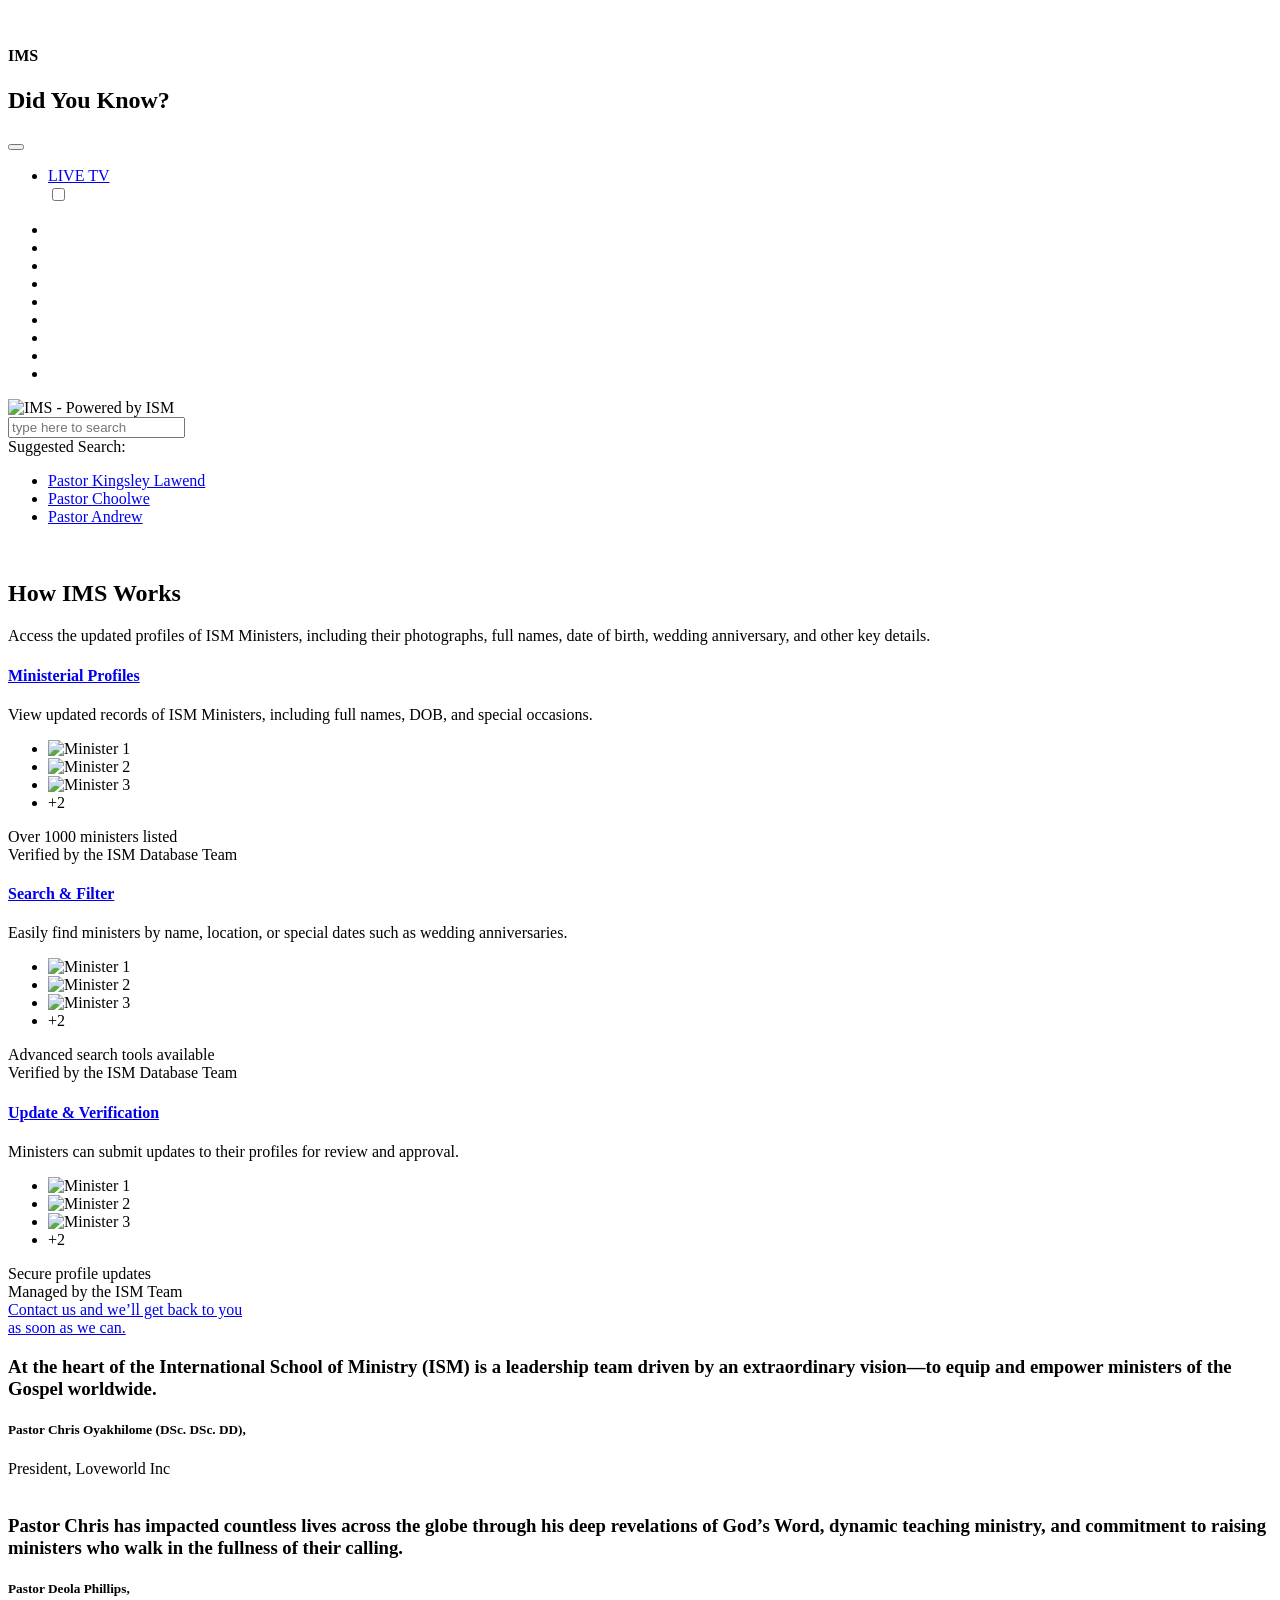
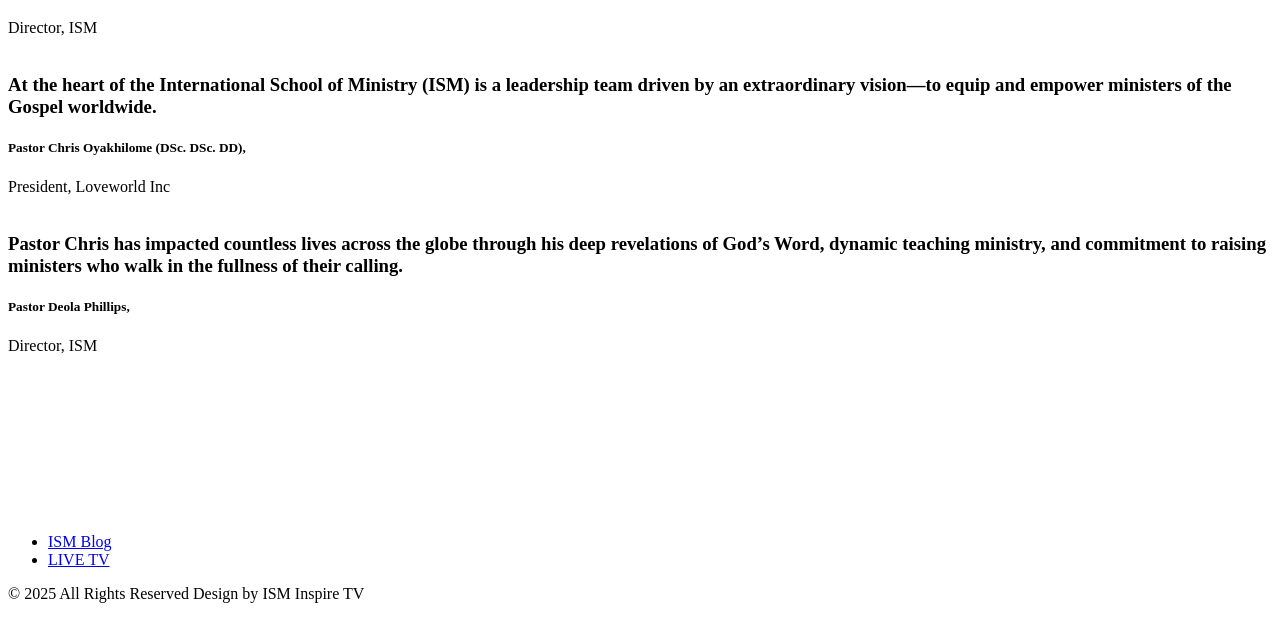
==== index.html @ ff9ac6b3 "Create index.html" ====
<!doctype html>
<html lang="en">

<head>
    <!-- Required meta tags -->
    <meta charset="utf-8">
    <meta name="viewport" content="width=device-width, initial-scale=1, shrink-to-fit=no">
    <link rel="shortcut icon" href="img/favicon.ico" type="image/x-icon">
    <!-- Bootstrap CSS -->
    <link rel="stylesheet" href="assets/bootstrap/css/bootstrap.min.css">
    <link rel="stylesheet" href="assets/slick/slick.css">
    <link rel="stylesheet" href="assets/slick/slick-theme.css">
    <!-- icon css-->
    <link rel="stylesheet" href="assets/elagent-icon/style.css">
    <link rel="stylesheet" href="assets/niceselectpicker/nice-select.css">
    <link rel="stylesheet" href="assets/animation/animate.css">
    <link rel="stylesheet" href="assets/mcustomscrollbar/jquery.mCustomScrollbar.min.css">
    <link rel="stylesheet" href="css/style-main.css">
    <link rel="stylesheet" href="css/responsive.css">
    <title>IMS</title>
</head>

<body data-scroll-animation="true">
    <div id="preloader">
        <div id="ctn-preloader" class="ctn-preloader">
            <div class="round_spinner">
                <div class="spinner"></div>
                <div class="text">
                    <img src="img/spinner_logo.png" alt="">
                    <h4><span>IMS</h4>
                </div>
            </div>
            <h2 class="head">Did You Know?</h2>
            <p></p>
        </div>
    </div>
    <div class="body_wrapper">
        <nav class="navbar navbar-expand-lg menu_one menu_purple sticky-nav">
            <div class="container">
              
                <button class="navbar-toggler collapsed" type="button" data-toggle="collapse"
                    data-target="#navbarSupportedContent" aria-controls="navbarSupportedContent" aria-expanded="false"
                    aria-label="Toggle navigation">
                    <span class="menu_toggle">
                        <span class="hamburger">
                            <span></span>
                            <span></span>
                            <span></span>
                        </span>
                        <span class="hamburger-cross">
                            <span></span>
                            <span></span>
                        </span>
                    </span>
                </button>

                <div class="collapse navbar-collapse" id="navbarSupportedContent">
                    <ul class="navbar-nav menu ml-auto">
                        <li class="nav-item dropdown submenu active">
                            <!--a href="index.html" class="nav-link dropdown-toggle">Home</a>
                            <i class="arrow_carrot-down_alt2 mobile_dropdown_icon" aria-hidden="false" data-toggle="dropdown"></i>
                            <ul class="dropdown-menu">
                                <li class="nav-item active"><a href="index.html" class="nav-link">Ministers Search</a></li>
                                <li class="nav-item"><a href="index-multi.html" class="nav-link">ISMPedia</a></li>
                                <li class="nav-item"><a href="index-classic.html" class="nav-link">FAQ</a></li>
                            </ul>
                        </li>
                        <li class="nav-item dropdown submenu mega_menu tab-demo">
                            <a href="#" class="nav-link dropdown-toggle" role="button" data-toggle="dropdown" aria-haspopup="true" aria-expanded="false">Docs</a>
                            <i class="arrow_carrot-down_alt2 mobile_dropdown_icon" aria-hidden="true" data-toggle="dropdown"></i>
                            <ul class="dropdown-menu sub">
                                <li>
                                    <div class="row">
                                        <div class="col-lg-5 tabHeader">
                                            <ul class="nav flex-column nav-pills" id="v-pills-tab" role="tablist" aria-orientation="vertical">
                                                <li class="nav-item active">
                                                    <a class="nav-link" id="v-pills-doc-tab" data-toggle="pill" href="#v-pills-doc" role="tab" aria-controls="v-pills-doc" aria-selected="true">Doc Archives</a>
                                                </li>
                                                <li class="nav-item">
                                                    <a class="nav-link" id="v-pills-code-tab" data-toggle="pill" href="#v-pills-code" role="tab" aria-controls="v-pills-code" aria-selected="false">Elements</a>
                                                </li>
                                                <li class="nav-item">
                                                    <a class="nav-link" id="v-pills-layout-tab" data-toggle="pill" href="#v-pills-layout" role="tab" aria-controls="v-pills-layout" aria-selected="false">Layouts</a>
                                                </li>
                                                <li class="nav-item">
                                                    <a class="nav-link" id="v-pills-tour-tab" data-toggle="pill" href="#v-pills-tour" role="tab" aria-controls="v-pills-tour" aria-selected="false">Reference</a>
                                                </li>
                                                <li class="nav-item">
                                                    <a class="nav-link" id="v-pills-content-tab" data-toggle="pill" href="#v-pills-content" role="tab" aria-controls="v-pills-content" aria-selected="false">Content</a>
                                                </li>
                                                <li class="nav-item">
                                                    <a class="nav-link" id="v-pills-pages-tab" data-toggle="pill" href="#v-pills-pages" role="tab" aria-controls="v-pills-pages" aria-selected="false">Other Pages</a>
                                                </li>
                                            </ul>
                                        </div>
                                        <div class="col-lg-7">
                                            <div class="tab-content tabContent" id="v-pills-tabContent">
                                                <div class="tab-pane fade active show" id="v-pills-doc" role="tabpanel" aria-labelledby="v-pills-doc-tab">
                                                    <div class="d-flex">
                                                        <ul class="list-unstyled tab_list">
                                                            <li> <a href="doc-main.html"> Doc Topics </a> </li>
                                                            <li> <a href="archive-doc-single.html"> Single Product </a> </li>
                                                            <li> <a href="archive-doc-multi.html"> Multi Products </a> </li>
                                                        </ul>
                                                    </div>
                                                    <div class="text">
                                                        <a href="doc-main.html">
                                                            <p>More Categories</p>
                                                        </a>
                                                        <a href="doc-main.html">
                                                            <p>All docs</p>
                                                        </a>
                                                    </div>
                                                </div>
                                                <div class="tab-pane fade" id="v-pills-code" role="tabpanel" aria-labelledby="v-pills-code-tab">
                                                    <div class="d-flex">
                                                        <ul class="list-unstyled tab_list">
                                                            <li><a href="doc-element-tab.html">Tabs</a></li>
                                                            <li><a href="doc-element-accordion.html">Accordion</a></li>
                                                            <li><a href="doc-element-notice.html">Notice</a></li>
                                                            <li><a href="doc-content-tables.html">Tables</a></li>
                                                        </ul>
                                                        <ul class="list-unstyled tab_list">
                                                            <li><a href="doc-element-hotspots.html">Image Hotspots</a></li>
                                                            <li><a href="doc-element-code.html">Source Code</a></li>
                                                            <li><a href="doc-element-lightbox.html">Image Lightbox</a></li>
                                                            <li><a href="doc-ref-cheatsheet.html">Cheatsheet</a></li>
                                                        </ul>
                                                    </div>
                                                    <div class="text">
                                                        <a href="#">
                                                            <p>More Categories</p>
                                                        </a>
                                                        <a href="doc-main.html">
                                                            <p>All docs</p>
                                                        </a>
                                                    </div>
                                                </div>
                                                <div class="tab-pane fade" id="v-pills-layout" role="tabpanel" aria-labelledby="v-pills-layout-tab">
                                                    <div class="d-flex">
                                                        <ul class="list-unstyled tab_list">
                                                            <li><a href="doc-element-hotspots.html">Left Sidebar</a></li>
                                                            <li><a href="doc-content-video.html">Full-width</a></li>
                                                            <li><a href="doc-layout-banner-gradient.html">Gradient Banner</a></li>
                                                            <li><a href="doc-layout-banner-empty.html">Without Banner</a></li>
                                                        </ul>
                                                    </div>
                                                    <div class="text">
                                                        <a href="#">
                                                            <p>More Categories</p>
                                                        </a>
                                                        <a href="#">
                                                            <p>All docs</p>
                                                        </a>
                                                    </div>
                                                </div>
                                                <div class="tab-pane fade" id="v-pills-tour" role="tabpanel" aria-labelledby="v-pills-tour-tab">
                                                    <div class="d-flex">
                                                        <ul class="list-unstyled tab_list w_100">
                                                            <li><a href="doc-ref-cheatsheet.html">Cheatsheet</a></li>
                                                            <li><a href="doc-ref-footnote.html">Footnotes</a></li>
                                                            <li><a href="doc-tour.html">Interface Tour</a></li>
                                                            <li><a href="doc-ref-can-use.html">Can I Use</a></li>
                                                            <li><a href="doc-content-tooltip.html">Tooltips & Direction</a></li>
                                                            <li><a href="doc-ref-shortcuts.html">Keyboard Shortcuts</a></li>
                                                        </ul>
                                                    </div>
                                                    <div class="text">
                                                        <a href="#">
                                                            <p>More Categories</p>
                                                        </a>
                                                        <a href="#">
                                                            <p>All docs</p>
                                                        </a>
                                                    </div>
                                                </div>
                                                <div class="tab-pane fade" id="v-pills-content" role="tabpanel" aria-labelledby="v-pills-content-tab">
                                                    <div class="d-flex">
                                                        <ul class="list-unstyled tab_list">
                                                            <li><a href="doc-content-image.html">Image</a></li>
                                                            <li><a class="active" href="doc-content-tables.html">Tables</a></li>
                                                            <li><a href="doc-content-video.html">Video</a></li>
                                                            <li><a href="typography.html">Typography</a></li>
                                                            <li><a href="doc-content-tooltip.html">Tooltips & Direction</a></li>
                                                        </ul>
                                                    </div>
                                                    <div class="text">
                                                        <a href="#">
                                                            <p>More Categories</p>
                                                        </a>
                                                        <a href="#">
                                                            <p>All docs</p>
                                                        </a>
                                                    </div>
                                                </div>
                                                <div class="tab-pane fade" id="v-pills-pages" role="tabpanel" aria-labelledby="v-pills-pages-tab">
                                                    <div class="d-flex">
                                                        <ul class="list-unstyled tab_list">
                                                            <li> <a href="onepage.html">Onepage</a> </li>
                                                            <li> <a href="doc-main.html">Doc Topics</a></li>
                                                            <li> <a href="doc-tour.html">Cheatsheet</a> </li>
                                                            <li> <a href="doc-changelog.html">Changelog</a> </li>
                                                        </ul>
                                                    </div>
                                                    <div class="text">
                                                        <a href="#">
                                                            <p>More Categories</p>
                                                        </a>
                                                        <a href="doc-main.html">
                                                            <p>All docs</p>
                                                        </a>
                                                    </div>
                                                </div>
                                            </div>
                                        </div>
                                    </div>
                                </li>
                            </ul>
                        </li>
                        <li class="nav-item dropdown submenu">
                            <a class="nav-link dropdown-toggle" href="#" role="button" data-toggle="dropdown"
                                aria-haspopup="true" aria-expanded="false">
                                Pages
                            </a>
                            <i class="arrow_carrot-down_alt2 mobile_dropdown_icon" aria-hidden="false"
                                data-toggle="dropdown"></i>
                            <ul class="dropdown-menu">
                                <li class="nav-item"><a href="onepage.html" class="nav-link">Onepage Doc</a></li>
                                <li class="nav-item"><a href="contact.html" class="nav-link">Contact</a></li>
                                <li class="nav-item"><a href="typography.html" class="nav-link">Typography</a></li>
                                <li class="nav-item"><a href="404-error.html" class="nav-link">404 Error</a></li>
                            </ul>
                        </li>
                        <li class="nav-item dropdown submenu">
                            <a class="nav-link dropdown-toggle" href="forums.html" role="button" data-toggle="dropdown" aria-haspopup="true" aria-expanded="false">
                                Forum
                            </a>
                            <i class="arrow_carrot-down_alt2 mobile_dropdown_icon" aria-hidden="false"
                               data-toggle="dropdown"></i>
                            <ul class="dropdown-menu">
                                <li class="nav-item"><a href="forums.html" class="nav-link">Forums Root</a></li>
                                <li class="nav-item"><a href="forum-topics.html" class="nav-link">Forum Topics</a></li>
                                <li class="nav-item"><a href="forum-single.html" class="nav-link">Topic Details</a></li>
                                <li class="nav-item"><a href="forum-profile.html" class="nav-link">User Profile</a></li>
                            </ul>
                        </li>
                        <li class="nav-item dropdown submenu">
                            <a class="nav-link dropdown-toggle" href="#" role="button" data-toggle="dropdown"
                                aria-haspopup="true" aria-expanded="false">
                                Blog
                            </a>
                            <i class="arrow_carrot-down_alt2 mobile_dropdown_icon" aria-hidden="false"
                                data-toggle="dropdown"></i>
                            <ul class="dropdown-menu">
                                <li class="nav-item"><a href="blog-grid.html" class="nav-link">Blog Grid</a></li>
                                <li class="nav-item"><a href="blog-grid-two.html" class="nav-link">Blog Grid Two</a>
                                </li>
                                <li class="nav-item"><a href="blog-list.html" class="nav-link">Blog List</a></li>
                                <li class="nav-item"><a href="blog-single.html" class="nav-link">Blog Details</a></li>
                            </ul>
                        </li>
                    </ul-->
                    <div class="right-nav">
                        <a class="nav_btn" href="https://isminspire.tv" target="_blank">LIVE TV</a>
                        <div class="px-2 js-darkmode-btn" title="Toggle dark mode">
                            <label for="something" class="tab-btn tab-btns">
                                <ion-icon name="moon"></ion-icon>
                            </label>
                            <label for="something" class="tab-btn">
                                <ion-icon name="sunny"></ion-icon>
                            </label>
                            <label class=" ball" for="something"></label>
                            <input type="checkbox" name="something" id="something" class="dark_mode_switcher">
                        </div>
                    </div>
                </div>
            </div>
        </nav>

        <section class="doc_banner_area banner_creative1">
            <ul class="list-unstyled banner_shap_img">
                <li><img src="img/new/banner_shap1.png" alt=""></li>
                <li><img src="img/new/banner_shap4.png" alt=""></li>
                <li><img src="img/new/banner_shap3.png" alt=""></li>
                <li><img src="img/new/banner_shap2.png" alt=""></li>
                <li><img data-parallax='{"x": -180, "y": 80, "rotateY":2000}' src="img/new/plus1.png" alt=""></li>
                <li><img data-parallax='{"x": -50, "y": -160, "rotateZ":200}' src="img/new/plus2.png" alt=""></li>
                <li></li>
                <li></li>
                <li></li>
            </ul>
            <div class="container">
                <div class="doc_banner_content">
                    <img src="img/logo2.png" alt="IMS - Powered by ISM" class="banner-image wow fadeInUp">
                </div>
                
                <form action="search_results.html" method="GET" class="header_search_form">
                        <div class="header_search_form_info">
                            <div class="form-group">
                                <div class="input-wrapper">
                                    <i class="icon_search"></i>
                                    <input type='search' id="searchbox" autocomplete="off" name="search"
                                        placeholder="type here to search" />
                                                </ul>
                                            </li>
                                        </ul>
                                    </div>  
                                </div>
                            </div>

                        </div>
                        <div class="header_search_keyword">
                            <span class="header-search-form__keywords-label">Suggested Search:</span>
                            <ul class="list-unstyled">
                                <li class="wow fadeInUp" data-wow-delay="0.2s"><a href="#">Pastor Kingsley Lawend</a></li>
                                <li class="wow fadeInUp" data-wow-delay="0.3s"><a href="#">Pastor Choolwe</a></li>
                                <li class="wow fadeInUp" data-wow-delay="0.4s"><a href="#">Pastor Andrew</a></li>
                            </ul>
                        </div>
                    </form>
                </div>
            </div>
        </section>
        <section class="doc_community_area">
            <img class="shap_one" src="img/new/community_bg_shap_one.png" alt="">
            <img class="shap_two" src="img/new/community_bg_shap_two.png" alt="">
            <div class="container">
                <div class="doc_title text-center">
                    <h2 class="wow fadeInUp" data-wow-delay="0.2s">How IMS Works</h2>
                    <p class="wow fadeInUp" data-wow-delay="0.4s">Access the updated profiles of ISM Ministers, including their photographs, full names, date of birth, wedding anniversary, and other key details.</p>
                </div>
                
                <div class="doc_community_info">
                    <div class="doc_community_item wow fadeInUp" data-wow-delay="0.2s">
                        <div class="doc_community_icon">
                            <i class="icon_folder-alt"></i>
                        </div>
                        <div class="doc_entry_content">
                            <a href="#">
                                <h4>Ministerial Profiles</h4>
                            </a>
                            <p>View updated records of ISM Ministers, including full names, DOB, and special occasions.</p>
                            <div class="doc_entry_info">
                                <ul class="list-unstyled author_avatar">
                                    <li><img src="img/new/img_02.png" alt="Minister 1"></li>
                                    <li><img src="img/new/img_03.png" alt="Minister 2"></li>
                                    <li><img src="img/new/img_04.png" alt="Minister 3"></li>
                                    <li>+2</li>
                                </ul>
                                <div class="text">
                                    Over 1000 ministers listed<br> Verified by the ISM Database Team
                                </div>
                            </div>
                        </div>
                    </div>
                
                    <div class="doc_community_item wow fadeInUp" data-wow-delay="0.3s">
                        <div class="doc_community_icon">
                            <i class="icon_comment_alt"></i>
                        </div>
                        <div class="doc_entry_content">
                            <a href="#">
                                <h4>Search & Filter</h4>
                            </a>
                            <p>Easily find ministers by name, location, or special dates such as wedding anniversaries.</p>
                            <div class="doc_entry_info">
                                <ul class="list-unstyled author_avatar">
                                    <li><img src="img/new/img_02.png" alt="Minister 1"></li>
                                    <li><img src="img/new/img_03.png" alt="Minister 2"></li>
                                    <li><img src="img/new/img_04.png" alt="Minister 3"></li>
                                    <li>+2</li>
                                </ul>
                                <div class="text">
                                    Advanced search tools available<br> Verified by the ISM Database Team
                                </div>
                            </div>
                        </div>
                    </div>
                
                    <div class="doc_community_item wow fadeInUp" data-wow-delay="0.4s">
                        <div class="doc_community_icon">
                            <i class="icon_lightbulb_alt"></i>
                        </div>
                        <div class="doc_entry_content">
                            <a href="#">
                                <h4>Update & Verification</h4>
                            </a>
                            <p>Ministers can submit updates to their profiles for review and approval.</p>
                            <div class="doc_entry_info">
                                <ul class="list-unstyled author_avatar">
                                    <li><img src="img/new/img_02.png" alt="Minister 1"></li>
                                    <li><img src="img/new/img_03.png" alt="Minister 2"></li>
                                    <li><img src="img/new/img_04.png" alt="Minister 3"></li>
                                    <li>+2</li>
                                </ul>
                                <div class="text">
                                    Secure profile updates<br> Managed by the ISM Team
                                </div>
                            </div>
                        </div>
                    </div>
                </div>
                
                    <div class="text-center wow fadeInUp" data-wow-delay="0.4s">
                        <a href="#" class="question_text">Contact us and we’ll get back to you<br>
                            as soon as we can.
                        </a>
                    </div>
                </div>
            </div>
        </section>
        <section class="doc_testimonial_area">
            <div class="container">
                <div class="row">
                    <div class="col-lg-6">
                        <div class="doc_testimonial_slider">
                            <div class="item">
                                <h3>At the heart of the International School of Ministry (ISM) is a leadership team driven by an 
                                    extraordinary vision—to equip and empower ministers of the Gospel worldwide.</h3>
                                <div class="name"> 
                                    <h5>Pastor Chris Oyakhilome (DSc. DSc. DD),</h5>
                                    <span>President, Loveworld Inc</span>
                                </div>
                                <a href="#" class="sign"><img src="img/new/sign.png" alt=""></a>
                            </div>
                            <div class="item">
                                <h3>Pastor Chris has impacted countless lives across the globe through 
                                    his deep revelations of God’s Word, dynamic teaching ministry, and commitment 
                                    to raising ministers who walk in the fullness of their calling.</h3>
                                <div class="name">
                                    <h5>Pastor Deola Phillips,</h5>
                                    <span>Director, ISM</span>
                                </div>
                                <a href="#" class="sign"><img src="img/new/sign.png" alt=""></a>
                            </div>
                            <div class="item">
                                <h3>At the heart of the International School of Ministry (ISM) is a leadership team driven by an 
                                    extraordinary vision—to equip and empower ministers of the Gospel worldwide.</h3>
                                <div class="name">
                                    <h5>Pastor Chris Oyakhilome (DSc. DSc. DD),</h5>
                                    <span>President, Loveworld Inc</span>
                                </div>
                                <a href="#" class="sign"><img src="img/new/sign.png" alt=""></a>
                            </div>
                            <div class="item">
                                <h3>Pastor Chris has impacted countless lives across the globe through 
                                    his deep revelations of God’s Word, dynamic teaching ministry, and commitment 
                                    to raising ministers who walk in the fullness of their calling.</h3>
                                <div class="name">
                                    <h5>Pastor Deola Phillips,</h5>
                                    <span>Director, ISM</span>
                                    </div>
                                <a href="#" class="sign"><img src="img/new/sign.png" alt=""></a>
                            </div>
                        </div>
                    </div>
                    <div class="col-lg-6">
                        <div class="doc_img_slider">
                            <div class="item">
                                <img class="dot" src="img/new/dot.png" alt="">
                                <div class="round one"></div>
                                <div class="round two"></div>
                                <img src="img/pco.png" alt="">
                            </div>
                            <div class="item">
                                <img class="dot" src="img/new/dot.png" alt="">
                                <div class="round one"></div>
                                <div class="round two"></div>
                                <img src="img/pdd.png" alt="">
                            </div>
                            <div class="item">
                                <img class="dot" src="img/new/dot.png" alt="">
                                <div class="round one"></div>
                                <div class="round two"></div>
                                <img src="img/pco.png" alt="">
                            </div>
                            <div class="item">
                                <img class="dot" src="img/new/dot.png" alt="">
                                <div class="round one"></div>
                                <div class="round two"></div>
                                <img src="img/pdd.png" alt="">
                            </div>
                        </div>
                    </div>
                </div>
            </div>
        </section>

        <footer class="doc_footer_area">                        
            <div class="doc_footer_bottom">
                <div class="container d-flex justify-content-between">
                    <ul class="doc_footer_menu list-unstyled wow fadeInUp" data-wow-delay="0.2s">
                        <li><a href="#">ISM Blog</a></li>
                        <li><a href="https://isminspire.tv" target="_blank">LIVE TV</a></li>

                    </ul>
                    <p class="wow fadeInUp" data-wow-delay="0.3s">© 2025 All Rights Reserved Design by
                        <span>ISM Inspire TV</span>
                    </p>
                </div>
            </div>
        </footer>
    </div>

    <!-- Back to top button -->
    <a id="back-to-top" title="Back to Top"></a>

    <!-- Optional JavaScript -->
    <!-- jQuery first, then Popper.js, then Bootstrap JS -->
    <script src="js/jquery-3.5.1.min.js"></script>
    <script src="assets/bootstrap/js/popper.min.js"></script>
    <script src="assets/bootstrap/js/bootstrap.min.js"></script>
    <script src="js/pre-loader.js"></script>
    <script src="assets/slick/slick.min.js"></script>
    <script src="js/jquery.parallax-scroll.js"></script>
    <script src="assets/niceselectpicker/jquery.nice-select.min.js"></script>
    <script src="assets/wow/wow.min.js"></script>
    <script src="assets/mcustomscrollbar/jquery.mCustomScrollbar.concat.min.js"></script>
    <script src="assets/magnify-pop/jquery.magnific-popup.min.js"></script>
    <script src="js/plugins.js"></script>
    <script src="https://unpkg.com/ionicons@5.4.0/dist/ionicons.js"></script>
    <script src="js/main.js"></script>
</body>
</html>
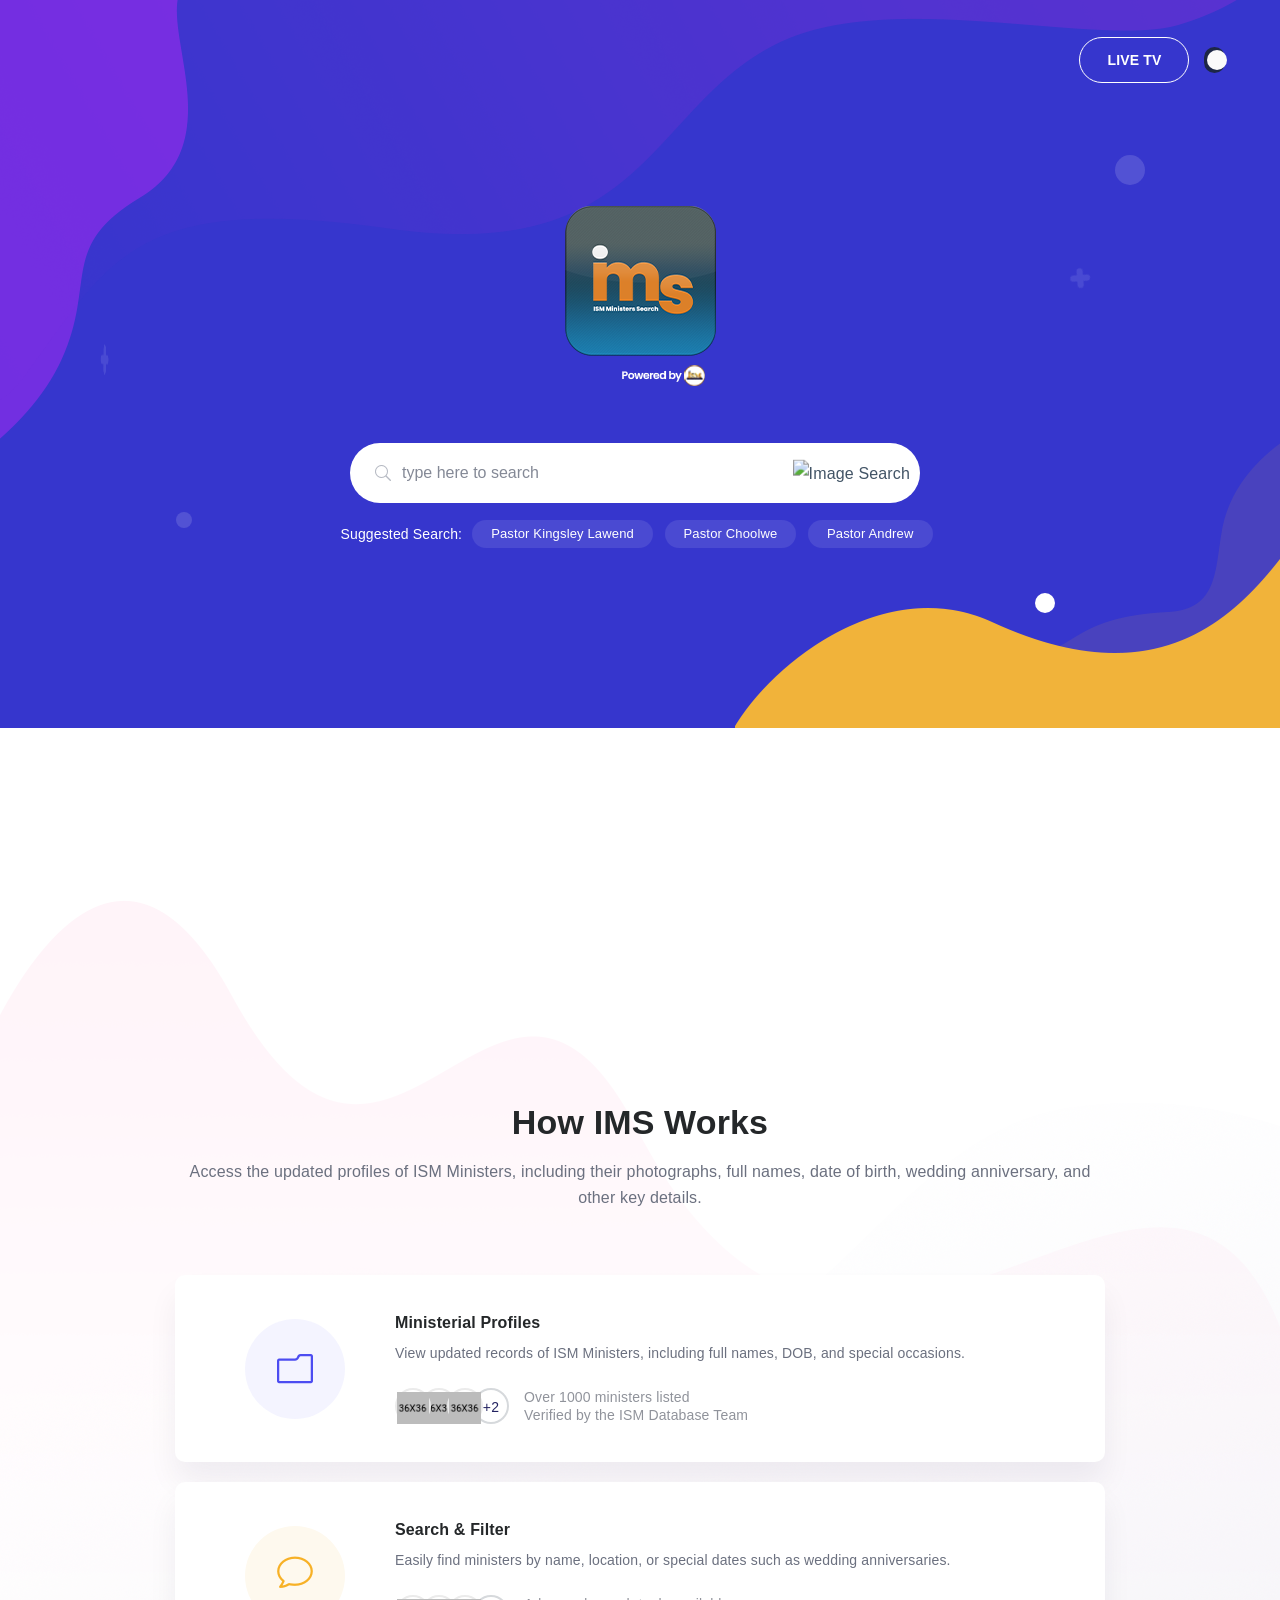
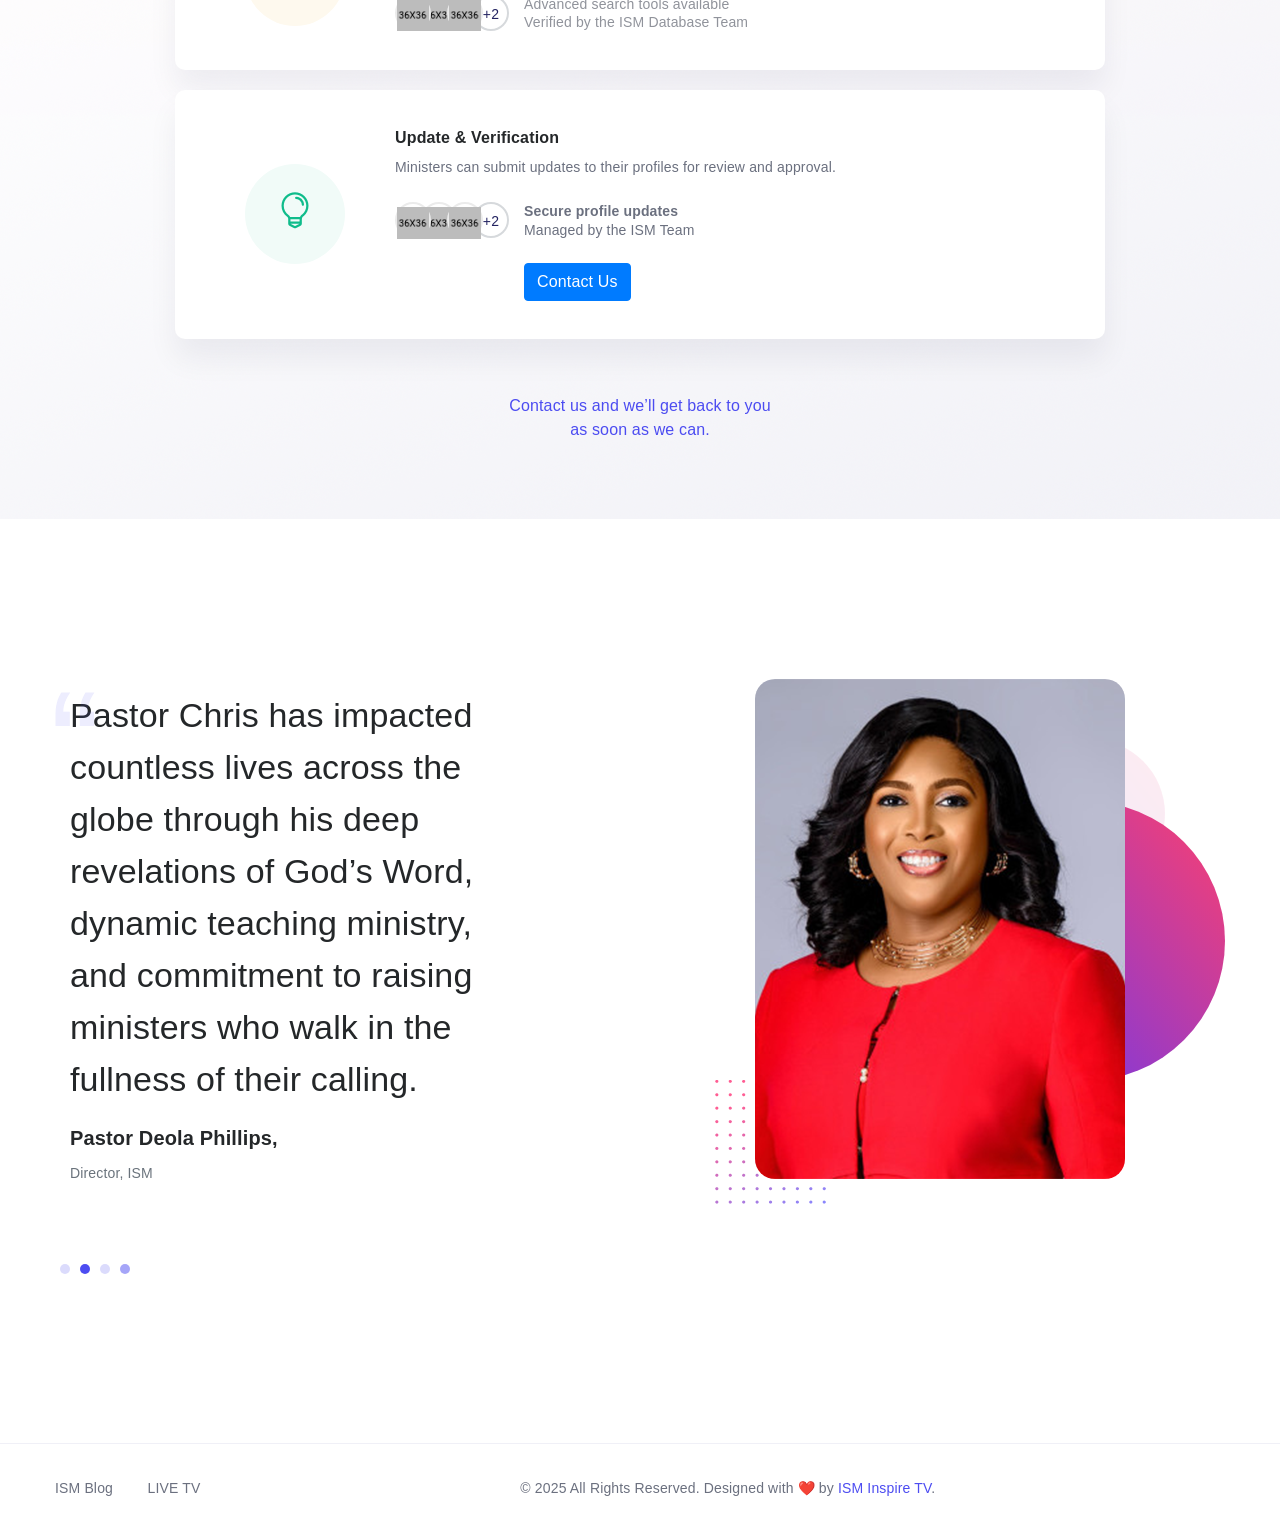
==== commit 1ffc7cf5: "updated search box" ====
--- a/index.html
+++ b/index.html
@@ -294,13 +294,43 @@
                     <img src="img/logo2.png" alt="IMS - Powered by ISM" class="banner-image wow fadeInUp">
                 </div>
                 
-                <form action="search_results.html" method="GET" class="header_search_form">
-                        <div class="header_search_form_info">
+                <form action="search_results.html" method="GET" class="header_search_form" enctype="multipart/form-data">
+                    <div class="header_search_form_info">
                             <div class="form-group">
-                                <div class="input-wrapper">
+                                <div class="input-wrapper" style="position: relative;">
                                     <i class="icon_search"></i>
                                     <input type='search' id="searchbox" autocomplete="off" name="search"
                                         placeholder="type here to search" />
+                                    <input type="file" id="imageSearch" name="imageSearch" accept="image/*" style="display: none;" onchange="handleImageSearch(event)" />
+                                    <label for="imageSearch" class="image-search-icon" style="position: absolute; right: 10px; top: 50%; transform: translateY(-50%); cursor: pointer;">
+                                        <img src="https://upload.wikimedia.org/wikipedia/commons/d/d6/Google_Lens_Icon.svg" alt="Image Search" style="width: 24px; height: 24px;">
+                                    </label>
+                                    <script>
+                                        function handleImageSearch(event) {
+                                            const file = event.target.files[0];
+                                            if (file) {
+                                                const formData = new FormData();
+                                                formData.append('image', file);
+
+                                                fetch('image_search_api_endpoint', {
+                                                    method: 'POST',
+                                                    body: formData
+                                                })
+                                                .then(response => response.json())
+                                                .then(data => {
+                                                    if (data.results && data.results.length > 0) {
+                                                        window.open(data.results[0].url, '_blank');
+                                                    } else {
+                                                        alert('No matches found.');
+                                                    }
+                                                })
+                                                .catch(error => {
+                                                    console.error('Error:', error);
+                                                    alert('An error occurred while searching for the image.');
+                                                });
+                                            }
+                                        }
+                                    </script>
                                                 </ul>
                                             </li>
                                         </ul>
@@ -394,7 +424,11 @@
                                     <li>+2</li>
                                 </ul>
                                 <div class="text">
-                                    Secure profile updates<br> Managed by the ISM Team
+                                    <p>
+                                        <strong>Secure profile updates</strong><br>
+                                        Managed by the <span class="highlight">ISM Team</span>
+                                    </p>
+                                    <a href="contact.html" class="btn btn-primary mt-2">Contact Us</a>
                                 </div>
                             </div>
                         </div>
@@ -494,8 +528,9 @@
                         <li><a href="https://isminspire.tv" target="_blank">LIVE TV</a></li>
 
                     </ul>
-                    <p class="wow fadeInUp" data-wow-delay="0.3s">© 2025 All Rights Reserved Design by
-                        <span>ISM Inspire TV</span>
+                    <p class="wow fadeInUp" data-wow-delay="0.3s">© 2025 All Rights Reserved. Designed with ❤️ by 
+                        <a href="https://isminspire.tv" target="_blank" rel="noopener noreferrer">ISM Inspire TV</a>.
+                    </p>
                     </p>
                 </div>
             </div>
--- a/assets/elagent-icon/style.css
+++ b/assets/elagent-icon/style.css
@@ -0,0 +1,1159 @@
+@font-face {
+	font-family: 'ElegantIcons';
+	src:url('fonts/ElegantIcons.eot');
+	src:url('fonts/ElegantIcons.eot?#iefix') format('embedded-opentype'),
+		url('fonts/ElegantIcons.woff') format('woff'),
+		url('fonts/ElegantIcons.ttf') format('truetype'),
+		url('fonts/ElegantIcons.svg#ElegantIcons') format('svg');
+	font-weight: normal;
+	font-style: normal;
+}
+
+/* Use the following CSS code if you want to use data attributes for inserting your icons */
+[data-icon]:before {
+	font-family: 'ElegantIcons';
+	content: attr(data-icon);
+	speak: none;
+	font-weight: normal;
+	font-variant: normal;
+	text-transform: none;
+	line-height: 1;
+	-webkit-font-smoothing: antialiased;
+	-moz-osx-font-smoothing: grayscale;
+}
+
+/* Use the following CSS code if you want to have a class per icon */
+/*
+Instead of a list of all class selectors,
+you can use the generic selector below, but it's slower:
+[class*="your-class-prefix"] {
+*/
+.arrow_up, .arrow_down, .arrow_left, .arrow_right, .arrow_left-up, .arrow_right-up, .arrow_right-down, .arrow_left-down, .arrow-up-down, .arrow_up-down_alt, .arrow_left-right_alt, .arrow_left-right, .arrow_expand_alt2, .arrow_expand_alt, .arrow_condense, .arrow_expand, .arrow_move, .arrow_carrot-up, .arrow_carrot-down, .arrow_carrot-left, .arrow_carrot-right, .arrow_carrot-2up, .arrow_carrot-2down, .arrow_carrot-2left, .arrow_carrot-2right, .arrow_carrot-up_alt2, .arrow_carrot-down_alt2, .arrow_carrot-left_alt2, .arrow_carrot-right_alt2, .arrow_carrot-2up_alt2, .arrow_carrot-2down_alt2, .arrow_carrot-2left_alt2, .arrow_carrot-2right_alt2, .arrow_triangle-up, .arrow_triangle-down, .arrow_triangle-left, .arrow_triangle-right, .arrow_triangle-up_alt2, .arrow_triangle-down_alt2, .arrow_triangle-left_alt2, .arrow_triangle-right_alt2, .arrow_back, .icon_minus-06, .icon_plus, .icon_close, .icon_check, .icon_minus_alt2, .icon_plus_alt2, .icon_close_alt2, .icon_check_alt2, .icon_zoom-out_alt, .icon_zoom-in_alt, .icon_search, .icon_box-empty, .icon_box-selected, .icon_minus-box, .icon_plus-box, .icon_box-checked, .icon_circle-empty, .icon_circle-slelected, .icon_stop_alt2, .icon_stop, .icon_pause_alt2, .icon_pause, .icon_menu, .icon_menu-square_alt2, .icon_menu-circle_alt2, .icon_ul, .icon_ol, .icon_adjust-horiz, .icon_adjust-vert, .icon_document_alt, .icon_documents_alt, .icon_pencil, .icon_pencil-edit_alt, .icon_pencil-edit, .icon_folder-alt, .icon_folder-open_alt, .icon_folder-add_alt, .icon_info_alt, .icon_error-oct_alt, .icon_error-circle_alt, .icon_error-triangle_alt, .icon_question_alt2, .icon_question, .icon_comment_alt, .icon_chat_alt, .icon_vol-mute_alt, .icon_volume-low_alt, .icon_volume-high_alt, .icon_quotations, .icon_quotations_alt2, .icon_clock_alt, .icon_lock_alt, .icon_lock-open_alt, .icon_key_alt, .icon_cloud_alt, .icon_cloud-upload_alt, .icon_cloud-download_alt, .icon_image, .icon_images, .icon_lightbulb_alt, .icon_gift_alt, .icon_house_alt, .icon_genius, .icon_mobile, .icon_tablet, .icon_laptop, .icon_desktop, .icon_camera_alt, .icon_mail_alt, .icon_cone_alt, .icon_ribbon_alt, .icon_bag_alt, .icon_creditcard, .icon_cart_alt, .icon_paperclip, .icon_tag_alt, .icon_tags_alt, .icon_trash_alt, .icon_cursor_alt, .icon_mic_alt, .icon_compass_alt, .icon_pin_alt, .icon_pushpin_alt, .icon_map_alt, .icon_drawer_alt, .icon_toolbox_alt, .icon_book_alt, .icon_calendar, .icon_film, .icon_table, .icon_contacts_alt, .icon_headphones, .icon_lifesaver, .icon_piechart, .icon_refresh, .icon_link_alt, .icon_link, .icon_loading, .icon_blocked, .icon_archive_alt, .icon_heart_alt, .icon_star_alt, .icon_star-half_alt, .icon_star, .icon_star-half, .icon_tools, .icon_tool, .icon_cog, .icon_cogs, .arrow_up_alt, .arrow_down_alt, .arrow_left_alt, .arrow_right_alt, .arrow_left-up_alt, .arrow_right-up_alt, .arrow_right-down_alt, .arrow_left-down_alt, .arrow_condense_alt, .arrow_expand_alt3, .arrow_carrot_up_alt, .arrow_carrot-down_alt, .arrow_carrot-left_alt, .arrow_carrot-right_alt, .arrow_carrot-2up_alt, .arrow_carrot-2dwnn_alt, .arrow_carrot-2left_alt, .arrow_carrot-2right_alt, .arrow_triangle-up_alt, .arrow_triangle-down_alt, .arrow_triangle-left_alt, .arrow_triangle-right_alt, .icon_minus_alt, .icon_plus_alt, .icon_close_alt, .icon_check_alt, .icon_zoom-out, .icon_zoom-in, .icon_stop_alt, .icon_menu-square_alt, .icon_menu-circle_alt, .icon_document, .icon_documents, .icon_pencil_alt, .icon_folder, .icon_folder-open, .icon_folder-add, .icon_folder_upload, .icon_folder_download, .icon_info, .icon_error-circle, .icon_error-oct, .icon_error-triangle, .icon_question_alt, .icon_comment, .icon_chat, .icon_vol-mute, .icon_volume-low, .icon_volume-high, .icon_quotations_alt, .icon_clock, .icon_lock, .icon_lock-open, .icon_key, .icon_cloud, .icon_cloud-upload, .icon_cloud-download, .icon_lightbulb, .icon_gift, .icon_house, .icon_camera, .icon_mail, .icon_cone, .icon_ribbon, .icon_bag, .icon_cart, .icon_tag, .icon_tags, .icon_trash, .icon_cursor, .icon_mic, .icon_compass, .icon_pin, .icon_pushpin, .icon_map, .icon_drawer, .icon_toolbox, .icon_book, .icon_contacts, .icon_archive, .icon_heart, .icon_profile, .icon_group, .icon_grid-2x2, .icon_grid-3x3, .icon_music, .icon_pause_alt, .icon_phone, .icon_upload, .icon_download, .social_facebook, .social_twitter, .social_pinterest, .social_googleplus, .social_tumblr, .social_tumbleupon, .social_wordpress, .social_instagram, .social_dribbble, .social_vimeo, .social_linkedin, .social_rss, .social_deviantart, .social_share, .social_myspace, .social_skype, .social_youtube, .social_picassa, .social_googledrive, .social_flickr, .social_blogger, .social_spotify, .social_delicious, .social_facebook_circle, .social_twitter_circle, .social_pinterest_circle, .social_googleplus_circle, .social_tumblr_circle, .social_stumbleupon_circle, .social_wordpress_circle, .social_instagram_circle, .social_dribbble_circle, .social_vimeo_circle, .social_linkedin_circle, .social_rss_circle, .social_deviantart_circle, .social_share_circle, .social_myspace_circle, .social_skype_circle, .social_youtube_circle, .social_picassa_circle, .social_googledrive_alt2, .social_flickr_circle, .social_blogger_circle, .social_spotify_circle, .social_delicious_circle, .social_facebook_square, .social_twitter_square, .social_pinterest_square, .social_googleplus_square, .social_tumblr_square, .social_stumbleupon_square, .social_wordpress_square, .social_instagram_square, .social_dribbble_square, .social_vimeo_square, .social_linkedin_square, .social_rss_square, .social_deviantart_square, .social_share_square, .social_myspace_square, .social_skype_square, .social_youtube_square, .social_picassa_square, .social_googledrive_square, .social_flickr_square, .social_blogger_square, .social_spotify_square, .social_delicious_square, .icon_printer, .icon_calulator, .icon_building, .icon_floppy, .icon_drive, .icon_search-2, .icon_id, .icon_id-2, .icon_puzzle, .icon_like, .icon_dislike, .icon_mug, .icon_currency, .icon_wallet, .icon_pens, .icon_easel, .icon_flowchart, .icon_datareport, .icon_briefcase, .icon_shield, .icon_percent, .icon_globe, .icon_globe-2, .icon_target, .icon_hourglass, .icon_balance, .icon_rook, .icon_printer-alt, .icon_calculator_alt, .icon_building_alt, .icon_floppy_alt, .icon_drive_alt, .icon_search_alt, .icon_id_alt, .icon_id-2_alt, .icon_puzzle_alt, .icon_like_alt, .icon_dislike_alt, .icon_mug_alt, .icon_currency_alt, .icon_wallet_alt, .icon_pens_alt, .icon_easel_alt, .icon_flowchart_alt, .icon_datareport_alt, .icon_briefcase_alt, .icon_shield_alt, .icon_percent_alt, .icon_globe_alt, .icon_clipboard {
+	font-family: 'ElegantIcons';
+	speak: none;
+	font-style: normal;
+	font-weight: normal;
+	font-variant: normal;
+	text-transform: none;
+	line-height: 1;
+	-webkit-font-smoothing: antialiased;
+}
+.arrow_up:before {
+	content: "\21";
+}
+.arrow_down:before {
+	content: "\22";
+}
+.arrow_left:before {
+	content: "\23";
+}
+.arrow_right:before {
+	content: "\24";
+}
+.arrow_left-up:before {
+	content: "\25";
+}
+.arrow_right-up:before {
+	content: "\26";
+}
+.arrow_right-down:before {
+	content: "\27";
+}
+.arrow_left-down:before {
+	content: "\28";
+}
+.arrow-up-down:before {
+	content: "\29";
+}
+.arrow_up-down_alt:before {
+	content: "\2a";
+}
+.arrow_left-right_alt:before {
+	content: "\2b";
+}
+.arrow_left-right:before {
+	content: "\2c";
+}
+.arrow_expand_alt2:before {
+	content: "\2d";
+}
+.arrow_expand_alt:before {
+	content: "\2e";
+}
+.arrow_condense:before {
+	content: "\2f";
+}
+.arrow_expand:before {
+	content: "\30";
+}
+.arrow_move:before {
+	content: "\31";
+}
+.arrow_carrot-up:before {
+	content: "\32";
+}
+.arrow_carrot-down:before {
+	content: "\33";
+}
+.arrow_carrot-left:before {
+	content: "\34";
+}
+.arrow_carrot-right:before {
+	content: "\35";
+}
+.arrow_carrot-2up:before {
+	content: "\36";
+}
+.arrow_carrot-2down:before {
+	content: "\37";
+}
+.arrow_carrot-2left:before {
+	content: "\38";
+}
+.arrow_carrot-2right:before {
+	content: "\39";
+}
+.arrow_carrot-up_alt2:before {
+	content: "\3a";
+}
+.arrow_carrot-down_alt2:before {
+	content: "\3b";
+}
+.arrow_carrot-left_alt2:before {
+	content: "\3c";
+}
+.arrow_carrot-right_alt2:before {
+	content: "\3d";
+}
+.arrow_carrot-2up_alt2:before {
+	content: "\3e";
+}
+.arrow_carrot-2down_alt2:before {
+	content: "\3f";
+}
+.arrow_carrot-2left_alt2:before {
+	content: "\40";
+}
+.arrow_carrot-2right_alt2:before {
+	content: "\41";
+}
+.arrow_triangle-up:before {
+	content: "\42";
+}
+.arrow_triangle-down:before {
+	content: "\43";
+}
+.arrow_triangle-left:before {
+	content: "\44";
+}
+.arrow_triangle-right:before {
+	content: "\45";
+}
+.arrow_triangle-up_alt2:before {
+	content: "\46";
+}
+.arrow_triangle-down_alt2:before {
+	content: "\47";
+}
+.arrow_triangle-left_alt2:before {
+	content: "\48";
+}
+.arrow_triangle-right_alt2:before {
+	content: "\49";
+}
+.arrow_back:before {
+	content: "\4a";
+}
+.icon_minus-06:before {
+	content: "\4b";
+}
+.icon_plus:before {
+	content: "\4c";
+}
+.icon_close:before {
+	content: "\4d";
+}
+.icon_check:before {
+	content: "\4e";
+}
+.icon_minus_alt2:before {
+	content: "\4f";
+}
+.icon_plus_alt2:before {
+	content: "\50";
+}
+.icon_close_alt2:before {
+	content: "\51";
+}
+.icon_check_alt2:before {
+	content: "\52";
+}
+.icon_zoom-out_alt:before {
+	content: "\53";
+}
+.icon_zoom-in_alt:before {
+	content: "\54";
+}
+.icon_search:before {
+	content: "\55";
+}
+.icon_box-empty:before {
+	content: "\56";
+}
+.icon_box-selected:before {
+	content: "\57";
+}
+.icon_minus-box:before {
+	content: "\58";
+}
+.icon_plus-box:before {
+	content: "\59";
+}
+.icon_box-checked:before {
+	content: "\5a";
+}
+.icon_circle-empty:before {
+	content: "\5b";
+}
+.icon_circle-slelected:before {
+	content: "\5c";
+}
+.icon_stop_alt2:before {
+	content: "\5d";
+}
+.icon_stop:before {
+	content: "\5e";
+}
+.icon_pause_alt2:before {
+	content: "\5f";
+}
+.icon_pause:before {
+	content: "\60";
+}
+.icon_menu:before {
+	content: "\61";
+}
+.icon_menu-square_alt2:before {
+	content: "\62";
+}
+.icon_menu-circle_alt2:before {
+	content: "\63";
+}
+.icon_ul:before {
+	content: "\64";
+}
+.icon_ol:before {
+	content: "\65";
+}
+.icon_adjust-horiz:before {
+	content: "\66";
+}
+.icon_adjust-vert:before {
+	content: "\67";
+}
+.icon_document_alt:before {
+	content: "\68";
+}
+.icon_documents_alt:before {
+	content: "\69";
+}
+.icon_pencil:before {
+	content: "\6a";
+}
+.icon_pencil-edit_alt:before {
+	content: "\6b";
+}
+.icon_pencil-edit:before {
+	content: "\6c";
+}
+.icon_folder-alt:before {
+	content: "\6d";
+}
+.icon_folder-open_alt:before {
+	content: "\6e";
+}
+.icon_folder-add_alt:before {
+	content: "\6f";
+}
+.icon_info_alt:before {
+	content: "\70";
+}
+.icon_error-oct_alt:before {
+	content: "\71";
+}
+.icon_error-circle_alt:before {
+	content: "\72";
+}
+.icon_error-triangle_alt:before {
+	content: "\73";
+}
+.icon_question_alt2:before {
+	content: "\74";
+}
+.icon_question:before {
+	content: "\75";
+}
+.icon_comment_alt:before {
+	content: "\76";
+}
+.icon_chat_alt:before {
+	content: "\77";
+}
+.icon_vol-mute_alt:before {
+	content: "\78";
+}
+.icon_volume-low_alt:before {
+	content: "\79";
+}
+.icon_volume-high_alt:before {
+	content: "\7a";
+}
+.icon_quotations:before {
+	content: "\7b";
+}
+.icon_quotations_alt2:before {
+	content: "\7c";
+}
+.icon_clock_alt:before {
+	content: "\7d";
+}
+.icon_lock_alt:before {
+	content: "\7e";
+}
+.icon_lock-open_alt:before {
+	content: "\e000";
+}
+.icon_key_alt:before {
+	content: "\e001";
+}
+.icon_cloud_alt:before {
+	content: "\e002";
+}
+.icon_cloud-upload_alt:before {
+	content: "\e003";
+}
+.icon_cloud-download_alt:before {
+	content: "\e004";
+}
+.icon_image:before {
+	content: "\e005";
+}
+.icon_images:before {
+	content: "\e006";
+}
+.icon_lightbulb_alt:before {
+	content: "\e007";
+}
+.icon_gift_alt:before {
+	content: "\e008";
+}
+.icon_house_alt:before {
+	content: "\e009";
+}
+.icon_genius:before {
+	content: "\e00a";
+}
+.icon_mobile:before {
+	content: "\e00b";
+}
+.icon_tablet:before {
+	content: "\e00c";
+}
+.icon_laptop:before {
+	content: "\e00d";
+}
+.icon_desktop:before {
+	content: "\e00e";
+}
+.icon_camera_alt:before {
+	content: "\e00f";
+}
+.icon_mail_alt:before {
+	content: "\e010";
+}
+.icon_cone_alt:before {
+	content: "\e011";
+}
+.icon_ribbon_alt:before {
+	content: "\e012";
+}
+.icon_bag_alt:before {
+	content: "\e013";
+}
+.icon_creditcard:before {
+	content: "\e014";
+}
+.icon_cart_alt:before {
+	content: "\e015";
+}
+.icon_paperclip:before {
+	content: "\e016";
+}
+.icon_tag_alt:before {
+	content: "\e017";
+}
+.icon_tags_alt:before {
+	content: "\e018";
+}
+.icon_trash_alt:before {
+	content: "\e019";
+}
+.icon_cursor_alt:before {
+	content: "\e01a";
+}
+.icon_mic_alt:before {
+	content: "\e01b";
+}
+.icon_compass_alt:before {
+	content: "\e01c";
+}
+.icon_pin_alt:before {
+	content: "\e01d";
+}
+.icon_pushpin_alt:before {
+	content: "\e01e";
+}
+.icon_map_alt:before {
+	content: "\e01f";
+}
+.icon_drawer_alt:before {
+	content: "\e020";
+}
+.icon_toolbox_alt:before {
+	content: "\e021";
+}
+.icon_book_alt:before {
+	content: "\e022";
+}
+.icon_calendar:before {
+	content: "\e023";
+}
+.icon_film:before {
+	content: "\e024";
+}
+.icon_table:before {
+	content: "\e025";
+}
+.icon_contacts_alt:before {
+	content: "\e026";
+}
+.icon_headphones:before {
+	content: "\e027";
+}
+.icon_lifesaver:before {
+	content: "\e028";
+}
+.icon_piechart:before {
+	content: "\e029";
+}
+.icon_refresh:before {
+	content: "\e02a";
+}
+.icon_link_alt:before {
+	content: "\e02b";
+}
+.icon_link:before {
+	content: "\e02c";
+}
+.icon_loading:before {
+	content: "\e02d";
+}
+.icon_blocked:before {
+	content: "\e02e";
+}
+.icon_archive_alt:before {
+	content: "\e02f";
+}
+.icon_heart_alt:before {
+	content: "\e030";
+}
+.icon_star_alt:before {
+	content: "\e031";
+}
+.icon_star-half_alt:before {
+	content: "\e032";
+}
+.icon_star:before {
+	content: "\e033";
+}
+.icon_star-half:before {
+	content: "\e034";
+}
+.icon_tools:before {
+	content: "\e035";
+}
+.icon_tool:before {
+	content: "\e036";
+}
+.icon_cog:before {
+	content: "\e037";
+}
+.icon_cogs:before {
+	content: "\e038";
+}
+.arrow_up_alt:before {
+	content: "\e039";
+}
+.arrow_down_alt:before {
+	content: "\e03a";
+}
+.arrow_left_alt:before {
+	content: "\e03b";
+}
+.arrow_right_alt:before {
+	content: "\e03c";
+}
+.arrow_left-up_alt:before {
+	content: "\e03d";
+}
+.arrow_right-up_alt:before {
+	content: "\e03e";
+}
+.arrow_right-down_alt:before {
+	content: "\e03f";
+}
+.arrow_left-down_alt:before {
+	content: "\e040";
+}
+.arrow_condense_alt:before {
+	content: "\e041";
+}
+.arrow_expand_alt3:before {
+	content: "\e042";
+}
+.arrow_carrot_up_alt:before {
+	content: "\e043";
+}
+.arrow_carrot-down_alt:before {
+	content: "\e044";
+}
+.arrow_carrot-left_alt:before {
+	content: "\e045";
+}
+.arrow_carrot-right_alt:before {
+	content: "\e046";
+}
+.arrow_carrot-2up_alt:before {
+	content: "\e047";
+}
+.arrow_carrot-2dwnn_alt:before {
+	content: "\e048";
+}
+.arrow_carrot-2left_alt:before {
+	content: "\e049";
+}
+.arrow_carrot-2right_alt:before {
+	content: "\e04a";
+}
+.arrow_triangle-up_alt:before {
+	content: "\e04b";
+}
+.arrow_triangle-down_alt:before {
+	content: "\e04c";
+}
+.arrow_triangle-left_alt:before {
+	content: "\e04d";
+}
+.arrow_triangle-right_alt:before {
+	content: "\e04e";
+}
+.icon_minus_alt:before {
+	content: "\e04f";
+}
+.icon_plus_alt:before {
+	content: "\e050";
+}
+.icon_close_alt:before {
+	content: "\e051";
+}
+.icon_check_alt:before {
+	content: "\e052";
+}
+.icon_zoom-out:before {
+	content: "\e053";
+}
+.icon_zoom-in:before {
+	content: "\e054";
+}
+.icon_stop_alt:before {
+	content: "\e055";
+}
+.icon_menu-square_alt:before {
+	content: "\e056";
+}
+.icon_menu-circle_alt:before {
+	content: "\e057";
+}
+.icon_document:before {
+	content: "\e058";
+}
+.icon_documents:before {
+	content: "\e059";
+}
+.icon_pencil_alt:before {
+	content: "\e05a";
+}
+.icon_folder:before {
+	content: "\e05b";
+}
+.icon_folder-open:before {
+	content: "\e05c";
+}
+.icon_folder-add:before {
+	content: "\e05d";
+}
+.icon_folder_upload:before {
+	content: "\e05e";
+}
+.icon_folder_download:before {
+	content: "\e05f";
+}
+.icon_info:before {
+	content: "\e060";
+}
+.icon_error-circle:before {
+	content: "\e061";
+}
+.icon_error-oct:before {
+	content: "\e062";
+}
+.icon_error-triangle:before {
+	content: "\e063";
+}
+.icon_question_alt:before {
+	content: "\e064";
+}
+.icon_comment:before {
+	content: "\e065";
+}
+.icon_chat:before {
+	content: "\e066";
+}
+.icon_vol-mute:before {
+	content: "\e067";
+}
+.icon_volume-low:before {
+	content: "\e068";
+}
+.icon_volume-high:before {
+	content: "\e069";
+}
+.icon_quotations_alt:before {
+	content: "\e06a";
+}
+.icon_clock:before {
+	content: "\e06b";
+}
+.icon_lock:before {
+	content: "\e06c";
+}
+.icon_lock-open:before {
+	content: "\e06d";
+}
+.icon_key:before {
+	content: "\e06e";
+}
+.icon_cloud:before {
+	content: "\e06f";
+}
+.icon_cloud-upload:before {
+	content: "\e070";
+}
+.icon_cloud-download:before {
+	content: "\e071";
+}
+.icon_lightbulb:before {
+	content: "\e072";
+}
+.icon_gift:before {
+	content: "\e073";
+}
+.icon_house:before {
+	content: "\e074";
+}
+.icon_camera:before {
+	content: "\e075";
+}
+.icon_mail:before {
+	content: "\e076";
+}
+.icon_cone:before {
+	content: "\e077";
+}
+.icon_ribbon:before {
+	content: "\e078";
+}
+.icon_bag:before {
+	content: "\e079";
+}
+.icon_cart:before {
+	content: "\e07a";
+}
+.icon_tag:before {
+	content: "\e07b";
+}
+.icon_tags:before {
+	content: "\e07c";
+}
+.icon_trash:before {
+	content: "\e07d";
+}
+.icon_cursor:before {
+	content: "\e07e";
+}
+.icon_mic:before {
+	content: "\e07f";
+}
+.icon_compass:before {
+	content: "\e080";
+}
+.icon_pin:before {
+	content: "\e081";
+}
+.icon_pushpin:before {
+	content: "\e082";
+}
+.icon_map:before {
+	content: "\e083";
+}
+.icon_drawer:before {
+	content: "\e084";
+}
+.icon_toolbox:before {
+	content: "\e085";
+}
+.icon_book:before {
+	content: "\e086";
+}
+.icon_contacts:before {
+	content: "\e087";
+}
+.icon_archive:before {
+	content: "\e088";
+}
+.icon_heart:before {
+	content: "\e089";
+}
+.icon_profile:before {
+	content: "\e08a";
+}
+.icon_group:before {
+	content: "\e08b";
+}
+.icon_grid-2x2:before {
+	content: "\e08c";
+}
+.icon_grid-3x3:before {
+	content: "\e08d";
+}
+.icon_music:before {
+	content: "\e08e";
+}
+.icon_pause_alt:before {
+	content: "\e08f";
+}
+.icon_phone:before {
+	content: "\e090";
+}
+.icon_upload:before {
+	content: "\e091";
+}
+.icon_download:before {
+	content: "\e092";
+}
+.social_facebook:before {
+	content: "\e093";
+}
+.social_twitter:before {
+	content: "\e094";
+}
+.social_pinterest:before {
+	content: "\e095";
+}
+.social_googleplus:before {
+	content: "\e096";
+}
+.social_tumblr:before {
+	content: "\e097";
+}
+.social_tumbleupon:before {
+	content: "\e098";
+}
+.social_wordpress:before {
+	content: "\e099";
+}
+.social_instagram:before {
+	content: "\e09a";
+}
+.social_dribbble:before {
+	content: "\e09b";
+}
+.social_vimeo:before {
+	content: "\e09c";
+}
+.social_linkedin:before {
+	content: "\e09d";
+}
+.social_rss:before {
+	content: "\e09e";
+}
+.social_deviantart:before {
+	content: "\e09f";
+}
+.social_share:before {
+	content: "\e0a0";
+}
+.social_myspace:before {
+	content: "\e0a1";
+}
+.social_skype:before {
+	content: "\e0a2";
+}
+.social_youtube:before {
+	content: "\e0a3";
+}
+.social_picassa:before {
+	content: "\e0a4";
+}
+.social_googledrive:before {
+	content: "\e0a5";
+}
+.social_flickr:before {
+	content: "\e0a6";
+}
+.social_blogger:before {
+	content: "\e0a7";
+}
+.social_spotify:before {
+	content: "\e0a8";
+}
+.social_delicious:before {
+	content: "\e0a9";
+}
+.social_facebook_circle:before {
+	content: "\e0aa";
+}
+.social_twitter_circle:before {
+	content: "\e0ab";
+}
+.social_pinterest_circle:before {
+	content: "\e0ac";
+}
+.social_googleplus_circle:before {
+	content: "\e0ad";
+}
+.social_tumblr_circle:before {
+	content: "\e0ae";
+}
+.social_stumbleupon_circle:before {
+	content: "\e0af";
+}
+.social_wordpress_circle:before {
+	content: "\e0b0";
+}
+.social_instagram_circle:before {
+	content: "\e0b1";
+}
+.social_dribbble_circle:before {
+	content: "\e0b2";
+}
+.social_vimeo_circle:before {
+	content: "\e0b3";
+}
+.social_linkedin_circle:before {
+	content: "\e0b4";
+}
+.social_rss_circle:before {
+	content: "\e0b5";
+}
+.social_deviantart_circle:before {
+	content: "\e0b6";
+}
+.social_share_circle:before {
+	content: "\e0b7";
+}
+.social_myspace_circle:before {
+	content: "\e0b8";
+}
+.social_skype_circle:before {
+	content: "\e0b9";
+}
+.social_youtube_circle:before {
+	content: "\e0ba";
+}
+.social_picassa_circle:before {
+	content: "\e0bb";
+}
+.social_googledrive_alt2:before {
+	content: "\e0bc";
+}
+.social_flickr_circle:before {
+	content: "\e0bd";
+}
+.social_blogger_circle:before {
+	content: "\e0be";
+}
+.social_spotify_circle:before {
+	content: "\e0bf";
+}
+.social_delicious_circle:before {
+	content: "\e0c0";
+}
+.social_facebook_square:before {
+	content: "\e0c1";
+}
+.social_twitter_square:before {
+	content: "\e0c2";
+}
+.social_pinterest_square:before {
+	content: "\e0c3";
+}
+.social_googleplus_square:before {
+	content: "\e0c4";
+}
+.social_tumblr_square:before {
+	content: "\e0c5";
+}
+.social_stumbleupon_square:before {
+	content: "\e0c6";
+}
+.social_wordpress_square:before {
+	content: "\e0c7";
+}
+.social_instagram_square:before {
+	content: "\e0c8";
+}
+.social_dribbble_square:before {
+	content: "\e0c9";
+}
+.social_vimeo_square:before {
+	content: "\e0ca";
+}
+.social_linkedin_square:before {
+	content: "\e0cb";
+}
+.social_rss_square:before {
+	content: "\e0cc";
+}
+.social_deviantart_square:before {
+	content: "\e0cd";
+}
+.social_share_square:before {
+	content: "\e0ce";
+}
+.social_myspace_square:before {
+	content: "\e0cf";
+}
+.social_skype_square:before {
+	content: "\e0d0";
+}
+.social_youtube_square:before {
+	content: "\e0d1";
+}
+.social_picassa_square:before {
+	content: "\e0d2";
+}
+.social_googledrive_square:before {
+	content: "\e0d3";
+}
+.social_flickr_square:before {
+	content: "\e0d4";
+}
+.social_blogger_square:before {
+	content: "\e0d5";
+}
+.social_spotify_square:before {
+	content: "\e0d6";
+}
+.social_delicious_square:before {
+	content: "\e0d7";
+}
+.icon_printer:before {
+	content: "\e103";
+}
+.icon_calulator:before {
+	content: "\e0ee";
+}
+.icon_building:before {
+	content: "\e0ef";
+}
+.icon_floppy:before {
+	content: "\e0e8";
+}
+.icon_drive:before {
+	content: "\e0ea";
+}
+.icon_search-2:before {
+	content: "\e101";
+}
+.icon_id:before {
+	content: "\e107";
+}
+.icon_id-2:before {
+	content: "\e108";
+}
+.icon_puzzle:before {
+	content: "\e102";
+}
+.icon_like:before {
+	content: "\e106";
+}
+.icon_dislike:before {
+	content: "\e0eb";
+}
+.icon_mug:before {
+	content: "\e105";
+}
+.icon_currency:before {
+	content: "\e0ed";
+}
+.icon_wallet:before {
+	content: "\e100";
+}
+.icon_pens:before {
+	content: "\e104";
+}
+.icon_easel:before {
+	content: "\e0e9";
+}
+.icon_flowchart:before {
+	content: "\e109";
+}
+.icon_datareport:before {
+	content: "\e0ec";
+}
+.icon_briefcase:before {
+	content: "\e0fe";
+}
+.icon_shield:before {
+	content: "\e0f6";
+}
+.icon_percent:before {
+	content: "\e0fb";
+}
+.icon_globe:before {
+	content: "\e0e2";
+}
+.icon_globe-2:before {
+	content: "\e0e3";
+}
+.icon_target:before {
+	content: "\e0f5";
+}
+.icon_hourglass:before {
+	content: "\e0e1";
+}
+.icon_balance:before {
+	content: "\e0ff";
+}
+.icon_rook:before {
+	content: "\e0f8";
+}
+.icon_printer-alt:before {
+	content: "\e0fa";
+}
+.icon_calculator_alt:before {
+	content: "\e0e7";
+}
+.icon_building_alt:before {
+	content: "\e0fd";
+}
+.icon_floppy_alt:before {
+	content: "\e0e4";
+}
+.icon_drive_alt:before {
+	content: "\e0e5";
+}
+.icon_search_alt:before {
+	content: "\e0f7";
+}
+.icon_id_alt:before {
+	content: "\e0e0";
+}
+.icon_id-2_alt:before {
+	content: "\e0fc";
+}
+.icon_puzzle_alt:before {
+	content: "\e0f9";
+}
+.icon_like_alt:before {
+	content: "\e0dd";
+}
+.icon_dislike_alt:before {
+	content: "\e0f1";
+}
+.icon_mug_alt:before {
+	content: "\e0dc";
+}
+.icon_currency_alt:before {
+	content: "\e0f3";
+}
+.icon_wallet_alt:before {
+	content: "\e0d8";
+}
+.icon_pens_alt:before {
+	content: "\e0db";
+}
+.icon_easel_alt:before {
+	content: "\e0f0";
+}
+.icon_flowchart_alt:before {
+	content: "\e0df";
+}
+.icon_datareport_alt:before {
+	content: "\e0f2";
+}
+.icon_briefcase_alt:before {
+	content: "\e0f4";
+}
+.icon_shield_alt:before {
+	content: "\e0d9";
+}
+.icon_percent_alt:before {
+	content: "\e0da";
+}
+.icon_globe_alt:before {
+	content: "\e0de";
+}
+.icon_clipboard:before {
+	content: "\e0e6";
+}
+
+
+	.glyph {
+		float: left;
+		text-align: center;
+		padding: .75em;
+		margin: .4em 1.5em .75em 0;
+		width: 6em;
+text-shadow: none;
+	}
+        .glyph_big {
+        font-size: 128px;
+        color: #59c5dc;
+        float: left;
+        margin-right: 20px;
+        }
+
+        .glyph div { padding-bottom: 10px;}
+
+	.glyph input {
+		font-family: consolas, monospace;
+		font-size: 12px;
+		width: 100%;
+		text-align: center;
+		border: 0;
+		box-shadow: 0 0 0 1px #ccc;
+		padding: .2em;
+                -moz-border-radius: 5px;
+                -webkit-border-radius: 5px;
+	}
+	.centered {
+		margin-left: auto;
+		margin-right: auto;
+	}
+	.glyph .fs1 {
+		font-size: 2em;
+	}
+
+	
--- a/css/style-main.css
+++ b/css/style-main.css
@@ -0,0 +1,17250 @@
+@charset "UTF-8";
+/*----------------------------------------------------
+@File: Default Styles
+
+This file contains the styling for the actual template, this
+is the file you need to edit to change the look of the
+template.
+---------------------------------------------------- */
+/*=====================================================================
+@Template Name: Docy
+@Version: 1.1.2
+
+@Default Styles
+
+Table of Content:
+01/ Variables
+02/ predefine
+03/ header
+04/ banner
+05/ about
+06/ portfolio
+07/ team
+08/ blog
+09/ service
+10/ blog
+11/ contact 
+12/ footer 
+
+
+=====================================================================*/
+/*----------------------------------------------------*/
+/*font Variables*/
+:root {
+  --brand_color: #4c4cf1;
+  --secondary_color: #1d2746;
+  --p_color: #425466;
+  --gradient_bg_color1: var(--gradient_bg_color-from, #fffbf2);
+  --gradient_bg_color2: var(--gradient_bg_color-to, #edfffd);
+  --border_on_white: #e6edf0;
+  --border_on_highlight: #e6edf0;
+  --bs-white: #fff;
+  --black_25: #f9f9f9;
+  --black_50: #ebebeb;
+  --black_100: #d6d9dc;
+  --black_150: #c8ccd0;
+  --black_200: #bbc0c4;
+  --black_300: #9fa6ad;
+  --black_350: #9199a1;
+  --black_400: #848d95;
+  --black_500: #6a737c;
+  --black_600: #535a60;
+  --black_700: #3c4146;
+  --black_750: #2f3337;
+  --black_800: #242729;
+  --black_900: #0c0d0e;
+  --bs_sm: 0 1px 2px rgb(0 0 0 / 5%), 0 1px 4px rgb(0 0 0 / 5%), 0 2px 8px rgb(0 0 0 / 5%);
+  --bs_md: 0 1px 3px rgb(0 0 0 / 6%), 0 2px 6px rgb(0 0 0 / 6%), 0 3px 8px rgb(0 0 0 / 9%);
+  --bs_lg: 0 1px 4px rgb(0 0 0 / 9%), 0 3px 8px rgb(0 0 0 / 9%), 0 4px 13px rgb(0 0 0 / 13%);
+  --body_bg: #ffffff;
+}
+
+/**=== Functions ===**/
+.col-md-offset-right-1,
+.col-lg-offset-right-1 {
+  margin-right: 8.33333333%;
+}
+
+h1, h2, h3, h4, h5, h6, .h1, .h2, .h3, .h4, .h5, .h6 {
+  font-weight: 700;
+  font-family: "Roboto", sans-serif;
+  color: var(--black_800);
+  line-height: 1.3;
+}
+
+/*---------------------------------------------------- */
+/*----------------------------------------------------*/
+html {
+  height: 100%;
+}
+
+a {
+  text-decoration: none;
+  transition: all 0.3s ease-in-out;
+}
+a:hover, a:focus {
+  text-decoration: none;
+  outline: none;
+  color: var(--brand_color);
+}
+
+body {
+  line-height: 28px;
+  font-size: 16px;
+  height: 100%;
+  font-family: "Roboto", sans-serif;
+  font-weight: 400;
+  color: var(--p_color);
+  letter-spacing: 0.15px;
+}
+
+p {
+  color: var(--p_color);
+}
+
+:focus {
+  outline: none;
+}
+
+h1,
+h2,
+h3,
+h4,
+h5,
+h6,
+.h1,
+.h2,
+.h3,
+.h4,
+.h5,
+.h6 {
+  font-weight: 700;
+  font-family: "Roboto", sans-serif;
+  color: var(--black_800);
+}
+
+a {
+  color: var(--brand_color);
+}
+
+figure {
+  padding-top: 5px;
+  padding-bottom: 5px;
+  clear: both;
+  border: none;
+}
+
+figure figcaption {
+  color: rgba(0, 0, 0, 0.54);
+  line-height: 20px;
+  font-size: 14px;
+  margin-top: 10px;
+  text-align: center;
+  max-width: 728px;
+  margin-right: auto;
+}
+
+video {
+  max-width: 100%;
+}
+
+table tr td p:last-child {
+  margin-bottom: 0;
+}
+
+pre[class*=language-] > code {
+  border-left: 5px solid rgba(76, 76, 241, 0.8);
+}
+
+.pt_100 {
+  padding-top: 100px;
+}
+
+.pb_100 {
+  padding-bottom: 100px;
+}
+
+/** === Scrollbar === **/
+::-webkit-scrollbar {
+  width: 10px;
+  height: 8px;
+}
+
+::-webkit-scrollbar-track {
+  background: #fff;
+}
+
+::-webkit-scrollbar-thumb {
+  background: #999999;
+  border-radius: 30px;
+}
+
+/** === Predefined Global Classes === **/
+.h1 {
+  font-size: 50px;
+}
+
+.h2 {
+  font-size: 44px;
+}
+
+.h3 {
+  font-size: 36px;
+}
+
+.h4 {
+  font-size: 30px;
+}
+
+.h5 {
+  font-size: 24px;
+}
+
+.h6 {
+  font-size: 18px;
+}
+
+.bold {
+  font-weight: 700;
+}
+
+.medium {
+  font-weight: 500;
+}
+
+.regular {
+  font-weight: 400;
+}
+
+.shortcode_info h1,
+.shortcode_info h2,
+.shortcode_info h3,
+.shortcode_info h4,
+.shortcode_info h5,
+.shortcode_info h6,
+.blog_single_item h1,
+.blog_single_item h2,
+.blog_single_item h3,
+.blog_single_item h4,
+.blog_single_item h5,
+.blog_single_item h6 {
+  margin-bottom: 30px;
+}
+
+button:focus {
+  outline: none;
+}
+
+/** === Container === **/
+.body_wrapper {
+  position: relative;
+  background: #fff;
+  z-index: 30;
+  overflow: hidden;
+  min-height: 100vh;
+}
+
+@media (min-width: 1200px) {
+  .wide-container .container {
+    max-width: 1200px;
+  }
+}
+@media (min-width: 1300px) {
+  .wide-container .container {
+    max-width: 1240px;
+  }
+}
+@media (min-width: 1500px) {
+  .wide-container .container {
+    max-width: 1470px;
+  }
+}
+
+@media (min-width: 1200px) {
+  .container {
+    max-width: 1200px;
+  }
+}
+
+@media (min-width: 1200px) {
+  .doc_community_area .container {
+    max-width: 960px;
+  }
+}
+
+@media (min-width: 991px) {
+  .forum_container {
+    max-width: 1830px;
+  }
+}
+
+.sec_pad {
+  padding: 100px 0;
+}
+
+.pl-40 {
+  padding-left: 40px;
+}
+
+.pl-60 {
+  padding-left: 60px;
+}
+
+.pr-60 {
+  padding-right: 60px;
+}
+
+.p_125 {
+  padding-top: 125px;
+  padding-bottom: 125px;
+}
+
+.pt_125 {
+  padding-top: 125px;
+}
+
+.pb_125 {
+  padding-bottom: 125px;
+}
+
+.mt-40 {
+  margin-top: 40px;
+}
+
+/** === List style === **/
+ul.list-style {
+  margin-bottom: 2rem;
+}
+
+ul.list-style li {
+  margin-bottom: 0.5rem;
+  list-style-type: circle;
+}
+
+ul.list-style li:last-child {
+  margin-bottom: 0;
+}
+
+/** === Key === **/
+.key,
+kbd {
+  line-height: 0.95rem;
+  border: 1px solid #ddd;
+  color: #6b707f;
+}
+
+.key,
+kbd,
+p .key,
+p kbd {
+  display: inline;
+  display: inline-block;
+  min-width: 1em;
+  padding: 0.5em 0.6em 0.4em;
+  margin: 2px;
+  font-weight: 400;
+  font-size: 0.85rem;
+  font-family: "Roboto", sans-serif;
+  text-align: center;
+  text-decoration: none;
+  line-height: 0.6rem;
+  -moz-border-radius: 0.3em;
+  -webkit-border-radius: 0.3em;
+  border-radius: 0.3em;
+  cursor: default;
+  -moz-user-select: none;
+  -webkit-user-select: none;
+  user-select: none;
+  background: #fff;
+  border: 1px solid #ddd;
+}
+
+/** ===== section title scss ====== **/
+.section_title {
+  margin-bottom: 56px;
+}
+.section_title p {
+  max-width: 530px;
+  margin: 10px auto 0;
+}
+.section_title.text-left p {
+  max-width: inherit;
+}
+.section_title.title-img {
+  margin-bottom: 76px;
+}
+.section_title.title-img .title-lg {
+  font-size: 44px;
+  line-height: 1.1;
+  color: #1d2746;
+  margin-bottom: 30px;
+  font-weight: 400;
+}
+.section_title.title-img .action_btn {
+  padding: 9px 34px;
+  box-shadow: none;
+  border: 2px solid var(--brand_color);
+  font-weight: 500;
+}
+.section_title.title-img .action_btn:hover {
+  background: transparent;
+  color: var(--brand_color);
+}
+
+.h_title {
+  font-size: 30px;
+  line-height: 40px;
+  margin-bottom: 0;
+  font-weight: 700;
+  position: relative;
+}
+@media (max-width: 440px) {
+  .h_title br {
+    display: none;
+  }
+}
+
+.c_head {
+  font-size: 24px;
+  line-height: 26px;
+}
+
+/*===== section title scss ======*/
+.bg_color {
+  background: var(--black_25);
+}
+
+.f_bg_color {
+  background: #f6fbfc;
+}
+
+.local-video-container {
+  display: -webkit-flex;
+  display: flex;
+  position: relative;
+  -webkit-align-items: center;
+  align-items: center;
+  -webkit-justify-content: center;
+  justify-content: center;
+  overflow: hidden;
+  border-radius: 2px;
+  border: 1px solid rgba(0, 0, 0, 0.05);
+  box-sizing: content-box;
+}
+
+/** === Back to Top Button === **/
+#back-to-top {
+  display: inline-block;
+  background-color: rgba(220, 220, 220, 0.8);
+  width: 50px;
+  height: 50px;
+  text-align: center;
+  border-radius: 4px;
+  position: fixed;
+  bottom: 30px;
+  right: 30px;
+  transition: background-color 0.3s, opacity 0.5s, visibility 0.5s;
+  opacity: 0;
+  visibility: hidden;
+  z-index: 1000;
+}
+
+#back-to-top::after {
+  content: "2";
+  font-family: eleganticons;
+  font-weight: normal;
+  font-style: normal;
+  font-size: 2em;
+  line-height: 50px;
+  color: #000;
+}
+
+#back-to-top:hover {
+  cursor: pointer;
+  background-color: #333;
+}
+
+#back-to-top:hover::after {
+  color: #fff;
+}
+
+#back-to-top:active {
+  background-color: #555;
+}
+
+#back-to-top.show {
+  opacity: 1;
+  visibility: visible;
+}
+
+.search-focused .click_capture {
+  opacity: 1;
+  visibility: visible;
+}
+.search-focused .banner_search_form {
+  position: relative;
+  z-index: 999 !important;
+}
+
+@media (min-width: 1500px) {
+  .custom_container2 {
+    max-width: 1470px;
+  }
+}
+.box_pad {
+  max-width: 100%;
+  padding: 0 60px;
+}
+
+.visible {
+  opacity: 1 !important;
+}
+
+/* Title Area css
+============================================================================================ */
+.main_title {
+  margin-bottom: 60px;
+}
+.main_title h2 {
+  font-size: 30px;
+  color: var(--black_800);
+  margin-bottom: 0;
+}
+.main_title p {
+  margin-bottom: 0;
+  margin-top: 12px;
+  color: #6b707f;
+}
+
+/* End Title Area css
+============================================================================================ */
+/*---------------------------------------------------- */
+/*----------------------------------------------------*/
+.action_btn {
+  font-size: 16px;
+  font-weight: 400;
+  color: #fff;
+  box-shadow: 0 20px 30px 0 rgba(76, 76, 241, 0.24);
+  border-radius: 4px;
+  background: var(--brand_color);
+  display: inline-block;
+  padding: 14px 28px;
+  transition: color 0.15s ease-in-out, background-color 0.15s ease-in-out, border-color 0.15s ease-in-out, box-shadow 0.18s ease-in-out;
+}
+.action_btn i {
+  vertical-align: middle;
+  font-size: 18px;
+  padding-left: 5px;
+}
+.action_btn:hover {
+  box-shadow: none;
+  color: #fff;
+}
+
+.error_area .action_btn {
+  font-size: 16px;
+}
+.error_area .action_btn i {
+  padding-right: 5px;
+}
+
+.doc_border_btn {
+  border: 2px solid rgba(76, 76, 241, 0.3);
+  border-radius: 4px;
+  color: var(--brand_color);
+  font-size: 14px;
+  font-weight: 500;
+  background: rgba(76, 76, 241, 0.05);
+  display: inline-block;
+  padding: 6px 34px;
+  transition: all 0.3s linear, color 0.2s;
+}
+.doc_border_btn.btn-round {
+  border-radius: 30px;
+}
+@media (max-width: 420px) {
+  .doc_border_btn.btn-round {
+    font-size: 12px;
+  }
+}
+.doc_border_btn i {
+  margin-left: 6px;
+  font-size: 16px;
+  vertical-align: middle;
+  display: inline-block;
+  transition: all 0.2s linear, color 0s linear;
+}
+.doc_border_btn:hover {
+  box-shadow: 0 10px 20px 0 rgba(76, 76, 241, 0.2);
+  background: var(--brand_color);
+  border-color: var(--brand_color);
+  color: #fff;
+}
+.doc_border_btn:hover i {
+  transform: translateX(8px);
+}
+
+.download-btn {
+  background-image: -moz-linear-gradient(90deg, #192030 0%, #4c5977 100%);
+  background-image: -webkit-linear-gradient(90deg, #192030 0%, #4c5977 100%);
+  background-image: -ms-linear-gradient(90deg, #192030 0%, #4c5977 100%);
+  color: #242424;
+  text-align: right;
+  width: 300px;
+  height: 80px;
+  padding-right: 40px;
+  display: inline-block;
+  font-size: 18px;
+  border-radius: 5px;
+  position: relative;
+  overflow: hidden;
+  z-index: 2;
+}
+.download-btn::before {
+  content: "";
+  background-image: -moz-linear-gradient(90deg, #afbcd0 0%, #edf1ff 100%);
+  background-image: -webkit-linear-gradient(90deg, #afbcd0 0%, #edf1ff 100%);
+  background-image: -ms-linear-gradient(90deg, #afbcd0 0%, #edf1ff 100%);
+  position: absolute;
+  right: -20px;
+  top: 0;
+  width: 225px;
+  height: 80px;
+  border-radius: 5px;
+  border-top-left-radius: 0;
+  border-bottom-left-radius: 25px;
+  transform: skewX(-25deg);
+  z-index: -1;
+}
+.download-btn .btn-icon {
+  display: inline-block;
+  padding-left: 20px;
+  position: absolute;
+  left: 0;
+  top: 50%;
+  transform: translateY(-50%);
+}
+.download-btn .btn-icon img {
+  max-width: 100%;
+  height: auto;
+  display: block;
+  margin: 0 auto;
+}
+.download-btn .btn-txt {
+  position: absolute;
+  right: 45px;
+  top: 50%;
+  transform: translateY(-50%);
+}
+.download-btn .btn-txt .title {
+  font-size: 24px;
+  font-weight: 600;
+  background: -webkit-linear-gradient(-90deg, #20273a, #4e5c7a);
+  -webkit-background-clip: text;
+  -webkit-text-fill-color: transparent;
+}
+.download-btn .btn-txt .prop span {
+  font-size: 14px;
+  color: #5b6483;
+  font-weight: 400;
+}
+.download-btn .btn-txt .prop span + span {
+  color: #0066fe;
+}
+.download-btn .ribbon {
+  width: 150px;
+  height: 150px;
+  overflow: hidden;
+  position: absolute;
+}
+.download-btn .ribbon span {
+  position: absolute;
+  display: block;
+  width: 225px;
+  padding: 15px 0;
+  background-color: #3498db;
+  box-shadow: 0 5px 10px rgba(0, 0, 0, 0.1);
+  color: #fff;
+  font: 700 18px/1 "Lato", sans-serif;
+  text-shadow: 0 1px 1px rgba(0, 0, 0, 0.2);
+  text-transform: uppercase;
+  text-align: center;
+}
+.download-btn .ribbon::before, .download-btn .ribbon::after {
+  position: absolute;
+  z-index: -1;
+  content: "";
+  display: block;
+  border: 5px solid #2980b9;
+}
+.download-btn .ribbon.ribbon-top-right::before, .download-btn .ribbon.ribbon-top-right::after {
+  border-top-color: transparent;
+  border-right-color: transparent;
+}
+.download-btn .ribbon.ribbon-top-right::before {
+  top: 0;
+  left: 0;
+}
+.download-btn .ribbon.ribbon-top-right::after {
+  bottom: 0;
+  right: 0;
+}
+.download-btn .ribbon.ribbon-top-right {
+  top: -10px;
+  right: -10px;
+}
+.download-btn .ribbon.ribbon-top-right span {
+  left: -25px;
+  top: 30px;
+  transform: rotate(45deg);
+}
+
+/* Home Advanced Search Area css
+============================================================================================ */
+.main_btn {
+  background: var(--brand_color);
+  color: #fff;
+  border-radius: 4px;
+  line-height: 46px;
+  padding: 0 30px;
+  font-size: 16px;
+  transition: all 300ms linear 0s;
+  display: inline-block;
+}
+.main_btn:hover {
+  background: #fff;
+}
+.main_btn.blue {
+  background: rgba(76, 76, 241, 0.2);
+  color: var(--brand_color);
+  line-height: 50px;
+  padding: 0 46px;
+}
+.main_btn.blue:hover {
+  background: var(--brand_color);
+  color: #fff;
+}
+
+.submit_btn {
+  font-size: 16px;
+  font-weight: 400;
+  color: #fff;
+  background: var(--brand_color);
+  padding: 10px 29px;
+  border-radius: 4px;
+  border: 0;
+  box-shadow: 0 10px 20px 0 rgba(2, 2, 59, 0.2);
+  transition: all 300ms linear 0s;
+}
+.submit_btn:hover {
+  background: #fff;
+  color: var(--brand_color);
+  font-size: 16px;
+  font-weight: 400;
+}
+
+.text_btn {
+  color: var(--brand_color);
+  font-weight: 500;
+  font-size: 16px;
+  transition: all 300ms linear 0s;
+}
+.text_btn i {
+  position: relative;
+  top: 4px;
+  font-size: 18px;
+  transition: all 300ms linear 0s;
+}
+.text_btn:hover {
+  color: var(--brand_color);
+}
+.text_btn:hover i {
+  margin-left: 7px;
+}
+.text_btn.dark_btn {
+  color: var(--black_800);
+  font-weight: 400;
+}
+.text_btn.dark_btn i {
+  margin-left: 6px;
+  font-size: 18px;
+}
+.text_btn.dark_btn:hover {
+  color: var(--brand_color);
+}
+.text_btn.dark_btn:hover i {
+  margin-left: 12px;
+}
+
+.icon_btn2 {
+  background: var(--brand_color);
+  color: #fff;
+  border-radius: 5px;
+  line-height: 60px;
+  font-size: 18px;
+  font-weight: 500;
+  display: inline-block;
+  padding: 0 44px;
+  transition: all 300ms linear 0s;
+}
+.icon_btn2 i {
+  font-size: 18px;
+  position: relative;
+  top: 3px;
+  margin-left: 10px;
+  transition: all 300ms linear 0s;
+}
+.icon_btn2:hover {
+  background: #fff;
+  color: var(--brand_color);
+}
+.icon_btn2:hover i {
+  margin-left: 5px;
+}
+.icon_btn2.blue:hover {
+  color: var(--brand_color);
+}
+
+.reply_btn {
+  background: #4c4cf1;
+  display: inline-block;
+  padding: 0 12px;
+  color: #fff;
+  font-size: 14px;
+  font-weight: 500;
+  line-height: 24px;
+  border-radius: 3px;
+  border: 1px solid #4c4cf1;
+  transition: all 300ms linear 0s;
+}
+.reply_btn:hover {
+  background: transparent;
+  color: #4c4cf1;
+}
+
+.help_btn {
+  background: transparent;
+  display: inline-block;
+  padding: 0 16px;
+  color: var(--black_800);
+  font-size: 14px;
+  font-weight: 500;
+  line-height: 24px;
+  border-radius: 3px;
+  border: 1px solid #d0d8dc;
+  transition: all 300ms linear 0s;
+}
+.help_btn:hover {
+  background: transparent;
+  color: #4c4cf1;
+}
+
+/* Home Advanced Search Area css
+  ============================================================================================ */
+/*---------------------------------------------------- */
+/*----------------------------------------------------*/
+/*================= Top header area css ===============*/
+.header_top {
+  background: #192341;
+  color: #8c93a8;
+  height: 40px;
+}
+.header_top .menu {
+  display: flex;
+  align-items: center;
+  height: 40px;
+}
+.header_top .menu li {
+  margin-right: 50px;
+}
+.header_top .menu li:last-child {
+  margin-right: 0;
+}
+.header_top .menu li a {
+  color: #8c93a8;
+  font-size: 14px;
+}
+.header_top .menu li a:hover {
+  color: var(--brand_color);
+}
+.header_top .right-menu {
+  justify-content: flex-end;
+}
+.header_top .right-menu li {
+  position: relative;
+  margin-right: 0;
+  padding-right: 15px;
+}
+.header_top .right-menu li::after {
+  position: absolute;
+  content: "";
+  background: #5a6279;
+  height: 13px;
+  width: 1px;
+  margin: 0 15px;
+  top: 5px;
+}
+.header_top .right-menu li:last-child {
+  padding-right: 0;
+  padding-left: 15px;
+}
+.header_top .right-menu li:last-child::after {
+  display: none;
+}
+
+.header_area.m_menu_two .navbar .navbar-nav > li > a {
+  font-size: 16px;
+  font-weight: 400;
+}
+.header_area.m_menu_two .navbar .navbar-nav > li > a:before {
+  display: none;
+}
+.header_area.m_menu_two .navbar .navbar-nav > li.hover a, .header_area.m_menu_two .navbar .navbar-nav > li.active a {
+  color: var(--brand_color);
+}
+.header_area.m_menu_two .navbar .navbar-nav > li .dropdown-menu li:hover a, .header_area.m_menu_two .navbar .navbar-nav > li .dropdown-menu li.active a {
+  color: var(--brand_color);
+}
+.header_area.m_menu_two .navbar .navbar-nav > li .dropdown-menu li:hover a:before, .header_area.m_menu_two .navbar .navbar-nav > li .dropdown-menu li.active a:before {
+  background: var(--brand_color);
+}
+
+/*================= header area css ===============*/
+.navbar {
+  border: 0;
+  border-radius: 0;
+  padding: 0;
+  width: 100%;
+  left: 0;
+  top: 0;
+  z-index: 20;
+  position: absolute;
+}
+.navbar .search-input {
+  position: relative;
+  margin-left: 4rem;
+  visibility: hidden;
+  opacity: 0;
+  -webkit-transition: opacity 0.5s;
+  transition: opacity 0.5s;
+  width: 300px;
+}
+.navbar .search-input .search-icon {
+  position: absolute;
+  left: 10px;
+  top: 11px;
+}
+.navbar .search-input .search-input__clear {
+  width: 18px;
+  height: 18px;
+  background-color: #e3e9f3;
+  right: 12px;
+}
+.navbar .search-input input {
+  width: 100%;
+  font-weight: 400;
+  border: 0;
+  outline: 0;
+  border-radius: 6px;
+  -webkit-box-sizing: border-box;
+  box-sizing: border-box;
+  display: block;
+  -webkit-appearance: none;
+  vertical-align: middle;
+  font-size: 13px;
+  line-height: 18px;
+  padding: 10px;
+  padding-left: 30px;
+  padding-right: 30px;
+  background-color: #f6f7f9;
+  height: 39px;
+  text-indent: 0;
+}
+
+.menu_one {
+  background: transparent;
+  transition: all 0.2s linear;
+}
+
+.header_logo img:not(.main_logo),
+.header_logo img.sticky_logo {
+  display: none;
+}
+.header_logo img.main_logo {
+  display: block;
+}
+
+.dark_menu {
+  box-shadow: none;
+}
+.dark_menu .menu.justify-content-center {
+  width: 100%;
+}
+.dark_menu .menu > .nav-item > .nav-link {
+  color: var(--black_800);
+  font-size: 14px;
+  font-weight: 500;
+}
+.dark_menu .menu > .nav-item > .nav-link:before {
+  display: none;
+}
+.dark_menu .menu > .nav-item:hover > .nav-link, .dark_menu .menu > .nav-item.active > .nav-link {
+  color: var(--brand_color);
+}
+.dark_menu .menu > .nav-item.submenu .dropdown-menu .nav-item .nav-link:before {
+  background: var(--brand_color);
+}
+.dark_menu .menu > .nav-item.submenu .dropdown-menu .nav-item:hover > .nav-link, .dark_menu .menu > .nav-item.submenu .dropdown-menu .nav-item:focus > .nav-link, .dark_menu .menu > .nav-item.submenu .dropdown-menu .nav-item.active > .nav-link {
+  color: var(--brand_color);
+}
+.dark_menu .menu > .nav-item.submenu .dropdown-menu .nav-item:hover > .nav-link h5, .dark_menu .menu > .nav-item.submenu .dropdown-menu .nav-item:focus > .nav-link h5, .dark_menu .menu > .nav-item.submenu .dropdown-menu .nav-item.active > .nav-link h5 {
+  color: var(--brand_color);
+}
+.dark_menu .menu > .nav-item.submenu .dropdown-menu .nav-item:hover > i, .dark_menu .menu > .nav-item.submenu .dropdown-menu .nav-item:focus > i, .dark_menu .menu > .nav-item.submenu .dropdown-menu .nav-item.active > i {
+  color: var(--brand_color);
+}
+.dark_menu .menu > .nav-item.submenu.mega_menu .dropdown-menu .tabHeader .nav-item {
+  padding: 0 30px;
+}
+.dark_menu .menu > .nav-item.submenu.mega_menu .dropdown-menu .tabHeader .nav-item:after {
+  content: "5";
+  color: var(--brand_color);
+}
+.dark_menu .menu > .nav-item.submenu.mega_menu .dropdown-menu .tabHeader .nav-item:hover:after, .dark_menu .menu > .nav-item.submenu.mega_menu .dropdown-menu .tabHeader .nav-item.active:after {
+  opacity: 1;
+  right: 20px;
+}
+.dark_menu .menu > .nav-item.submenu.mega_menu .dropdown-menu .tabHeader .nav-item:hover .nav-link, .dark_menu .menu > .nav-item.submenu.mega_menu .dropdown-menu .tabHeader .nav-item.active .nav-link {
+  color: var(--brand_color);
+}
+.dark_menu .right-nav .nav_btn.tp_btn {
+  border-color: rgba(76, 76, 241, 0.15);
+  color: var(--brand_color) !important;
+}
+.dark_menu .right-nav .nav_btn.tp_btn:hover {
+  color: #fff !important;
+  background: var(--brand_color);
+}
+
+.menu > .nav-item {
+  padding-bottom: 37px;
+  padding-top: 37px;
+  transition: all 0.3s linear;
+}
+.menu > .nav-item > .nav-link {
+  font-size: 14px;
+  font-weight: 500;
+  color: #fff;
+  padding: 0;
+}
+.menu > .nav-item > .nav-link:after {
+  display: none;
+}
+.menu > .nav-item.submenu .dropdown-menu {
+  margin: 0;
+  border-radius: 4px;
+  left: -30px;
+  min-width: max-content;
+  border: 1px solid var(--black_50);
+  background: var(--bs-white);
+  padding: 20px 0;
+  box-shadow: 0 30px 40px 0 rgba(4, 73, 89, 0.1);
+}
+.menu > .nav-item.submenu .dropdown-menu:before {
+  content: "";
+  width: 12px;
+  height: 12px;
+  background: var(--bs-white);
+  position: absolute;
+  top: -6px;
+  transform: rotate(45deg);
+  left: 40px;
+  border-left: 1px solid var(--black_50);
+  border-top: 1px solid var(--black_50);
+  z-index: 1;
+}
+@media (min-width: 992px) {
+  .menu > .nav-item.submenu .dropdown-menu {
+    transform: translateY(20px);
+    transition: all 0.3s ease-in;
+    opacity: 0;
+    visibility: hidden;
+    display: block;
+  }
+}
+.menu > .nav-item.submenu .dropdown-menu.dropdown_menu_two .nav-item {
+  padding: 0 30px;
+}
+.menu > .nav-item.submenu .dropdown-menu.dropdown_menu_two .nav-item + .nav-item {
+  margin-top: 8px;
+}
+.menu > .nav-item.submenu .dropdown-menu.dropdown_menu_two .nav-item .nav-link {
+  display: flex;
+  align-items: center;
+}
+.menu > .nav-item.submenu .dropdown-menu.dropdown_menu_two .nav-item .nav-link:before {
+  display: none;
+}
+.menu > .nav-item.submenu .dropdown-menu.dropdown_menu_two .nav-item .nav-link img {
+  margin-right: 20px;
+  width: 32px;
+}
+.menu > .nav-item.submenu .dropdown-menu .nav-item {
+  padding: 0 40px 0 30px;
+  transition: all 0.3s linear;
+  position: relative;
+}
+.menu > .nav-item.submenu .dropdown-menu .nav-item + .nav-item {
+  margin-top: 18px;
+}
+.menu > .nav-item.submenu .dropdown-menu .nav-item .nav-link {
+  padding: 0;
+  white-space: nowrap;
+  font: 400 14px/16px "Roboto", sans-serif;
+  color: var(--black_700);
+  transition: color 0.2s linear;
+  position: relative;
+  display: inline-block;
+}
+.menu > .nav-item.submenu .dropdown-menu .nav-item .nav-link:after {
+  display: none;
+}
+.menu > .nav-item.submenu .dropdown-menu .nav-item .nav-link:before {
+  content: "";
+  width: 0;
+  height: 1px;
+  position: absolute;
+  left: 0;
+  bottom: 0;
+  background: var(--brand_color);
+  transition: all 0.2s linear;
+}
+.menu > .nav-item.submenu .dropdown-menu .nav-item .nav-link h5 {
+  padding-top: 9px;
+  margin-bottom: 0;
+  font-size: 16px;
+  text-transform: capitalize;
+  font-weight: 500;
+  transition: all 0.2s linear;
+}
+.menu > .nav-item.submenu .dropdown-menu .nav-item .nav-link p {
+  margin-bottom: 0;
+  line-height: 29px;
+  font-size: 14px;
+  padding-bottom: 0;
+}
+.menu > .nav-item.submenu .dropdown-menu .nav-item:hover > .nav-link, .menu > .nav-item.submenu .dropdown-menu .nav-item:focus > .nav-link, .menu > .nav-item.submenu .dropdown-menu .nav-item.active > .nav-link {
+  color: var(--brand_color);
+}
+.menu > .nav-item.submenu .dropdown-menu .nav-item:hover > .nav-link:before, .menu > .nav-item.submenu .dropdown-menu .nav-item:focus > .nav-link:before, .menu > .nav-item.submenu .dropdown-menu .nav-item.active > .nav-link:before {
+  width: 100%;
+}
+.menu > .nav-item.submenu .dropdown-menu .nav-item:hover > .nav-link h5, .menu > .nav-item.submenu .dropdown-menu .nav-item:focus > .nav-link h5, .menu > .nav-item.submenu .dropdown-menu .nav-item.active > .nav-link h5 {
+  color: var(--brand_color);
+}
+.menu > .nav-item.submenu .dropdown-menu .nav-item:hover > i, .menu > .nav-item.submenu .dropdown-menu .nav-item:focus > i, .menu > .nav-item.submenu .dropdown-menu .nav-item.active > i {
+  color: var(--brand_color);
+}
+.menu > .nav-item.submenu .dropdown-menu .nav-item > .dropdown-menu {
+  transition: all 0.3s ease-in;
+}
+.menu > .nav-item.submenu .dropdown-menu .nav-item > .dropdown-menu:before {
+  display: none;
+}
+@media (min-width: 992px) {
+  .menu > .nav-item.submenu .dropdown-menu .nav-item > .dropdown-menu {
+    position: absolute;
+    left: 100%;
+    top: -25px;
+    opacity: 0;
+    display: block;
+    visibility: hidden;
+    transform: translateY(20px);
+    transition: all 0.3s ease-in;
+  }
+}
+.menu > .nav-item.submenu.mega_menu .dropdown-menu {
+  min-width: 540px;
+  padding: 0;
+  background: transparent;
+  max-height: 309px;
+  min-height: 309px;
+  border: none;
+}
+.menu > .nav-item.submenu.mega_menu .dropdown-menu li .col-lg-7 {
+  padding-left: 0;
+  margin-left: -5px;
+}
+.menu > .nav-item.submenu.mega_menu .dropdown-menu li > div {
+  min-height: 309px;
+}
+.menu > .nav-item.submenu.mega_menu .dropdown-menu .nav-pills {
+  padding: 30px 0;
+  background: var(--bs-white);
+  border-top-left-radius: 8px;
+  border-bottom-left-radius: 8px;
+  height: 100%;
+  margin-right: -10px;
+  border-top: 1px solid var(--black_50);
+  border-bottom: 1px solid var(--black_50);
+  border-right: 0;
+  border-left: 1px solid var(--black_50);
+}
+.menu > .nav-item.submenu.mega_menu .dropdown-menu .tabHeader .nav-item {
+  padding: 0 30px;
+}
+.menu > .nav-item.submenu.mega_menu .dropdown-menu .tabHeader .nav-item:after {
+  content: "5";
+  position: absolute;
+  right: 25px;
+  top: -1px;
+  font-family: "ElegantIcons";
+  display: block;
+  color: var(--brand_color);
+  transition: all 0.2s linear;
+  opacity: 0;
+}
+.menu > .nav-item.submenu.mega_menu .dropdown-menu .tabHeader .nav-item .nav-link {
+  font-size: 14px;
+  color: var(--p_color);
+  display: inline-block;
+  border-radius: 0;
+}
+.menu > .nav-item.submenu.mega_menu .dropdown-menu .tabHeader .nav-item .nav-link.active {
+  background: transparent;
+}
+.menu > .nav-item.submenu.mega_menu .dropdown-menu .tabHeader .nav-item + .nav-item {
+  margin-top: 12px;
+}
+.menu > .nav-item.submenu.mega_menu .dropdown-menu .tabHeader .nav-item:hover:after, .menu > .nav-item.submenu.mega_menu .dropdown-menu .tabHeader .nav-item.active:after {
+  opacity: 1;
+  right: 20px;
+}
+.menu > .nav-item.submenu.mega_menu .dropdown-menu .tabHeader .nav-item:hover .nav-link, .menu > .nav-item.submenu.mega_menu .dropdown-menu .tabHeader .nav-item.active .nav-link {
+  color: var(--brand_color);
+}
+.menu > .nav-item.submenu.mega_menu .dropdown-menu .tabHeader .nav-item:hover:nth-child(2) .nav-link::before, .menu > .nav-item.submenu.mega_menu .dropdown-menu .tabHeader .nav-item.active:nth-child(2) .nav-link::before {
+  background: #b03532;
+}
+.menu > .nav-item.submenu.mega_menu .dropdown-menu .tabHeader .nav-item:hover:nth-child(3) .nav-link::before, .menu > .nav-item.submenu.mega_menu .dropdown-menu .tabHeader .nav-item.active:nth-child(3) .nav-link::before {
+  background: #59a627;
+}
+.menu > .nav-item.submenu.mega_menu .dropdown-menu .tabHeader .nav-item:hover:nth-child(4) .nav-link::before, .menu > .nav-item.submenu.mega_menu .dropdown-menu .tabHeader .nav-item.active:nth-child(4) .nav-link::before {
+  background: #da6f2b;
+}
+.menu > .nav-item.submenu.mega_menu .dropdown-menu .tabHeader .nav-item:hover:nth-child(5) .nav-link::before, .menu > .nav-item.submenu.mega_menu .dropdown-menu .tabHeader .nav-item.active:nth-child(5) .nav-link::before {
+  background: var(--black_800);
+}
+.menu > .nav-item.submenu.mega_menu .dropdown-menu .tabHeader .nav-item:hover:nth-child(6) .nav-link::before, .menu > .nav-item.submenu.mega_menu .dropdown-menu .tabHeader .nav-item.active:nth-child(6) .nav-link::before {
+  background: #00aa6a;
+}
+.menu > .nav-item.submenu.mega_menu .dropdown-menu .tabHeader .nav-item:hover:nth-child(2) .nav-link, .menu > .nav-item.submenu.mega_menu .dropdown-menu .tabHeader .nav-item.active:nth-child(2) .nav-link {
+  color: #b03532;
+}
+.menu > .nav-item.submenu.mega_menu .dropdown-menu .tabHeader .nav-item:hover:nth-child(3) .nav-link, .menu > .nav-item.submenu.mega_menu .dropdown-menu .tabHeader .nav-item.active:nth-child(3) .nav-link {
+  color: #59a627;
+}
+.menu > .nav-item.submenu.mega_menu .dropdown-menu .tabHeader .nav-item:hover:nth-child(4) .nav-link, .menu > .nav-item.submenu.mega_menu .dropdown-menu .tabHeader .nav-item.active:nth-child(4) .nav-link {
+  color: #da6f2b;
+}
+.menu > .nav-item.submenu.mega_menu .dropdown-menu .tabHeader .nav-item:hover:nth-child(5) .nav-link, .menu > .nav-item.submenu.mega_menu .dropdown-menu .tabHeader .nav-item.active:nth-child(5) .nav-link {
+  color: var(--black_800);
+}
+.menu > .nav-item.submenu.mega_menu .dropdown-menu .tabHeader .nav-item:hover:nth-child(6) .nav-link, .menu > .nav-item.submenu.mega_menu .dropdown-menu .tabHeader .nav-item.active:nth-child(6) .nav-link {
+  color: #00aa6a;
+}
+.menu > .nav-item.submenu.mega_menu .dropdown-menu .tabContent .tab-pane {
+  padding: 26px 10px 26px 25px;
+  min-height: 309px;
+  border-top-right-radius: 8px;
+  border-bottom-right-radius: 8px;
+}
+.menu > .nav-item.submenu.mega_menu .dropdown-menu .tabContent .tab-pane .tab_list {
+  width: 50%;
+  padding-bottom: 12px;
+}
+.menu > .nav-item.submenu.mega_menu .dropdown-menu .tabContent .tab-pane .tab_list.w_100 {
+  width: 100%;
+}
+.menu > .nav-item.submenu.mega_menu .dropdown-menu .tabContent .tab-pane .tab_list li {
+  margin-bottom: 12px;
+  display: block;
+}
+.menu > .nav-item.submenu.mega_menu .dropdown-menu .tabContent .tab-pane .tab_list li a {
+  font-size: 14px;
+  font-weight: 400;
+  color: #fff;
+  position: relative;
+  font-family: "Roboto", sans-serif;
+  padding: 0;
+  overflow: visible;
+}
+.menu > .nav-item.submenu.mega_menu .dropdown-menu .tabContent .tab-pane .tab_list li a:before {
+  content: "";
+  width: 0;
+  height: 1px;
+  background: #fff;
+  position: absolute;
+  left: 0;
+  bottom: 0;
+  transition: all 0.2s linear;
+}
+.menu > .nav-item.submenu.mega_menu .dropdown-menu .tabContent .tab-pane .tab_list li a:hover:before, .menu > .nav-item.submenu.mega_menu .dropdown-menu .tabContent .tab-pane .tab_list li a.active:before {
+  width: 100%;
+}
+.menu > .nav-item.submenu.mega_menu .dropdown-menu .tabContent .tab-pane .text a {
+  display: block;
+  padding: 0;
+}
+.menu > .nav-item.submenu.mega_menu .dropdown-menu .tabContent .tab-pane p {
+  font-size: 14px;
+  line-height: 30px;
+  color: rgba(255, 255, 255, 0.5);
+  margin-bottom: 0;
+}
+.menu > .nav-item.submenu.mega_menu .dropdown-menu .tabContent .tab-pane:first-child {
+  background: var(--brand_color);
+}
+.menu > .nav-item.submenu.mega_menu .dropdown-menu .tabContent .tab-pane:nth-child(2) {
+  background: #b03532;
+}
+.menu > .nav-item.submenu.mega_menu .dropdown-menu .tabContent .tab-pane:nth-child(3) {
+  background: #59a627;
+}
+.menu > .nav-item.submenu.mega_menu .dropdown-menu .tabContent .tab-pane:nth-child(4) {
+  background: #da6f2b;
+}
+.menu > .nav-item.submenu.mega_menu .dropdown-menu .tabContent .tab-pane:nth-child(5) {
+  background: #1d2746;
+}
+.menu > .nav-item.submenu.mega_menu .dropdown-menu .tabContent .tab-pane:nth-child(6) {
+  background: #00aa6a;
+}
+.menu > .nav-item.active > i {
+  color: var(--brand_color);
+}
+.menu > .nav-item.active .nav-link {
+  color: var(--brand_color);
+}
+.menu > .nav-item.active .nav-link:before {
+  transform: scaleX(1);
+  opacity: 1;
+  background: #209ff0;
+}
+.menu > .nav-item:hover > i {
+  color: var(--brand_color);
+}
+.menu > .nav-item:hover .nav-link {
+  color: var(--brand_color);
+}
+.menu > .nav-item:hover .nav-link:before {
+  transform: scaleX(1);
+  opacity: 1;
+  background: #209ff0;
+}
+@media (min-width: 992px) {
+  .menu > .nav-item:hover .dropdown-menu {
+    opacity: 1;
+    transform: translateY(0);
+    visibility: visible;
+  }
+}
+@media (min-width: 992px) and (min-width: 992px) {
+  .menu > .nav-item:hover .dropdown-menu > .nav-item:hover .dropdown-menu {
+    transform: scaleY(1);
+    opacity: 1;
+    visibility: visible;
+  }
+}
+.menu > .nav-item + .nav-item {
+  margin-left: 40px;
+}
+
+.mobile-dark-mode ion-icon {
+  font-size: 26px;
+  color: #9fa6ad;
+  display: flex;
+  align-items: center;
+  cursor: pointer;
+  position: absolute;
+  right: 55px;
+  top: 32px;
+  transform: translateY(-48%) rotate(235deg);
+}
+.mobile-dark-mode ion-icon.dark-mode {
+  display: none;
+}
+.mobile-dark-mode input {
+  display: none;
+}
+
+.right-nav {
+  margin-left: 80px;
+  display: flex;
+  align-items: center;
+}
+.right-nav ion-icon {
+  font-size: 23px;
+  color: #9fa6ad;
+  display: flex;
+  align-items: center;
+  cursor: pointer;
+}
+.right-nav .nav_btn {
+  font-size: 14px;
+  font-weight: 600;
+  padding: 8px 27px;
+  text-align: center;
+  border-radius: 4px;
+  border: 1px solid #fff;
+  transition: all 0.3s linear;
+  color: var(--brand_color);
+}
+.right-nav .nav_btn.round-btn {
+  border-radius: 50px;
+  background-color: rgba(16, 179, 214, 0.031);
+}
+.right-nav .nav_btn.icon-btn {
+  border-color: rgba(76, 76, 241, 0.3);
+}
+.right-nav .nav_btn.icon-btn i {
+  color: rgba(76, 76, 241, 0.3);
+  padding-right: 10px;
+}
+.right-nav .nav_btn:hover {
+  background: var(--brand_color);
+  border-color: var(--brand_color);
+  color: #fff;
+}
+.right-nav .nav_btn:hover i {
+  color: #fff;
+}
+.right-nav .nav_btn.tp_btn {
+  background: transparent;
+  border: 2px solid #fff;
+  color: #fff !important;
+}
+
+.mCSB_inside > .mCSB_container {
+  margin-right: 0;
+}
+
+/*================= header area css ===============*/
+/*=========== dk_menu css ===========*/
+.menu_two {
+  box-shadow: 0 4px 10px 0 rgba(76, 76, 241, 0.06);
+  z-index: 10;
+  background: #fff;
+}
+.menu_two .nav_btn {
+  border: 2px solid rgba(76, 76, 241, 0.3);
+  color: var(--brand_color);
+  background: rgba(76, 76, 241, 0.05);
+}
+.menu_two .nav_btn i {
+  padding-right: 8px;
+  font-size: 12px;
+}
+.menu_two .nav_btn:hover {
+  background: var(--brand_color);
+  color: #fff;
+  border-color: var(--brand_color);
+}
+.menu_two .menu_toggle .hamburger span,
+.menu_two .menu_toggle .hamburger-cross span {
+  background: #1d2746;
+}
+.menu_two + div, .menu_two + section {
+  margin-top: 98px;
+}
+
+.dk_menu > .nav-item > .nav-link {
+  color: #6b707f;
+}
+.dk_menu > .nav-item > .nav-link i {
+  padding-right: 5px;
+  font-size: 14px;
+}
+
+.mobile_dropdown_icon {
+  display: none;
+}
+
+/*=========== dk_menu css ===========*/
+@media (max-width: 991px) {
+  .display_none {
+    display: none;
+  }
+}
+
+.sticky-nav-doc .navbar-brand img + img {
+  display: none;
+}
+.sticky-nav-doc .mobile_main_menu .menu_toggle .hamburger span {
+  background: #1d2746;
+}
+
+.mobile_main_menu {
+  position: absolute;
+  top: 0;
+  left: 0;
+  width: 100%;
+  z-index: 10;
+  padding: 13px 0;
+}
+@media (min-width: 992px) {
+  .mobile_main_menu {
+    display: none;
+  }
+}
+.mobile_main_menu .logo img {
+  max-width: 80%;
+  margin-left: 5px;
+}
+.mobile_main_menu .container {
+  display: flex;
+  justify-content: space-between;
+  align-items: center;
+}
+.mobile_main_menu .menu_toggle {
+  margin-right: 18px;
+}
+.mobile_main_menu .menu_toggle .hamburger span {
+  width: 100%;
+}
+.mobile_main_menu .mobile_menu_left {
+  display: flex;
+}
+.mobile_main_menu .nav_btn {
+  margin: 0;
+}
+.mobile_main_menu.navbar_fixed {
+  box-shadow: 0 4px 10px 0 rgba(76, 76, 241, 0.06);
+  background: #fff;
+  transition: all 0.2s, top 0.4s linear;
+}
+.mobile_main_menu.navbar_fixed .nav_btn {
+  border-color: #6b707f;
+}
+.mobile_main_menu.navbar_fixed .nav_btn:hover {
+  border-color: var(--brand_color);
+}
+
+/*============ Start menu_purple css ==============*/
+/*============ menu_purple css ==============*/
+.menu_purple .menu > .nav-item > .nav-link {
+  position: relative;
+}
+.menu_purple .menu > .nav-item > .nav-link:before {
+  content: "";
+  width: 0;
+  height: 1px;
+  position: absolute;
+  left: 0;
+  bottom: 0;
+  background: #fff;
+  transition: width 0.2s linear;
+}
+.menu_purple .menu > .nav-item:hover > .nav-link, .menu_purple .menu > .nav-item.current_page_parent > .nav-link, .menu_purple .menu > .nav-item.active > .nav-link {
+  color: #fff;
+}
+.menu_purple .menu > .nav-item:hover > .nav-link::before, .menu_purple .menu > .nav-item.current_page_parent > .nav-link::before, .menu_purple .menu > .nav-item.active > .nav-link::before {
+  width: 100%;
+}
+.menu_purple .menu > .nav-item.submenu.submenu.mega_menu .dropdown-menu .tabHeader .nav-item:after {
+  color: var(--brand_color);
+}
+.menu_purple .menu > .nav-item.submenu .dropdown-menu .nav-item > .nav-link:before {
+  background: var(--brand_color);
+}
+.menu_purple .menu > .nav-item.submenu .dropdown-menu .nav-item:hover > .nav-link, .menu_purple .menu > .nav-item.submenu .dropdown-menu .nav-item.active > .nav-link {
+  color: var(--brand_color);
+}
+.menu_purple .menu > .nav-item.submenu .dropdown-menu .nav-item:hover > .nav-link h5, .menu_purple .menu > .nav-item.submenu .dropdown-menu .nav-item.active > .nav-link h5 {
+  color: var(--brand_color);
+}
+.menu_purple .nav_btn:not(.not-round-btn) {
+  color: #fff;
+  border-radius: 45px;
+}
+.menu_purple .nav_btn:not(.not-round-btn):hover {
+  background: #fff;
+  color: var(--brand_color);
+  border-color: #fff;
+}
+
+/*============ End menu_purple css ==============*/
+/*=========== menu_four css ===========*/
+.sticky_menu .menu_one {
+  background: #fff;
+  box-shadow: 0 1px 4px rgba(0, 0, 0, 0.15);
+  position: fixed;
+  width: 100%;
+  top: 0;
+  left: 0;
+}
+.sticky_menu .menu_one + div, .sticky_menu .menu_one + section {
+  margin-top: 100px;
+}
+.sticky_menu .menu_one .menu > .nav-item .nav-link {
+  position: relative;
+  color: var(--p_color);
+  font-weight: 400;
+}
+.sticky_menu .menu_one .menu > .nav-item:hover > .nav-link, .sticky_menu .menu_one .menu > .nav-item.active > .nav-link {
+  color: var(--brand_color);
+}
+
+.menu_social {
+  margin-bottom: 0;
+  margin-left: 70px;
+}
+
+.search_form {
+  width: 250px;
+  list-style: none;
+  position: relative;
+}
+.search_form .form-control {
+  font-size: 14px;
+  font-weight: 400;
+  padding: 15px;
+  height: 45px;
+  margin-top: -2px;
+  padding-left: 20px;
+  background: #fafcfd;
+  border: 1px solid #e1e4e5;
+  border-radius: 4px;
+  box-shadow: none;
+}
+.search_form .form-control.placeholder {
+  color: #8f94a6;
+}
+.search_form .form-control:-moz-placeholder {
+  color: #8f94a6;
+}
+.search_form .form-control::-moz-placeholder {
+  color: #8f94a6;
+}
+.search_form .form-control::-webkit-input-placeholder {
+  color: #8f94a6;
+}
+.search_form button {
+  position: absolute;
+  top: 11px;
+  right: 15px;
+  border: 0;
+  padding: 0;
+  color: #1d2746;
+  background: transparent;
+  font-size: 14px;
+  z-index: 3;
+}
+
+#stickyTwo .menu > .nav-item.submenu.mega_menu .dropdown-menu,
+.menu_two .menu > .nav-item.submenu.mega_menu .dropdown-menu {
+  border-top: 1px solid #e6eeef;
+}
+
+/*=========== menu_four css ===========*/
+.nav_btn_two {
+  border-color: rgba(76, 76, 241, 0.3);
+  background: #f1f8fc;
+}
+.nav_btn_two:hover {
+  border-color: var(--brand_color);
+}
+
+.navbar_fixed {
+  position: fixed;
+  z-index: 35;
+}
+.navbar_fixed .search-input {
+  visibility: visible;
+  opacity: 1;
+}
+.navbar_fixed.menu_one {
+  box-shadow: 0 1px 4px rgba(0, 0, 0, 0.15);
+  background: #fff;
+  transition: all 0.2s, top 0.4s linear;
+  margin-top: 0;
+}
+.navbar_fixed.menu_one .menu > .nav-item {
+  padding-bottom: 25px;
+  padding-top: 25px;
+}
+.navbar_fixed.menu_one .menu > .nav-item > .nav-link {
+  color: var(--secondary_color);
+}
+.navbar_fixed.menu_one .menu > .nav-item:hover > .nav-link, .navbar_fixed.menu_one .menu > .nav-item.active > .nav-link {
+  color: var(--brand_color);
+}
+.navbar_fixed.menu_one .nav_btn {
+  color: var(--brand_color);
+  border: 2px solid rgba(76, 76, 241, 0.1);
+}
+.navbar_fixed.menu_one .nav_btn:hover {
+  background: var(--brand_color);
+  color: #fff;
+  border-color: var(--brand_color);
+}
+.navbar_fixed.menu_one .nav_btn.tp_btn {
+  color: #4c4cf1 !important;
+}
+.navbar_fixed.menu_one.menu_purple .menu > .nav-item > .nav-link:before {
+  display: none;
+}
+.navbar_fixed.menu_one.menu_purple .menu > .nav-item:hover > .nav-link, .navbar_fixed.menu_one.menu_purple .menu > .nav-item.active > .nav-link {
+  color: var(--brand_color);
+}
+.navbar_fixed.menu_one.menu_purple .nav_btn {
+  color: var(--brand_color);
+  border: 1px solid var(--black_50);
+}
+.navbar_fixed.menu_one.menu_purple .nav_btn:hover {
+  background: var(--brand_color);
+  color: #fff;
+  border-color: var(--brand_color);
+}
+.navbar_fixed .header_logo img:not(.sticky_logo) {
+  display: none;
+}
+.navbar_fixed .header_logo img.sticky_logo {
+  display: block;
+}
+.navbar_fixed.menu_two {
+  box-shadow: 0 4px 10px 0 rgba(76, 76, 241, 0.06);
+  width: 100%;
+  background: #fff;
+  left: 0;
+  top: 0;
+  position: fixed;
+  transition: top 0.4s linear;
+}
+@media (min-width: 992px) {
+  .navbar_fixed.menu_two .menu > .nav-item {
+    padding-bottom: 30px;
+    padding-top: 30px;
+  }
+}
+.navbar_fixed.menu_two + div, .navbar_fixed.menu_two + section {
+  margin-top: 86px;
+}
+.navbar_fixed .menu_toggle .hamburger span,
+.navbar_fixed .menu_toggle .hamburger-cross span {
+  background: #1d2746;
+}
+.navbar_fixed.dark_menu .menu > .nav-item > .nav-link {
+  color: var(--black_800);
+}
+.navbar_fixed.dark_menu .menu > .nav-item > .nav-link:before {
+  display: none;
+}
+.navbar_fixed.dark_menu .menu > .nav-item:hover > .nav-link, .navbar_fixed.dark_menu .menu > .nav-item.active > .nav-link {
+  color: var(--brand_color);
+}
+.navbar_fixed.dark_menu .menu > .nav-item.submenu .dropdown-menu .nav-item .nav-link:before {
+  background: var(--brand_color);
+}
+.navbar_fixed.dark_menu .menu > .nav-item.submenu .dropdown-menu .nav-item:hover > .nav-link, .navbar_fixed.dark_menu .menu > .nav-item.submenu .dropdown-menu .nav-item:focus > .nav-link, .navbar_fixed.dark_menu .menu > .nav-item.submenu .dropdown-menu .nav-item.active > .nav-link {
+  color: var(--brand_color);
+}
+.navbar_fixed.dark_menu .menu > .nav-item.submenu .dropdown-menu .nav-item:hover > .nav-link h5, .navbar_fixed.dark_menu .menu > .nav-item.submenu .dropdown-menu .nav-item:focus > .nav-link h5, .navbar_fixed.dark_menu .menu > .nav-item.submenu .dropdown-menu .nav-item.active > .nav-link h5 {
+  color: var(--brand_color);
+}
+.navbar_fixed.dark_menu .menu > .nav-item.submenu .dropdown-menu .nav-item:hover > i, .navbar_fixed.dark_menu .menu > .nav-item.submenu .dropdown-menu .nav-item:focus > i, .navbar_fixed.dark_menu .menu > .nav-item.submenu .dropdown-menu .nav-item.active > i {
+  color: var(--brand_color);
+}
+.navbar_fixed.dark_menu .menu > .nav-item.submenu.mega_menu .dropdown-menu .tabHeader .nav-item {
+  padding: 0 30px;
+}
+.navbar_fixed.dark_menu .menu > .nav-item.submenu.mega_menu .dropdown-menu .tabHeader .nav-item:after {
+  content: "5";
+  color: var(--brand_color);
+}
+.navbar_fixed.dark_menu .menu > .nav-item.submenu.mega_menu .dropdown-menu .tabHeader .nav-item:hover:after, .navbar_fixed.dark_menu .menu > .nav-item.submenu.mega_menu .dropdown-menu .tabHeader .nav-item.active:after {
+  opacity: 1;
+  right: 20px;
+}
+.navbar_fixed.dark_menu .nav_btn.tp_btn {
+  border-color: rgba(76, 76, 241, 0.3);
+  color: var(--brand_color) !important;
+  font-size: 16px;
+  padding: 8px 27px;
+}
+.navbar_fixed.dark_menu .nav_btn.tp_btn:hover {
+  background: var(--brand_color);
+  color: #fff !important;
+}
+
+.dark_menu .menu_toggle .hamburger span, .dark_menu .menu_toggle .hamburger-cross span {
+  background: #1d2746;
+}
+
+.navbar-toggler {
+  padding-left: 0;
+}
+
+.hamburger {
+  height: 100%;
+  width: 100%;
+  display: block;
+}
+.hamburger span {
+  width: 0%;
+  height: 2px;
+  position: relative;
+  top: 0;
+  left: 0;
+  margin: 4px 0;
+  display: block;
+  background: #fff;
+  border-radius: 3px;
+  -webkit-transition: 0.2s ease-in-out;
+  transition: 0.2s ease-in-out;
+}
+.hamburger span:nth-child(1) {
+  transition-delay: 0s;
+}
+.hamburger span:nth-child(2) {
+  transition-delay: 0.125s;
+}
+.hamburger span:nth-child(3) {
+  transition-delay: 0.2s;
+}
+
+.menu_toggle {
+  width: 22px;
+  height: 22px;
+  position: relative;
+  cursor: pointer;
+  display: block;
+}
+.menu_toggle .hamburger {
+  position: absolute;
+}
+.menu_toggle .hamburger-cross {
+  position: absolute;
+  height: 100%;
+  width: 100%;
+  transform: rotate(45deg);
+  display: block;
+}
+.menu_toggle .hamburger-cross span {
+  display: block;
+  background: #fff;
+  border-radius: 3px;
+  -webkit-transition: 0.2s ease-in-out;
+  transition: 0.2s ease-in-out;
+}
+.menu_toggle .hamburger-cross span:nth-child(1) {
+  height: 100%;
+  width: 2px;
+  position: absolute;
+  top: 0;
+  left: 10px;
+  transition-delay: 0.3s;
+}
+.menu_toggle .hamburger-cross span:nth-child(2) {
+  width: 100%;
+  height: 2px;
+  position: absolute;
+  left: 0;
+  top: 10px;
+  transition-delay: 0.4s;
+}
+
+.collapsed .menu_toggle .hamburger span {
+  width: 100%;
+}
+.collapsed .menu_toggle .hamburger span:nth-child(1) {
+  transition-delay: 0.3s;
+}
+.collapsed .menu_toggle .hamburger span:nth-child(2) {
+  transition-delay: 0.4s;
+}
+.collapsed .menu_toggle .hamburger span:nth-child(3) {
+  transition-delay: 0.5s;
+}
+.collapsed .menu_toggle .hamburger-cross span:nth-child(1) {
+  height: 0%;
+  transition-delay: 0s;
+}
+.collapsed .menu_toggle .hamburger-cross span:nth-child(2) {
+  width: 0%;
+  transition-delay: 0.2s;
+}
+
+/*=========== side_menu css ===========*/
+.side_menu {
+  width: 300px;
+  height: 100vh;
+  max-height: 100vh;
+  top: 0;
+  position: fixed;
+  transform: translate3d(-300px, 0, 0);
+  transition: transform 0.2s cubic-bezier(0.4, 0, 0.2, 1);
+  z-index: 1013;
+  background: #fff;
+  padding: 20px 0;
+  overflow-x: hidden;
+}
+.side_menu .mobile_menu_header {
+  display: flex;
+  align-items: center;
+  padding-left: 15px;
+  padding-right: 15px;
+}
+.side_menu .mobile_menu_header .close_nav {
+  font-size: 28px;
+  color: #1d2746;
+  margin-right: 15px;
+  margin-top: -5px;
+}
+.side_menu .mobile_menu_header .close_nav i + i {
+  display: none;
+}
+.side_menu .doc_left_sidebarlist {
+  border: 0;
+}
+.side_menu .doc_left_sidebarlist:before {
+  display: none;
+}
+.side_menu .nav-sidebar .nav-item {
+  padding-right: 0;
+}
+.side_menu .mobile_nav_wrapper {
+  display: flex;
+  transform: translate3d(-300px, 0, 0);
+  transition: transform 0.2s cubic-bezier(0.4, 0, 0.2, 1);
+}
+.side_menu .mobile_nav_top,
+.side_menu .mobile_nav_bottom {
+  height: calc(100vh - 65px);
+  flex-shrink: 0;
+  display: block;
+  width: 300px;
+  padding: 0 15px;
+  padding-right: 25px;
+}
+.side_menu .mobile_nav_top {
+  padding-top: 30px;
+}
+.side_menu .mobile_nav_top .menu {
+  padding-left: 0;
+  padding-right: 0;
+}
+.side_menu.menu-opened .mobile_nav_wrapper {
+  transform: translate3d(0, 0, 0);
+}
+.side_menu.menu-opened .close_nav i {
+  display: none;
+}
+.side_menu.menu-opened .close_nav i + i {
+  display: block;
+}
+
+.click_capture {
+  position: fixed;
+  top: 0;
+  left: 0;
+  width: 100%;
+  height: 100%;
+  visibility: hidden;
+  z-index: 99;
+  opacity: 0;
+  background: rgba(0, 0, 0, 0.4);
+  transition: all 0.3s linear;
+}
+
+@media (max-width: 992px) {
+  .menu-is-opened {
+    overflow: hidden;
+    height: 100%;
+  }
+  .menu-is-opened .click_capture {
+    opacity: 1;
+    visibility: visible;
+  }
+  .menu-is-opened .side_menu {
+    transform: translate3d(0, 0, 0);
+  }
+}
+.header_area .main_btn {
+  margin-left: 80px;
+}
+
+.navbar:not(.navbar_fixed) .menu > .nav-item.submenu .dropdown-menu {
+  margin-top: -15px;
+}
+
+/*---------------------------------------------------- */
+/*----------------------------------------------------*/
+/*=========== doc_banner_area_one css ============*/
+.doc_banner_area_one {
+  height: 750px;
+  display: flex;
+  align-items: center;
+  background-image: linear-gradient(60deg, var(--brand_color) 0%, #1d2746 100%);
+  position: relative;
+  overflow: hidden;
+}
+.doc_banner_area_one .star {
+  z-index: -1;
+}
+.doc_banner_area_one .star_one {
+  right: 170px;
+  top: 50%;
+  animation: star 9s both infinite alternate 5s;
+}
+.doc_banner_area_one .star_two {
+  top: 33px;
+  right: 147px;
+  animation: star2 4s ease-in-out infinite alternate;
+}
+.doc_banner_area_one .star_three {
+  top: 50px;
+  left: 347px;
+  animation: star 7s ease-in-out infinite alternate;
+}
+.doc_banner_area_one .one {
+  bottom: 0;
+  left: 300px;
+}
+.doc_banner_area_one .two {
+  bottom: 0;
+  right: 320px;
+}
+.doc_banner_area_one .three {
+  bottom: 0;
+  left: 520px;
+}
+.doc_banner_area_one .four {
+  bottom: 0;
+  left: 58%;
+  margin-left: -20px;
+}
+.doc_banner_area_one .five {
+  bottom: 155px;
+  left: 74%;
+  transform: translateX(-50%);
+}
+
+.doc_banner_area.single_breadcrumb {
+  padding: 265px 0 175px;
+}
+
+.single_breadcrumb .doc_banner_content h2 {
+  font-weight: 900;
+  font-size: 50px;
+}
+.single_breadcrumb .doc_banner_content .nav li {
+  margin-right: 30px;
+}
+.single_breadcrumb .doc_banner_content .nav li a {
+  font-size: 14px;
+  font-weight: 400;
+  color: #fff;
+  position: relative;
+  padding-top: 2px;
+}
+.single_breadcrumb .doc_banner_content .nav li a:before {
+  content: "5";
+  font: normal normal normal 16px/1 "ElegantIcons";
+  color: #fff;
+  position: absolute;
+  right: -21px;
+  top: 50%;
+  transform: translateY(-50%);
+}
+.single_breadcrumb .doc_banner_content .nav li a.active {
+  color: #acace6;
+}
+.single_breadcrumb .doc_banner_content .nav li:last-child {
+  margin-right: 0;
+}
+.single_breadcrumb .doc_banner_content .nav li:last-child a:before {
+  display: none;
+}
+
+.bl_left {
+  width: 150px;
+  height: 145px;
+  bottom: -7px;
+  left: 20px;
+  z-index: 1;
+}
+
+.bl_right {
+  width: 135px;
+  height: 110px;
+  right: 30px;
+  bottom: -7px;
+  z-index: 1;
+}
+
+.dark {
+  position: absolute;
+  width: 100%;
+  left: 0;
+  height: auto;
+  bottom: 0;
+  z-index: -1;
+}
+
+.dark_two {
+  position: absolute;
+  width: 100%;
+  left: 0;
+  height: auto;
+  bottom: 0;
+  z-index: -1;
+}
+
+.star {
+  top: 0;
+  width: 100%;
+  left: 0;
+  z-index: 0;
+  right: 0;
+  height: auto;
+}
+
+.doc_banner_text {
+  text-align: center;
+}
+.doc_banner_text h2,
+.doc_banner_text p,
+.doc_banner_text h6 {
+  color: #fff;
+}
+.doc_banner_text h2 {
+  font-size: 46px;
+  margin-bottom: 14px;
+}
+.doc_banner_text p {
+  font-size: 18px;
+  line-height: 30px;
+  margin-bottom: 0;
+  font-weight: 300;
+}
+.doc_banner_text h6 {
+  font-size: 14px;
+  font-weight: 400;
+  margin-bottom: 0;
+  margin-top: 40px;
+}
+.doc_banner_text h6 span {
+  color: #e1e1e1;
+  margin-right: 10px;
+}
+.doc_banner_text h6 a {
+  color: #fff;
+  margin-right: 10px;
+  text-decoration: underline;
+}
+.doc_banner_text h6 a:last-child {
+  margin-right: 0;
+}
+.doc_banner_text .banner_search_form {
+  margin-top: 65px;
+}
+
+.banner_search_form {
+  max-width: 570px;
+  margin: 0 auto;
+  display: flex;
+}
+.banner_search_form .form-control {
+  height: 70px;
+  border-radius: 4px;
+  padding-left: 30px;
+  font-size: 14px;
+  border: 0;
+  border-radius: 4px;
+  border-top-right-radius: 0;
+  border-bottom-right-radius: 0;
+  box-shadow: none;
+  color: var(--black_800);
+}
+.banner_search_form .form-control.placeholder {
+  color: #848996;
+}
+.banner_search_form .form-control:-moz-placeholder {
+  color: #848996;
+}
+.banner_search_form .form-control::-moz-placeholder {
+  color: #848996;
+}
+.banner_search_form .form-control::-webkit-input-placeholder {
+  color: #848996;
+}
+.banner_search_form button {
+  padding: 5px 25px;
+  font-size: 20px;
+  background: var(--brand_color);
+  color: #fff;
+  text-align: center;
+  border: 0;
+  border-radius: 4px;
+  border-top-left-radius: 0;
+  border-bottom-left-radius: 0;
+  transition: all 0.4s linear;
+}
+
+/*=========== doc_banner_area_one css ============*/
+/*=========== Start doc_banner_area_two css ============*/
+.doc_banner_area_two {
+  height: 650px;
+  background: #daf6fc;
+  position: relative;
+  z-index: 1;
+  padding-top: 160px;
+}
+.doc_banner_area_two .table_img {
+  left: 200px;
+  bottom: -6px;
+  width: 250px;
+}
+.doc_banner_area_two .flower {
+  bottom: 0;
+  left: 80px;
+}
+.doc_banner_area_two .girl {
+  right: 130px;
+  bottom: 0;
+}
+.doc_banner_area_two .bord {
+  bottom: -14px;
+  right: 320px;
+}
+
+.b_plus,
+.b_round,
+.p_absolute {
+  position: absolute;
+}
+
+.b_plus.one {
+  left: 120px;
+  top: 120px;
+}
+.b_plus.two {
+  right: 25%;
+  top: 210px;
+}
+
+.b_round {
+  border-radius: 50%;
+}
+.b_round.r_one {
+  right: 135px;
+  top: 85px;
+  width: 30px;
+  height: 30px;
+  border-radius: 50%;
+  background: #83daed;
+  animation: spin1 2s infinite alternate;
+}
+.b_round.r_two {
+  left: 30%;
+  top: 160px;
+  width: 8px;
+  height: 8px;
+  background: var(--brand_color);
+  animation: spin2 2s infinite alternate;
+}
+.b_round.r_three {
+  background: #ffa3be;
+  width: 16px;
+  height: 16px;
+  left: 24%;
+  top: 310px;
+  animation: spin1 2.5s infinite alternate;
+}
+.b_round.r_four {
+  background: #ffa3be;
+  width: 8px;
+  height: 8px;
+  right: 18%;
+  bottom: 380px;
+  animation: spin1 1s infinite alternate;
+}
+
+.doc_banner_text_two h2 {
+  font-size: 46px;
+  margin-bottom: 22px;
+  font-weight: 700;
+}
+.doc_banner_text_two p {
+  font-size: 18px;
+  line-height: 30px;
+  font-weight: 400;
+  max-width: 440px;
+  margin: 0 auto;
+}
+.doc_banner_text_two .banner_search_form {
+  max-width: 770px;
+  margin: 60px auto 0;
+}
+.doc_banner_text_two .banner_search_form .form-control {
+  margin-right: 20px;
+  border-radius: 4px;
+  box-shadow: 0 4px 10px 0 rgba(76, 76, 241, 0.06);
+}
+.doc_banner_text_two .banner_search_form .search_btn {
+  border-radius: 4px;
+  font-size: 18px;
+  font-weight: 400;
+  box-shadow: 0 10px 20px 0 rgba(12, 118, 142, 0.1);
+  background: var(--brand_color);
+  padding: 5px 42px;
+}
+
+.building_img {
+  left: 50%;
+  transform: translateX(-50%);
+  bottom: 0;
+  z-index: -1;
+}
+
+/*=========== End doc_banner_area_two css ============*/
+/*=========== Start Banner Support ============*/
+.Docy-banner-support {
+  height: 945px;
+  background-image: linear-gradient(30deg, #feefec 0%, #f5fdff 100%);
+  padding: 200px 0;
+  position: relative;
+}
+@media (max-width: 991px) {
+  .Docy-banner-support {
+    padding: 150px 0;
+  }
+}
+@media (max-width: 768px) {
+  .Docy-banner-support {
+    padding: 100px 0;
+    height: 820px;
+  }
+}
+.Docy-banner-support .banner-content-wrapper {
+  max-width: 770px;
+  margin: 0 auto;
+  position: relative;
+  z-index: 2;
+}
+@media (max-width: 991px) {
+  .Docy-banner-support .banner-content-wrapper {
+    max-width: 90%;
+  }
+}
+.Docy-banner-support .banner-content-wrapper .banner-title {
+  font-size: 44px;
+  font-weight: 500;
+  color: #1d2746;
+  margin-bottom: 12px;
+}
+@media (max-width: 768px) {
+  .Docy-banner-support .banner-content-wrapper .banner-title {
+    font-size: 34px;
+  }
+}
+.Docy-banner-support .banner-content-wrapper p {
+  font-size: 18px;
+  color: #6b707f;
+  line-height: 28px;
+  margin-bottom: 40px;
+}
+@media (max-width: 991px) {
+  .Docy-banner-support .banner-content-wrapper p br {
+    display: none;
+  }
+}
+.Docy-banner-support .banner-content-wrapper .banner-search-form {
+  box-shadow: 0 4px 10px 0 rgba(49, 12, 2, 0.06);
+  max-width: 770px;
+  margin: 0 auto;
+  display: flex;
+  background: #fff;
+  border-radius: 30px;
+}
+.Docy-banner-support .banner-content-wrapper .banner-search-form input {
+  width: 100%;
+  background: transparent;
+  border: 0;
+  padding: 15px 30px;
+  height: 60px;
+}
+.Docy-banner-support .banner-content-wrapper .banner-search-form input::placeholder {
+  color: #6b707f;
+}
+.Docy-banner-support .banner-content-wrapper .banner-search-form button {
+  background: transparent;
+  border: 0;
+  padding-right: 20px;
+  color: var(--brand_color);
+  font-size: 24px;
+}
+.Docy-banner-support .banner-content-wrapper .banner-search-form button i {
+  transform: rotate(-90deg);
+  display: inline-block;
+}
+.Docy-banner-support .bottom-shape {
+  position: absolute;
+  width: 100%;
+  left: 0;
+  bottom: -1px;
+}
+.Docy-banner-support .bottom-shape img {
+  width: 100%;
+}
+
+.people-image {
+  margin: 0;
+  padding: 0;
+  list-style: none;
+  position: absolute;
+  width: 100%;
+  height: 320px;
+  max-width: 1250px;
+  left: 50%;
+  transform: translateX(-50%);
+  bottom: 165px;
+  z-index: 3;
+}
+@media (max-width: 767px) {
+  .people-image {
+    height: 280px;
+  }
+}
+@media (max-width: 576px) {
+  .people-image {
+    bottom: 80px;
+  }
+}
+.people-image li {
+  position: absolute;
+  box-shadow: 0 40px 60px 0 rgba(59, 14, 3, 0.12);
+  border-radius: 50%;
+  border: 4px solid #fff;
+  overflow: hidden;
+}
+.people-image li img {
+  width: 100%;
+}
+.people-image li:nth-child(1) {
+  left: 50%;
+  top: 15px;
+  transform: translateX(-50%);
+  border: 6px solid #fff;
+  height: 130px;
+  width: 130px;
+  box-shadow: 0 50px 80px 0 rgba(59, 14, 3, 0.12);
+}
+.people-image li:nth-child(2) {
+  left: 29.4%;
+  top: 0;
+  height: 80px;
+  width: 80px;
+}
+.people-image li:nth-child(3) {
+  right: 26.4%;
+  top: -5px;
+  height: 70px;
+  width: 70px;
+}
+.people-image li:nth-child(4) {
+  left: 160px;
+  top: 75px;
+  height: 80px;
+  width: 80px;
+}
+.people-image li:nth-child(5) {
+  left: 26.4%;
+  bottom: 40px;
+  height: 80px;
+  width: 80px;
+}
+.people-image li:nth-child(6) {
+  right: 38%;
+  bottom: -20px;
+  height: 100px;
+  width: 100px;
+}
+.people-image li:nth-child(7) {
+  right: 85px;
+  bottom: 5px;
+  width: 90px;
+  height: 90px;
+}
+.people-image li:nth-child(8) {
+  left: 0;
+  bottom: 0;
+  border: 2px solid #fff;
+}
+.people-image li:nth-child(9) {
+  right: 22.3%;
+  bottom: 35%;
+  height: 50px;
+  width: 50px;
+  border: 2px solid #fff;
+}
+.people-image li:nth-child(10) {
+  right: 0;
+  bottom: 145px;
+  height: 60px;
+  width: 60px;
+  border: 2px solid #fff;
+}
+@media (max-width: 991px) {
+  .people-image li:nth-child(1) {
+    height: 110px;
+    width: 110px;
+  }
+  .people-image li:nth-child(2) {
+    height: 65px;
+    width: 65px;
+  }
+  .people-image li:nth-child(3) {
+    height: 60px;
+    width: 60px;
+  }
+  .people-image li:nth-child(4) {
+    height: 65px;
+    width: 65px;
+  }
+  .people-image li:nth-child(5) {
+    height: 65px;
+    width: 65px;
+  }
+  .people-image li:nth-child(6) {
+    height: 80px;
+    width: 80px;
+  }
+  .people-image li:nth-child(7) {
+    height: 70px;
+    width: 70px;
+  }
+  .people-image li:nth-child(8) {
+    left: 50px;
+  }
+  .people-image li:nth-child(9) {
+    right: 27%;
+  }
+  .people-image li:nth-child(10) {
+    right: 50px;
+  }
+}
+@media (max-width: 768px) {
+  .people-image li:nth-child(4) {
+    left: 95px;
+  }
+}
+@media (max-width: 576px) {
+  .people-image li:nth-child(2) {
+    left: 13%;
+  }
+  .people-image li:nth-child(3) {
+    right: 18%;
+  }
+}
+@media (max-width: 440px) {
+  .people-image li:nth-child(1) {
+    height: 100px;
+    width: 100px;
+  }
+  .people-image li:nth-child(4) {
+    left: 20px;
+  }
+  .people-image li:nth-child(5) {
+    left: 22.4%;
+    bottom: 55px;
+  }
+  .people-image li:nth-child(7) {
+    right: 25px;
+  }
+  .people-image li:nth-child(8) {
+    left: 10px;
+  }
+  .people-image li:nth-child(10) {
+    right: 20px;
+  }
+}
+
+.partical-animation {
+  margin: 0;
+  padding: 0;
+  list-style: none;
+  position: absolute;
+  width: 100%;
+  height: 550px;
+  bottom: 0;
+  left: 0;
+  z-index: 1;
+}
+.partical-animation li {
+  position: absolute;
+  border-radius: 50%;
+}
+.partical-animation li:nth-child(1) {
+  left: 165px;
+  top: 120px;
+}
+.partical-animation li:nth-child(2) {
+  left: 19%;
+  top: 80px;
+  height: 8px;
+  width: 8px;
+  background: #fd9382;
+}
+.partical-animation li:nth-child(3) {
+  left: 19%;
+  bottom: 30%;
+  height: 10px;
+  width: 10px;
+  background: #fe97f3;
+}
+.partical-animation li:nth-child(3) {
+  left: 28%;
+  top: 35%;
+  height: 35px;
+  width: 35px;
+  background: #f3d5de;
+}
+.partical-animation li:nth-child(4) {
+  left: 27%;
+  bottom: 30%;
+  height: 12px;
+  width: 12px;
+  background: #83daed;
+}
+.partical-animation li:nth-child(5) {
+  left: 33%;
+  bottom: 50%;
+  height: 10px;
+  width: 10px;
+  background: #fdc43a;
+}
+.partical-animation li:nth-child(6) {
+  left: 51%;
+  top: 32%;
+  height: 48px;
+  width: 48px;
+  background: #4edfda;
+}
+.partical-animation li:nth-child(7) {
+  right: 46%;
+  bottom: 27%;
+  height: 22px;
+  width: 22px;
+  background: #f39ab2;
+}
+.partical-animation li:nth-child(8) {
+  right: 46%;
+  bottom: 27%;
+  height: 22px;
+  width: 22px;
+  background: #f39ab2;
+}
+.partical-animation li:nth-child(9) {
+  right: 40%;
+  bottom: 60%;
+  height: 8px;
+  width: 8px;
+  background: #ffa3be;
+}
+.partical-animation li:nth-child(10) {
+  right: 22%;
+  bottom: 30%;
+  height: 28px;
+  width: 28px;
+  background: #bff8c6;
+}
+.partical-animation li:nth-child(11) {
+  right: 10%;
+  bottom: 55%;
+  height: 15px;
+  width: 15px;
+  background: #ffa3be;
+}
+.partical-animation li:nth-child(12) {
+  right: 65px;
+  bottom: 160px;
+}
+
+/*=========== End Banner Support ============*/
+/*=========== Start breadcrumb_area css ============*/
+.breadcrumb_area {
+  background-image: linear-gradient(60deg, var(--brand_color) 0%, #1d2746 100%);
+  padding: 190px 0 95px;
+  position: relative;
+}
+.breadcrumb_area .one {
+  right: 20%;
+  bottom: 25px;
+}
+.breadcrumb_area .two {
+  left: 20%;
+  bottom: 0;
+}
+.breadcrumb_area .banner_search_form {
+  max-width: 770px;
+  position: relative;
+  z-index: 5;
+}
+.breadcrumb_area .banner_search_form .form-control {
+  height: 65px;
+}
+.breadcrumb_area .banner_search_form button {
+  background: var(--brand_color);
+}
+.breadcrumb_area .custom-select {
+  line-height: 65px;
+  z-index: 3;
+}
+.breadcrumb_area .custom-select:before {
+  width: 1px;
+  content: "";
+  position: absolute;
+  left: 0;
+  top: 15px;
+  bottom: 15px;
+  background: #e2e7e9;
+  z-index: 1;
+}
+
+.wave_shap_one,
+.wave_shap_two {
+  bottom: 0;
+  z-index: 0;
+}
+
+.custom-select {
+  border-radius: 0;
+  font-size: 14px;
+  box-shadow: none;
+  padding: 0 80px 0 20px;
+  height: 100%;
+  border: 0;
+  background: #fff;
+  color: #6b707f;
+}
+.custom-select:after {
+  border-bottom: 2px solid #6b707f;
+  border-right: 2px solid #6b707f;
+  height: 8px;
+  width: 8px;
+  right: 28px;
+  margin-top: -6px;
+}
+.custom-select ul {
+  width: 100%;
+  padding: 10px 0;
+  border-radius: 4px;
+}
+.custom-select ul li {
+  font-size: 14px;
+  color: #6b707f;
+  position: relative;
+  min-height: 36px;
+  line-height: 36px;
+}
+.custom-select ul li:before {
+  content: "";
+  width: 2px;
+  height: 0;
+  position: absolute;
+  left: 0;
+  background: var(--brand_color);
+  transition: all 0.2s linear;
+}
+.custom-select ul li:hover, .custom-select ul li.selected {
+  background: #f4f9fa;
+  color: var(--brand_color);
+  font-weight: 500;
+}
+.custom-select ul li:hover:before, .custom-select ul li.selected:before {
+  height: 100%;
+}
+
+/*=========== End breadcrumb_area css ============*/
+/*=========== Start breadcrumb_area_two css ============*/
+.breadcrumb_area_two {
+  background: #edfbfe;
+  padding: 150px 0 60px;
+}
+
+.breadcrumb_content {
+  max-width: 630px;
+}
+.breadcrumb_content h2 {
+  font-size: 36px;
+  line-height: 1.3;
+  margin-bottom: 0;
+}
+.breadcrumb_content .single_post_author {
+  display: flex;
+  align-items: flex-start;
+  align-items: center;
+  padding-top: 10px;
+}
+.breadcrumb_content .single_post_author img {
+  border-radius: 50%;
+  width: 34px;
+  height: 34px;
+  margin-right: 20px;
+}
+.breadcrumb_content .single_post_author .text {
+  flex: 1;
+}
+.breadcrumb_content .single_post_author .text h4 {
+  font-size: 16px;
+  display: inline-block;
+  font-weight: 400;
+  margin-bottom: 0;
+}
+.breadcrumb_content .single_post_author .text .post_tag {
+  display: inline-block;
+  padding-left: 12px;
+}
+.breadcrumb_content .single_post_author .text .post_tag:before {
+  content: "";
+  display: inline-block;
+  height: 13px;
+  width: 1px;
+  background: #b7b9be;
+  margin-right: 12px;
+}
+.breadcrumb_content .single_post_author .text .c_blue {
+  color: #2a74fd;
+}
+
+/*=========== End breadcrumb_area_two css ============*/
+/*=========== Start breadcrumb_area_three css ============*/
+.breadcrumb_area_three {
+  background: var(--black_25);
+  padding: 157px 0 70px;
+  position: relative;
+  z-index: 1;
+}
+.breadcrumb_area_three .one {
+  top: 0;
+  left: 35px;
+}
+.breadcrumb_area_three .two {
+  left: 280px;
+  bottom: 55px;
+}
+.breadcrumb_area_three .three {
+  right: 178px;
+  bottom: 55px;
+}
+.breadcrumb_area_three .four {
+  right: 0;
+  bottom: 0;
+}
+
+.breadcrumb_text {
+  text-align: center;
+  max-width: 660px;
+  margin: 0 auto;
+}
+.breadcrumb_text h2 {
+  font-size: 50px;
+  line-height: 66px;
+  font-weight: 300;
+  margin-bottom: 15px;
+}
+.breadcrumb_text h2 span {
+  font-weight: 700;
+}
+.breadcrumb_text p {
+  margin-bottom: 0;
+}
+
+/*=========== End breadcrumb_area_three css ============*/
+/*=========== Start page_breadcrumb css ============*/
+.page_breadcrumb {
+  background: #edefec;
+  padding: 12px 0;
+  position: relative;
+  z-index: 1;
+  margin-top: -2px;
+}
+.page_breadcrumb .row {
+  align-items: center;
+}
+.page_breadcrumb .date {
+  color: #878ea6;
+  float: right;
+  font-size: 14px;
+}
+.page_breadcrumb .date i {
+  padding-right: 10px;
+}
+
+.breadcrumb {
+  margin-bottom: 0;
+  background: transparent;
+  border-radius: 0;
+  padding: 0;
+}
+.breadcrumb .breadcrumb-item {
+  color: #878ea6;
+  font-size: 14px;
+  line-height: 21px;
+}
+.breadcrumb .breadcrumb-item a {
+  color: #878ea6;
+}
+.breadcrumb .breadcrumb-item a:hover {
+  color: var(--brand_color);
+}
+.breadcrumb .breadcrumb-item + .breadcrumb-item:before {
+  content: "5";
+  font-family: eleganticons;
+  color: #b7b9be;
+}
+.breadcrumb .active {
+  color: #1d2746;
+}
+
+.breadcrumb_content_two {
+  position: relative;
+  z-index: 1;
+}
+.breadcrumb_content_two h2 {
+  font-size: 50px;
+  color: #fff;
+  font-weight: 700;
+}
+.breadcrumb_content_two .breadcrumb {
+  justify-content: center;
+}
+.breadcrumb_content_two .breadcrumb .breadcrumb-item {
+  font-size: 16px;
+  color: #fff;
+}
+.breadcrumb_content_two .breadcrumb .breadcrumb-item:before {
+  color: #fff;
+}
+.breadcrumb_content_two .breadcrumb .breadcrumb-item a {
+  color: #fff;
+}
+
+.breadcrumb_area_four {
+  overflow: hidden;
+}
+
+/*=========== End page_breadcrumb css ============*/
+/* Home Doc Banner Two Area css
+============================================================================================ */
+.doc_banner_area_dip {
+  background: #002454;
+  text-align: center;
+  padding: 215px 0 245px;
+  position: relative;
+}
+.doc_banner_area_dip .banner_shap_img_dip li {
+  position: absolute;
+  z-index: 0;
+}
+.doc_banner_area_dip .banner_shap_img_dip li:nth-child(1) {
+  left: 65px;
+  bottom: 30%;
+  top: auto;
+}
+.doc_banner_area_dip .banner_shap_img_dip li:nth-child(2) {
+  bottom: 10%;
+  right: 15%;
+  top: auto;
+  left: auto;
+}
+.doc_banner_area_dip .banner_shap_img_dip li:nth-child(3) {
+  left: 380px;
+  bottom: 80px;
+  top: auto;
+  right: auto;
+}
+.doc_banner_area_dip .banner_shap_img_dip li:nth-child(4) {
+  bottom: auto;
+  top: 185px;
+  left: 134px;
+  right: auto;
+  animation: myfirst 18s linear infinite;
+}
+.doc_banner_area_dip .banner_shap_img_dip li:nth-child(5) {
+  bottom: 220px;
+  top: auto;
+  left: auto;
+  right: 65px;
+  animation: secand 18s linear infinite;
+}
+.doc_banner_area_dip .banner_shap_img_dip li:nth-child(6) {
+  bottom: auto;
+  top: 135px;
+  left: 20%;
+  right: auto;
+  animation: myfirst 25s linear infinite;
+}
+.doc_banner_area_dip .banner_shap_img_dip li:nth-child(7) {
+  bottom: auto;
+  top: 176px;
+  left: auto;
+  right: 10%;
+  height: auto;
+  width: auto;
+  animation: 28s cloud infinite linear;
+}
+.doc_banner_area_dip .banner_shap_img_dip li:nth-child(8) {
+  left: 72%;
+  top: 30%;
+}
+.doc_banner_area_dip .banner_shap_img_dip li:nth-child(9) {
+  left: 74%;
+  top: 58%;
+}
+.doc_banner_area_dip .banner_shap_img_dip li:nth-child(10) {
+  left: 50%;
+  top: 50%;
+  transform: translateX(-50%) translateY(-50%);
+}
+.doc_banner_area_dip .banner_shap_img_dip li:nth-child(11) {
+  left: 25%;
+  top: 60%;
+  transform: translateX(-50%) translateY(-50%);
+}
+.doc_banner_area_dip .doc_banner_content {
+  position: relative;
+  z-index: 10;
+}
+.doc_banner_area_dip .doc_banner_content h2 {
+  font-size: 46px;
+  color: #fff;
+  font-weight: 700;
+  margin-bottom: 45px;
+}
+.doc_banner_area_dip .header_search_form {
+  max-width: 690px;
+  margin: 0 auto 0;
+  position: relative;
+}
+.doc_banner_area_dip .header_search_form .form-group {
+  display: flex;
+  flex-wrap: wrap;
+  justify-content: center;
+  margin-bottom: 0;
+}
+.doc_banner_area_dip .header_search_form .input-wrapper {
+  position: relative;
+  flex: 1;
+  max-width: 562px;
+  margin-right: 10px;
+}
+.doc_banner_area_dip .header_search_form .input-wrapper i {
+  position: absolute;
+  left: 30px;
+  font-size: 20px;
+  color: #b6bac3;
+  top: 50%;
+  transform: translateY(-50%) rotate(-90deg);
+}
+.doc_banner_area_dip .header_search_form .input-wrapper input {
+  background: #fff;
+  border: 0;
+  height: 60px;
+  font-size: 16px;
+  padding-left: 30px;
+  width: 100%;
+  border-radius: 4px;
+  line-height: 60px;
+  padding-right: 30px;
+  outline: none;
+  box-shadow: none;
+}
+.doc_banner_area_dip .header_search_form .input-wrapper input.placeholder {
+  color: #848996;
+  font-size: 16px;
+}
+.doc_banner_area_dip .header_search_form .input-wrapper input:-moz-placeholder {
+  color: #848996;
+  font-size: 16px;
+}
+.doc_banner_area_dip .header_search_form .input-wrapper input::-moz-placeholder {
+  color: #848996;
+  font-size: 16px;
+}
+.doc_banner_area_dip .header_search_form .input-wrapper input::-webkit-input-placeholder {
+  color: #848996;
+  font-size: 16px;
+}
+.doc_banner_area_dip .header_search_form .custom-select {
+  height: 60px;
+  line-height: 60px;
+  font-weight: 500;
+  color: #1d2746;
+  padding: 0 65px 0 25px;
+  background: #e8e9ec;
+  float: none;
+  position: absolute;
+  right: 0;
+  top: 0;
+  border-top-right-radius: 45px;
+  border-bottom-right-radius: 45px;
+}
+.doc_banner_area_dip .header_search_form .custom-select:after {
+  border-bottom: 1px solid #1d2746;
+  border-right: 1px solid #1d2746;
+}
+.doc_banner_area_dip .header_search_form .custom-select li {
+  font-size: 14px;
+  color: #1d2746;
+  line-height: 40px;
+}
+.doc_banner_area_dip .header_search_form .custom-select:focus {
+  box-shadow: none;
+}
+.doc_banner_area_dip .header_search_form_info {
+  position: relative;
+}
+.doc_banner_area_dip .header_search_form_info .header_search_form_panel {
+  border: 1px solid #e6eeef;
+  box-shadow: 0 3px 4px 0 rgba(4, 73, 89, 0.06);
+  background-color: #fff;
+  border-radius: 3px;
+  display: none;
+  position: absolute;
+  top: 115%;
+  left: 0;
+  width: 100%;
+  text-align: left;
+  z-index: 99;
+  padding: 30px;
+}
+.doc_banner_area_dip .header_search_form_info .header_search_form_panel:before {
+  content: "";
+  width: 12px;
+  height: 12px;
+  background: #fff;
+  position: absolute;
+  top: -6px;
+  transform: rotate(45deg);
+  left: 40px;
+  border-left: 1px solid #e6eeef;
+  border-top: 1px solid #e6eeef;
+}
+.doc_banner_area_dip .header_search_form_info .header_search_form_panel ul {
+  margin-bottom: 0;
+}
+.doc_banner_area_dip .header_search_form_info .header_search_form_panel ul > li {
+  font-size: 16px;
+  color: #1d2746;
+}
+.doc_banner_area_dip .header_search_form_info .header_search_form_panel ul > li .search_item {
+  border-top: 1px solid #e6eeef;
+  padding: 10px 0 5px;
+  margin-top: 8px;
+}
+.doc_banner_area_dip .header_search_form_info .header_search_form_panel ul > li .search_item li {
+  color: #898d99;
+  font-weight: 400;
+  display: flex;
+  flex-wrap: wrap;
+  align-items: center;
+  border: 0;
+}
+.doc_banner_area_dip .header_search_form_info .header_search_form_panel ul > li .search_item li span {
+  width: 165px;
+  text-align: right;
+  border-right: 1px solid #dee7e8;
+  line-height: 32px;
+  padding-right: 15px;
+}
+.doc_banner_area_dip .header_search_form_info .header_search_form_panel ul > li .search_item li > a {
+  line-height: 26px;
+  font-weight: 400;
+  color: #6b707f;
+  padding: 3px 22px;
+  flex: 1;
+  display: block;
+  position: relative;
+}
+.doc_banner_area_dip .header_search_form_info .header_search_form_panel ul > li .search_item li > a::before {
+  content: "";
+  width: 2px;
+  height: 0;
+  position: absolute;
+  left: -1px;
+  top: 0;
+  background: var(--brand_color);
+  opacity: 0;
+  transition: all 0.2s linear;
+}
+.doc_banner_area_dip .header_search_form_info .header_search_form_panel ul > li .search_item li > a:hover {
+  background: #f4f9fa;
+}
+.doc_banner_area_dip .header_search_form_info .header_search_form_panel ul > li .search_item li > a:hover:before {
+  opacity: 1;
+  height: 100%;
+}
+.doc_banner_area_dip .header_search_keyword {
+  text-align: left;
+  display: flex;
+  flex-wrap: wrap;
+  align-items: center;
+  font-weight: 500;
+  justify-content: center;
+  margin-top: 25px;
+}
+.doc_banner_area_dip .header_search_keyword span {
+  font-size: 14px;
+  color: #fff;
+  margin-right: 20px;
+}
+.doc_banner_area_dip .header_search_keyword ul {
+  margin-bottom: 0;
+}
+.doc_banner_area_dip .header_search_keyword ul li {
+  display: inline-block;
+  margin-right: 4px;
+}
+.doc_banner_area_dip .header_search_keyword ul li a {
+  display: block;
+  font-size: 14px;
+  padding: 0 12px;
+  border-radius: 45px;
+  background: transparent;
+  color: #fff;
+  border: 1px solid #fff;
+  transition: all 300ms linear 0s;
+  font-weight: 500;
+}
+.doc_banner_area_dip .header_search_keyword ul li a:hover {
+  background: #fff;
+  color: #002454;
+}
+
+/* End Home Doc Banner Two Area css
+============================================================================================ */
+/* Forum Banner Area css
+============================================================================================ */
+.doc_banner_area.search-banner-light {
+  background-color: var(--black_25);
+  padding-top: 145px;
+  padding-bottom: 100px;
+  background-image: url(../img/banner-bg.png);
+  background-position: bottom;
+  background-repeat: no-repeat;
+}
+.doc_banner_area.search-banner-light .banner_shap_img li:first-child {
+  top: auto;
+  bottom: 0;
+}
+.doc_banner_area.search-banner-light .banner_shap_img li:last-child {
+  top: auto;
+  bottom: 0;
+  left: auto;
+  right: 0;
+}
+.doc_banner_area.breadcrumb_green {
+  padding-top: 188px;
+  padding-bottom: 85px;
+}
+.doc_banner_area.breadcrumb_green .doc_banner_content h2 {
+  margin-bottom: 0;
+  font-size: 46px;
+  font-weight: 700;
+}
+.doc_banner_area.breadcrumb_green .doc_banner_content .header_search_form {
+  margin-top: 30px;
+}
+.doc_banner_area.breadcrumb_green .doc_banner_content .header_search_form .header_search_form_info .form-group .input-wrapper i {
+  color: #999;
+}
+
+.search-banner-light .header_search_form {
+  max-width: 650px;
+}
+.search-banner-light .header_search_form .header_search_form_info .form-group {
+  margin-bottom: 15px;
+}
+.search-banner-light .header_search_form .header_search_form_info .form-group .input-wrapper {
+  max-width: 650px;
+  margin-right: 0;
+}
+.search-banner-light .header_search_form .header_search_form_info .form-group .input-wrapper i {
+  color: var(--brand_color);
+}
+.search-banner-light .header_search_form .header_search_form_info .form-group .input-wrapper input {
+  color: var(--black_400);
+  font-size: 14px;
+  font-weight: 400;
+  height: 50px;
+  line-height: 50px;
+  box-shadow: 0 1px 1px rgba(11, 80, 115, 0.3), 0 1px 5px rgba(60, 64, 67, 0.1);
+  padding-right: 30px;
+}
+.search-banner-light .header_search_form .header_search_form_info .form-group .input-wrapper input:focus, .search-banner-light .header_search_form .header_search_form_info .form-group .input-wrapper input:hover {
+  box-shadow: 0 1px 2px 0 rgba(60, 64, 67, 0.3), 0 2px 6px 2px rgba(60, 64, 67, 0.15);
+}
+.search-banner-light .header_search_form .header_search_form_info .form-group .input-wrapper input.placeholder {
+  color: #6b707f;
+  font-size: 14px;
+  font-weight: 400;
+}
+.search-banner-light .header_search_form .header_search_form_info .form-group .input-wrapper input:-moz-placeholder {
+  color: #6b707f;
+  font-size: 14px;
+  font-weight: 400;
+}
+.search-banner-light .header_search_form .header_search_form_info .form-group .input-wrapper input::-moz-placeholder {
+  color: #6b707f;
+  font-size: 14px;
+  font-weight: 400;
+}
+.search-banner-light .header_search_form .header_search_form_info .form-group .input-wrapper input::-webkit-input-placeholder {
+  color: #6b707f;
+  font-size: 14px;
+  font-weight: 400;
+}
+.search-banner-light .header_search_keyword {
+  text-align: center;
+  justify-content: center;
+}
+.search-banner-light .header_search_keyword .header-search-form__keywords-label {
+  color: #54595d;
+  font-weight: 400;
+}
+.search-banner-light .header_search_keyword ul li {
+  margin-right: 4px;
+}
+.search-banner-light .header_search_keyword ul li a {
+  background: transparent;
+  padding: 0;
+  border-bottom: 2px solid rgba(76, 76, 241, 0.2);
+  transition: all 300ms linear 0s;
+  border-radius: 0;
+  color: #54595d;
+  font-weight: 500;
+  font-size: 14px;
+  line-height: 1.2;
+  display: inline;
+}
+.search-banner-light .header_search_keyword ul li:hover a {
+  border-color: #4c4cf1;
+}
+
+.breadcrumb_link {
+  background: #f2f5f7;
+}
+.breadcrumb_link .bread_link_inner .nav li {
+  margin-right: 32px;
+}
+.breadcrumb_link .bread_link_inner .nav li a {
+  line-height: 60px;
+  color: var(--p_color);
+  font-size: 14px;
+  font-weight: 400;
+  position: relative;
+}
+.breadcrumb_link .bread_link_inner .nav li a:before {
+  content: "5";
+  font-family: "ElegantIcons";
+  font-size: 14px;
+  color: var(--p_color);
+  position: absolute;
+  right: -21px;
+  top: 50%;
+  transform: translateY(-50%);
+}
+.breadcrumb_link .bread_link_inner .nav li a.active {
+  color: var(--black_800);
+}
+.breadcrumb_link .bread_link_inner .nav li:last-child {
+  margin-right: 0;
+}
+.breadcrumb_link .bread_link_inner .nav li:last-child a:before {
+  display: none;
+}
+.breadcrumb_link .bread_link_inner p {
+  margin-bottom: 0;
+  font-size: 14px;
+  font-weight: 400;
+  line-height: 60px;
+}
+.breadcrumb_link .bread_link_inner p i {
+  padding-right: 7px;
+  font-size: 12px;
+}
+
+/* End Forum Banner Area css
+============================================================================================ */
+/* Video Breadcrumb Area css
+============================================================================================ */
+.video_breadcrumb_area {
+  background: linear-gradient(90deg, #fff4e6 0%, #fffbf5 100%);
+}
+.video_breadcrumb_area .breadcrumb_text {
+  text-align: center;
+  padding-top: 185px;
+  padding-bottom: 95px;
+}
+.video_breadcrumb_area .breadcrumb_text h2 {
+  color: var(--black_800);
+  font-size: 50px;
+  font-weight: bold;
+  line-height: 59px;
+  margin-bottom: 8px;
+}
+.video_breadcrumb_area .breadcrumb_text ul {
+  justify-content: center;
+}
+.video_breadcrumb_area .breadcrumb_text ul li {
+  margin-right: 30px;
+}
+.video_breadcrumb_area .breadcrumb_text ul li a {
+  color: var(--p_color);
+  font-size: 14px;
+  font-weight: 400;
+  position: relative;
+}
+.video_breadcrumb_area .breadcrumb_text ul li a:before {
+  content: "5";
+  font-family: "ElegantIcons";
+  font-size: 14px;
+  color: var(--p_color);
+  position: absolute;
+  right: -21px;
+  top: 50%;
+  transform: translateY(-50%);
+}
+.video_breadcrumb_area .breadcrumb_text ul li a.active {
+  color: var(--black_800);
+}
+.video_breadcrumb_area .breadcrumb_text ul li:last-child {
+  margin-right: 0;
+}
+.video_breadcrumb_area .breadcrumb_text ul li:last-child a:before {
+  display: none;
+}
+
+/* End Video Breadcrumb Area css
+============================================================================================ */
+/*---------------------------------------------------- */
+/*----------------------------------------------------*/
+/*=============== doc_features_area_one css ===========*/
+.doc_features_area_one {
+  position: relative;
+  z-index: 1;
+  padding: 100px 0 140px;
+}
+.doc_features_area_one:before {
+  content: "";
+  width: 100%;
+  height: 460px;
+  top: 0;
+  left: 0;
+  background: url("../img/home_one/dow_bg.png") no-repeat scroll center top/cover;
+  position: absolute;
+  z-index: -1;
+}
+
+.doc_features_item_one {
+  border-radius: 6px;
+  background-color: white;
+  box-shadow: 0 4px 8px 0 rgba(4, 73, 89, 0.05);
+  padding: 30px;
+  transition: all 0.3s linear;
+  cursor: pointer;
+}
+.doc_features_item_one h3 {
+  font-size: 20px;
+  line-height: 24px;
+  margin-bottom: 15px;
+  transition: color 0.2s linear;
+}
+.doc_features_item_one h3:hover {
+  color: var(--brand_color);
+}
+.doc_features_item_one p {
+  line-height: 24px;
+}
+.doc_features_item_one img {
+  margin-right: 30px;
+}
+.doc_features_item_one .learn_btn {
+  font-size: 14px;
+}
+.doc_features_item_one .learn_btn i {
+  font-size: 20px;
+  margin-left: 4px;
+}
+.doc_features_item_one:hover {
+  box-shadow: 0 30px 40px 0 rgba(4, 73, 89, 0.08);
+}
+
+.learn_btn {
+  font-size: 14px;
+  font-weight: 500;
+  color: var(--black_800);
+  padding-top: 5px;
+  display: inline-block;
+  transition: color 0.2s linear;
+}
+.learn_btn i {
+  vertical-align: middle;
+  display: inline-block;
+  font-size: 20px;
+  margin-left: 6px;
+  transition: all 0.2s linear, color 0s linear;
+}
+.learn_btn.c_blue {
+  color: var(--brand_color);
+}
+.learn_btn:hover {
+  color: var(--brand_color);
+}
+.learn_btn:hover i {
+  transform: translateX(8px);
+}
+.learn_btn:hover.c_blue {
+  color: var(--black_800);
+}
+
+/*=============== doc_features_area_one css ===========*/
+/* Header Feature Area css
+============================================================================================ */
+.h_feature_area .h_feature_box {
+  max-width: 968px;
+  margin: auto;
+  background: var(--bs-white);
+  margin-top: -180px;
+  position: relative;
+  border-radius: 8px;
+  border-bottom: 2px solid var(--black_50);
+  border-bottom-left-radius: 0;
+  border-bottom-right-radius: 0;
+}
+.h_feature_area .h_feature_box .col-lg-4:last-child .h_feature_item:before {
+  display: none;
+}
+
+.h_feature_item {
+  text-align: center;
+  padding-top: 60px;
+  padding-bottom: 60px;
+  padding-left: 10px;
+  padding-right: 10px;
+  position: relative;
+}
+.h_feature_item:before {
+  content: "";
+  height: 140px;
+  width: 1px;
+  background: var(--black_50);
+  position: absolute;
+  right: 0;
+  top: 50%;
+  transform: translateY(-50%);
+}
+.h_feature_item img {
+  margin-bottom: 25px;
+}
+.h_feature_item h4 {
+  margin-bottom: 0;
+  font-size: 20px;
+  font-weight: 500;
+  transition: all 300ms linear 0s;
+}
+.h_feature_item:hover h4 {
+  color: var(--brand_color);
+}
+
+/* End Header Feature Area css
+  ============================================================================================ */
+/* Solution Area css
+  ============================================================================================ */
+.solution_inner .col-lg-6:last-child .solution_item {
+  background: #e8f9fc;
+}
+
+.solution_item {
+  background: #fcf9ed;
+  border-radius: 5px;
+  padding: 47px 45px 42px 45px;
+}
+.solution_item .media .d-flex {
+  padding-right: 43px;
+}
+.solution_item .media .media-body h4 {
+  color: #1d2746;
+  font-size: 22px;
+  font-weight: 500;
+  margin-bottom: 15px;
+}
+.solution_item .media .media-body p {
+  margin-bottom: 0;
+  color: #425466;
+}
+.solution_item .media .media-body .text_btn {
+  margin-top: 17px;
+  display: inline-block;
+}
+
+/* End Solution Area css
+  ============================================================================================ */
+/* Topic List Area css
+  ============================================================================================ */
+.topic_list_inner {
+  margin-bottom: -30px;
+}
+
+.topic_list_item {
+  border-radius: 10px;
+  margin-bottom: 30px;
+  padding: 36px 36px 38px;
+  border: 1px solid var(--black_50);
+  transition: all 300ms linear 0s;
+}
+.topic_list_item img {
+  padding-right: 15px;
+  max-width: 40px;
+}
+.topic_list_item .topic-title {
+  display: flex;
+  justify-content: space-between;
+}
+.topic_list_item .topic-title h4 {
+  font-size: 20px;
+  margin-bottom: 25px;
+  display: flex;
+}
+.topic_list_item .count {
+  float: right;
+  color: var(--p_color);
+  font-size: 14px;
+  font-weight: 400;
+}
+.topic_list_item ul li {
+  margin-bottom: 10px;
+}
+.topic_list_item ul li a {
+  color: var(--p_color);
+  font-size: 16px;
+  transition: all 300ms linear 0s;
+}
+.topic_list_item ul li a i {
+  padding-right: 15px;
+}
+.topic_list_item ul li a:hover {
+  color: var(--brand_color);
+}
+.topic_list_item ul li:last-child {
+  margin-bottom: 0;
+}
+.topic_list_item .text_btn {
+  margin-top: 36px;
+  display: inline-block;
+}
+.topic_list_item:hover {
+  box-shadow: 0 16px 40px 0 rgba(10, 50, 102, 0.1);
+  border-color: var(--bs-white);
+}
+
+/* End Topic List Area css
+  ============================================================================================ */
+/* Question List Area css
+  ============================================================================================ */
+.question_menu h3 {
+  color: var(--black_800);
+  font-size: 18px;
+  font-weight: 500;
+  margin-bottom: 32px;
+}
+.question_menu .nav-tabs {
+  border: none;
+  margin-right: -15px;
+  margin-bottom: -15px;
+}
+.question_menu .nav-tabs li {
+  margin-right: 15px;
+  margin-bottom: 15px;
+}
+.question_menu .nav-tabs li a {
+  border: none;
+  background: rgba(76, 76, 241, 0.07);
+  font-size: 14px;
+  font-weight: 400;
+  line-height: 40px;
+  border-radius: 3px;
+  padding: 0 16px;
+  color: var(--p_color);
+  transition: all 300ms linear 0s;
+}
+.question_menu .nav-tabs li a:hover, .question_menu .nav-tabs li a.active {
+  background: var(--brand_color);
+  color: #fff;
+}
+
+.question_list .fade {
+  transition: opacity 0.5s linear;
+}
+.question_list .ques_item {
+  background: rgba(76, 76, 241, 0.07);
+  padding: 35px 25px 35px 35px;
+}
+.question_list .ques_item h4 {
+  color: var(--black_800);
+  font-size: 18px;
+  font-weight: 500;
+  margin-bottom: 13px;
+}
+.question_list .ques_item p {
+  margin-bottom: 0;
+}
+.question_list .ques_item:nth-child(even) {
+  background: var(--bs-white);
+}
+
+/* End Question List Area css
+  ============================================================================================ */
+/* Header Tabs Area css
+  ============================================================================================ */
+body.remove .header_tabs_area.tab_fixed .header_tab_items {
+  transform: translateY(144px);
+}
+
+.header_tabs_area.tab_fixed .header_tab_items {
+  position: fixed;
+  width: 100%;
+  top: -70px;
+  left: 0;
+  right: 0;
+  -webkit-transform: translateY(70px);
+  -ms-transform: translateY(70px);
+  transform: translateY(70px);
+  -webkit-transition: background 500ms ease, -webkit-transform 500ms ease;
+  transition: background 500ms ease, -webkit-transform 500ms ease;
+  -o-transition: transform 500ms ease, background 500ms ease;
+  transition: transform 500ms ease, background 500ms ease;
+  transition: transform 500ms ease, background 500ms ease, -webkit-transform 500ms ease;
+  -webkit-transition: transform 500ms ease, background 500ms ease;
+  z-index: 30;
+}
+.header_tabs_area.tab_fixed .header_tab_items .nav.nav-tabs li a svg {
+  display: inline-block;
+  margin-bottom: 0;
+  position: relative;
+  top: -2px;
+  margin-right: 4px;
+}
+.header_tabs_area.tab_fixed .header_tab_items .nav.nav-tabs li a img {
+  display: inline-block;
+  margin-bottom: 0;
+  position: relative;
+  top: -2px;
+  margin-right: 4px;
+}
+.header_tabs_area.tab_fixed .header_tab_content {
+  margin-top: 61px;
+}
+
+.header_tab_items {
+  background: #1d2746;
+  transition: all 300ms linear 0s;
+}
+.header_tab_items .nav.nav-tabs {
+  justify-content: center;
+  border: none;
+}
+.header_tab_items .nav.nav-tabs li {
+  margin-bottom: 0;
+}
+.header_tab_items .nav.nav-tabs li a {
+  border: none;
+  box-shadow: none;
+  background: transparent;
+  border-radius: 0;
+  text-align: center;
+  font-size: 14px;
+  font-weight: 400;
+  color: #fff;
+  padding: 7px 30px;
+  transition: all 300ms linear 0s;
+}
+.header_tab_items .nav.nav-tabs li a svg {
+  display: block;
+  margin: auto;
+  margin-bottom: -2px;
+}
+.header_tab_items .nav.nav-tabs li a svg path {
+  transition: all 300ms linear 0s;
+}
+.header_tab_items .nav.nav-tabs li a:hover {
+  background: var(--black_50);
+  color: var(--p_color);
+}
+.header_tab_items .nav.nav-tabs li a:hover svg path {
+  fill: var(--p_color);
+}
+.header_tab_items .nav.nav-tabs li a.active {
+  background-color: var(--body_bg);
+  color: var(--brand_color);
+}
+.header_tab_items .nav.nav-tabs li a.active svg path {
+  fill: var(--brand_color);
+}
+
+.header_tab_content .tab-pane {
+  padding: 0;
+}
+
+.freelancing_list {
+  padding-top: 60px;
+  padding-bottom: 100px;
+  background: #f2f5f7;
+}
+.freelancing_list .section_title {
+  margin-bottom: 30px;
+}
+.freelancing_list .section_title h2 {
+  font-size: 30px;
+  font-weight: bold;
+}
+
+.h_content_items.collapse-wrap {
+  display: none;
+}
+
+.h_item {
+  background: var(--bs-white);
+  padding-top: 30px;
+  padding-bottom: 22px;
+  margin-bottom: 30px;
+  box-shadow: 0 1px 3px rgba(29, 56, 70, 0.16);
+  border-radius: 5px;
+  text-align: center;
+  transition: all 300ms linear 0s;
+}
+.h_item svg {
+  display: block;
+  margin: 0 auto;
+  width: 100%;
+}
+.h_item h4 {
+  font-style: normal;
+  font-size: 17px;
+  line-height: 20px;
+  font-weight: bold;
+  text-align: center;
+  text-transform: capitalize;
+  margin-bottom: 13px;
+  margin-top: 19.48px;
+  transition: all 300ms linear 0s;
+}
+.h_item h4:hover {
+  color: var(--brand_color);
+}
+.h_item p {
+  font-family: "Roboto", sans-serif;
+  font-size: 16px;
+  font-style: normal;
+  font-weight: normal;
+  line-height: 1.375;
+  text-align: center;
+  padding: 0 22.5px;
+  text-transform: capitalize;
+  margin-bottom: 0;
+  color: #68707F;
+}
+.h_item:hover {
+  box-shadow: 0 14px 25px rgba(29, 56, 70, 0.06);
+}
+
+.more {
+  margin-top: 40px;
+}
+.more a {
+  background: #f0f3f5;
+  box-shadow: 0 1px 1px rgba(29, 56, 70, 0.16);
+  border-radius: 5px;
+  color: #1d3846;
+  font-style: normal;
+  font-weight: 500;
+  text-transform: capitalize;
+  text-align: center;
+  line-height: 50px;
+  margin: 0 auto;
+  display: inline-block;
+  font-size: 16px;
+  padding: 0 51px;
+  width: 220px;
+}
+.more a ion-icon {
+  position: relative;
+  top: 4.8px;
+  margin-right: 13px;
+  font-size: 20px;
+}
+.more a span {
+  display: inline-block;
+}
+.more a span + span {
+  display: none;
+}
+.more a.active span {
+  display: none;
+}
+.more a.active span + span {
+  display: inline-block;
+}
+.more a:hover {
+  background: rgba(76, 76, 241, 0.2);
+}
+
+/* End Header Tabs Area css
+  ============================================================================================ */
+/* End Mission Area css
+  ============================================================================================ */
+.mission_area {
+  padding-top: 75px;
+}
+.mission_area .main_title {
+  margin-bottom: 60px;
+}
+
+.mission_item {
+  box-shadow: 0 0.3px 0.9px rgba(29, 56, 70, 0.1), 0 1.6px 3.6px rgba(29, 56, 70, 0.13);
+  border-radius: 5px;
+  padding: 115px 50px;
+  text-align: center;
+  transition: all 300ms linear 0s;
+  display: block;
+}
+.mission_item img {
+  margin-bottom: 20px;
+}
+.mission_item.one {
+  background: #e3f5fc;
+}
+.mission_item.one:hover {
+  background: #c2e5f2;
+}
+.mission_item.two {
+  background: #eefce3;
+}
+.mission_item.two:hover {
+  background: #d6f2c2;
+}
+.mission_item svg {
+  margin-bottom: 20px;
+}
+.mission_item h4 {
+  font-size: 20px;
+  font-weight: 700;
+  color: #1d2746;
+  margin-bottom: 7px;
+}
+.mission_item p {
+  margin-bottom: 0;
+  font-size: 18px;
+  color: #6b707f;
+}
+
+/* End Mission Area css
+  ============================================================================================ */
+/* Quesiton Area css
+  ============================================================================================ */
+.common_question_area {
+  padding-top: 90px;
+  padding-bottom: 100px;
+}
+.common_question_area .main_title {
+  margin-bottom: 30px;
+}
+.common_question_area .question_menu .nav {
+  margin-bottom: 60px;
+}
+.common_question_area .question_menu .nav li {
+  margin-right: 20px;
+  margin-bottom: 0;
+}
+.common_question_area .question_menu .nav li:last-child {
+  margin-right: 0;
+}
+.common_question_area .question_menu .nav li a {
+  font-size: 14px;
+  font-weight: 500;
+  color: var(--black_800);
+  border-radius: 4px;
+  line-height: 55px;
+  padding: 0 28px;
+  display: inline-block;
+  background: transparent;
+}
+.common_question_area .question_menu .nav li a ion-icon {
+  color: var(--p_color);
+  position: relative;
+  top: 2px;
+  margin-right: 5px;
+}
+.common_question_area .question_menu .nav li a:hover {
+  color: var(--brand_color);
+  background: rgba(76, 76, 241, 0.2);
+}
+.common_question_area .question_menu .nav li a:hover ion-icon {
+  color: var(--brand_color);
+}
+.common_question_area .question_menu .nav li a.active {
+  color: #fff;
+  background: var(--brand_color);
+}
+.common_question_area .question_menu .nav li a.active ion-icon {
+  color: #fff;
+}
+.common_question_area .question_menu .topic_list_item {
+  background: var(--bs-white);
+  box-shadow: 0 0.3px 0.9px rgba(29, 56, 70, 0.1), 0 1.6px 3.6px rgba(29, 56, 70, 0.13);
+  border-radius: 5px;
+  padding-top: 38px;
+  padding-bottom: 38px;
+  transition: all 300ms linear 0s;
+}
+.common_question_area .question_menu .topic_list_item h4 {
+  margin-bottom: 20px;
+}
+.common_question_area .question_menu .topic_list_item .text_btn {
+  margin-top: 30px;
+  font-weight: 500;
+  font-size: 16px;
+}
+.common_question_area .question_menu .topic_list_item .text_btn:hover {
+  color: var(--brand_color);
+}
+.common_question_area .question_menu .topic_list_item ul li a:hover {
+  color: var(--brand_color);
+}
+.common_question_area .question_menu .topic_list_item:hover {
+  box-shadow: 0 14px 25px rgba(29, 56, 70, 0.06);
+}
+
+/* End Quesiton Area css
+============================================================================================ */
+/* End Quesiton Area css
+============================================================================================ */
+.asking_area {
+  padding: 70px 0;
+}
+.asking_area .asking_item {
+  background: var(--bs-white);
+  box-shadow: 0 1px 3px rgba(12, 0, 46, 0.16);
+  border-radius: 5px;
+  position: relative;
+  padding: 35px 35px;
+}
+.asking_area .asking_item h5 {
+  font-size: 14px;
+  margin-bottom: 11px;
+  font-weight: 400;
+}
+.asking_area .asking_item h4 {
+  margin-bottom: 25px;
+}
+.asking_area .asking_item svg,
+.asking_area .asking_item img {
+  position: absolute;
+  right: 0;
+  bottom: -1px;
+}
+.asking_area .asking_item .main_btn {
+  font-weight: 500;
+}
+
+/* End Quesiton Area css
+============================================================================================ */
+/*---------------------------------------------------- */
+/*----------------------------------------------------*/
+.ycp .belah .luhur span.about {
+  display: none;
+}
+.ycp .belah .luhur {
+  height: 74px;
+}
+.ycp .belah .luhur span.tombol {
+  font-size: 14px;
+}
+.ycp .belah .luhur span.tombol.vid-next {
+  float: right;
+  margin-right: 0;
+}
+
+/* Video Area css
+============================================================================================ */
+.video_list_area {
+  background: rgba(76, 76, 241, 0.07);
+}
+.video_list_area.bg_gradient {
+  background: linear-gradient(180deg, #ffffff 0%, #f0f3f7 100%);
+}
+.video_list_area.bg_gradient .accordion .card {
+  box-shadow: 0 0.3px 0.9px rgba(29, 56, 70, 0.1), 0 1.6px 3.6px rgba(29, 56, 70, 0.13);
+}
+.video_list_area .art-video-player .art-bottom .art-progress .art-control-progress .art-control-progress-inner .art-progress-highlight span {
+  background: transparent !important;
+}
+.video_list_area .art-video-player .art-bottom {
+  overflow: visible;
+}
+.video_list_area .art-state {
+  width: 80px;
+  height: 80px;
+}
+.video_list_area .art-state ion-icon {
+  font-size: 28px;
+}
+.video_list_area .art-mask-show .art-danmuku:before {
+  content: "";
+  background: rgba(54, 56, 149, 0.5);
+  border-radius: 5px 5px 0 0;
+  position: absolute;
+  left: 0;
+  top: 0;
+  height: 100%;
+  width: 100%;
+  z-index: 11;
+}
+.video_list_area .add_icon .art-danmuku:before {
+  content: "";
+  background: rgba(54, 56, 149, 0.5);
+  border-radius: 5px 5px 0 0;
+  position: absolute;
+  left: 0;
+  top: 0;
+  height: 100%;
+  width: 100%;
+  z-index: 11;
+}
+.video_list_area.theatermode {
+  overflow: hidden;
+}
+.video_list_area.theatermode .col-lg-7 {
+  flex: 0 0 100%;
+  max-width: 100%;
+  transition: all 300ms linear 0s;
+}
+.video_list_area.theatermode .col-lg-5 {
+  flex: 0 0 100%;
+  max-width: 100%;
+}
+.video_list_area.theatermode .col-lg-5 .video_list {
+  width: 100%;
+  margin-top: 100px;
+}
+.video_list_area.theatermode .col-lg-5 .video_list .video_list_inner .card .card-body .nav li {
+  width: 100%;
+  display: block;
+}
+
+.art-auto-size {
+  height: 530px !important;
+  align-items: flex-start !important;
+}
+
+.art-video-player.art-subtitle-show.art-layer-show.art-control-show.art-mask-show.art-fullscreen:hover .art-bottom {
+  bottom: 0 !important;
+}
+
+.art-video-player.art-fullscreen-web {
+  height: 70% !important;
+  position: relative !important;
+}
+
+> .art-fullscreen-web + .col-lg-5 {
+  flex: 0 0 100%;
+  max-width: 100%;
+}
+
+.art-video-player {
+  width: 100% !important;
+}
+
+.video_list h3 {
+  font-size: 24px;
+  color: var(--black_800);
+  margin-bottom: 30px;
+}
+.video_list .mCustomScrollBox {
+  padding-right: 20px;
+}
+.video_list .mCSB_scrollTools {
+  width: 8px;
+  background: #fff;
+  border-radius: 4px;
+}
+.video_list .mCSB_scrollTools .mCSB_dragger .mCSB_dragger_bar {
+  width: 8px;
+  background: #b8c3cc;
+}
+.video_list .mCSB_scrollTools .mCSB_draggerRail {
+  width: 8px;
+  background: #fff;
+}
+.video_list .video_list_inner {
+  max-height: 472px;
+  padding-right: 0;
+}
+.video_list .video_list_inner .card {
+  background: var(--bs-white);
+  border: none;
+  border-radius: 5px !important;
+  margin-bottom: 24px;
+}
+.video_list .video_list_inner .card:last-child {
+  margin-bottom: 0;
+}
+.video_list .video_list_inner .card .card-header {
+  border: none;
+  background: transparent;
+  padding: 0;
+}
+.video_list .video_list_inner .card .card-header button {
+  padding: 14px 35px;
+  font-size: 18px;
+  color: var(--black_800);
+  font-weight: 500;
+  text-decoration: none;
+  margin-bottom: 0;
+  border: none;
+  outline: none;
+  text-transform: inherit;
+}
+.video_list .video_list_inner .card .card-header button span {
+  color: #7f8493;
+  font-size: 14px;
+  font-weight: 400;
+  position: relative;
+  top: 0;
+  margin-left: 22px;
+}
+.video_list .video_list_inner .card .card-header button i {
+  float: right;
+  line-height: 26px;
+  display: none;
+  color: var(--p_color);
+}
+.video_list .video_list_inner .card .card-header button i + i {
+  display: inline-block;
+}
+.video_list .video_list_inner .card .card-header button.collapsed i {
+  display: inline-block;
+}
+.video_list .video_list_inner .card .card-header button.collapsed i + i {
+  display: none;
+}
+.video_list .video_list_inner .card .card-body {
+  padding: 8px 35px 25px 35px;
+}
+.video_list .video_list_inner .card .card-body .nav {
+  border: none;
+}
+.video_list .video_list_inner .card .card-body .nav li {
+  margin-bottom: 20px;
+}
+.video_list .video_list_inner .card .card-body .nav li a {
+  padding: 0;
+  border: none;
+  background: transparent;
+}
+.video_list .video_list_inner .card .card-body .nav li a .media .d-flex {
+  padding-right: 20px;
+}
+.video_list .video_list_inner .card .card-body .nav li a .media .d-flex .video_tab_img {
+  border-radius: 5px;
+  position: relative;
+  overflow: hidden;
+}
+.video_list .video_list_inner .card .card-body .nav li a .media .d-flex .video_tab_img:before {
+  content: "";
+  background: rgba(29, 39, 70, 0.55);
+  position: absolute;
+  left: 0;
+  top: 0;
+  width: 100%;
+  height: 100%;
+  opacity: 0;
+  transition: all 300ms linear 0s;
+}
+.video_list .video_list_inner .card .card-body .nav li a .media .d-flex .video_tab_img:after {
+  content: "\f215";
+  font: normal normal normal 20px/1 ionicons;
+  left: 0;
+  top: 50%;
+  transform: translateY(-50%);
+  width: 100%;
+  text-align: center;
+  position: absolute;
+  color: #fff;
+  opacity: 0;
+  transition: all 300ms linear 0s;
+}
+.video_list .video_list_inner .card .card-body .nav li a .media .media-body h4 {
+  color: var(--black_800);
+  font-size: 14px;
+  font-weight: 500;
+  margin-bottom: 3px;
+  transition: all 300ms linear 0s;
+}
+.video_list .video_list_inner .card .card-body .nav li a .media .media-body .list div {
+  display: inline-block;
+  color: #7f8493;
+  font-weight: 400;
+  font-size: 12px;
+  margin-right: 20px;
+}
+.video_list .video_list_inner .card .card-body .nav li a .media .media-body .list div ion-icon {
+  padding-right: 6px;
+}
+.video_list .video_list_inner .card .card-body .nav li a .media .media-body .list div:last-child {
+  margin-right: 0;
+}
+.video_list .video_list_inner .card .card-body .nav li a:hover .media .d-flex .video_tab_img:before, .video_list .video_list_inner .card .card-body .nav li a.active .media .d-flex .video_tab_img:before {
+  opacity: 1;
+}
+.video_list .video_list_inner .card .card-body .nav li a:hover .media .d-flex .video_tab_img:after, .video_list .video_list_inner .card .card-body .nav li a.active .media .d-flex .video_tab_img:after {
+  opacity: 1;
+}
+.video_list .video_list_inner .card .card-body .nav li a:hover .media .media-body h4, .video_list .video_list_inner .card .card-body .nav li a.active .media .media-body h4 {
+  color: var(--brand_color);
+}
+.video_list .video_list_inner .card .card-body .nav li:last-child {
+  margin-bottom: 0;
+}
+
+.art-video-player.art-layer-show .art-layers {
+  display: none !important;
+}
+
+.art-control.art-control-control13.art-control-onlyText {
+  display: none;
+}
+
+/* End Video Area css
+============================================================================================ */
+/* End Video Area css
+============================================================================================ */
+.video_slider_area {
+  background: #f9fbfc;
+  padding-top: 110px;
+  padding-bottom: 120px;
+}
+.video_slider_area .container {
+  position: relative;
+}
+.video_slider_area.theatermode .col-lg-7 {
+  transition: all 300ms linear 0s;
+}
+.video_slider_area.theatermode .gallery_main_area {
+  transition: all 300ms linear 0s;
+  position: absolute;
+  right: 0;
+  bottom: 177px;
+  width: 60%;
+}
+.video_slider_area.theatermode .gallery_main_area .gallery-thumbs {
+  margin-top: 0;
+  padding-left: 20px;
+  padding-right: 20px;
+}
+.video_slider_area.theatermode .gallery_main_area .gallery-thumbs .item {
+  padding-left: 10px;
+  padding-right: 10px;
+}
+.video_slider_area.theatermode .gallery_main_area .gallery-thumbs .item img {
+  max-width: 100%;
+}
+.video_slider_area.theatermode .gallery_main_area .gallery-thumbs .item .caption_text {
+  padding-left: 15px;
+  padding-right: 15px;
+}
+.video_slider_area.theatermode .gallery_main_area .gallery-thumbs .item .caption_text svg {
+  width: 23px;
+  height: 23px;
+}
+.video_slider_area.theatermode .gallery_main_area .gallery-thumbs .item .caption_text h4 {
+  font-size: 12px;
+  margin-top: 8px;
+}
+.video_slider_area.theatermode .gallery_main_area .next svg,
+.video_slider_area.theatermode .gallery_main_area .prev svg {
+  width: 10px;
+}
+.video_slider_area.theatermode .gallery_main_area .prev {
+  left: 8px;
+}
+.video_slider_area.theatermode .gallery_main_area .next {
+  right: 8px;
+}
+.video_slider_area .gallery_inner_thumb {
+  position: relative;
+  border-radius: 5px;
+  overflow: hidden;
+}
+.video_slider_area .gallery_inner_thumb:before {
+  content: "";
+  height: 145px;
+  width: 100%;
+  background: linear-gradient(180deg, rgba(44, 44, 81, 0) 0%, rgba(44, 44, 81, 0.9) 73.67%);
+  position: absolute;
+  left: 0;
+  bottom: 0;
+  border-radius: 5px;
+  top: 7px;
+}
+.video_slider_area .gallery-top .art-video-player .art-bottom .art-controls .art-controls-right .art-control.art-control-subtitle[aria-label="Hide subtitle"] svg {
+  fill: rgba(235, 245, 250, 0.5);
+}
+.video_slider_area .gallery-top .art-video-player .art-bottom .art-controls .art-controls-right .art-control.art-control-subtitle[aria-label="Show subtitle"] svg {
+  fill: #fff;
+}
+.video_slider_area .gallery-top .art-video-player .art-bottom .art-controls .art-controls-right .art-control.art-control-setting[aria-label="Hide subtitle"] svg {
+  fill: #fff;
+}
+.video_slider_area .gallery-top .art-video-player .art-bottom .art-controls .art-controls-right .art-control.art-control-setting[aria-label="Show subtitle"] svg {
+  fill: rgba(235, 245, 250, 0.5);
+}
+.video_slider_area .gallery-top .art-video-player .art-bottom .art-controls .art-controls-right .art-control.art-control-control13.art-control-onlyText {
+  display: none;
+}
+.video_slider_area .gallery-top .art-auto-size:hover .art-video-player .art-bottom {
+  transform: translateY(0);
+}
+.video_slider_area .gallery-top .art-auto-size {
+  height: 410px !important;
+}
+.video_slider_area .gallery-top .art-video-player .art-bottom {
+  bottom: 0;
+  background: rgba(235, 245, 250, 0.1);
+  border-radius: 0 0 5px 5px;
+  transform: translateY(48px);
+  overflow: visible !important;
+}
+.video_slider_area .gallery-top .art-video-player .art-bottom .art-controls .art-control-volume .art-volume-panel .art-volume-slider-handle {
+  background: #fff;
+}
+.video_slider_area .gallery-top .art-video-player .art-bottom .art-controls .art-control-volume .art-volume-panel .art-volume-slider-handle:after,
+.video_slider_area .gallery-top .art-video-player .art-bottom .art-controls .art-control-volume .art-volume-panel .art-volume-slider-handle:before {
+  background: #fff;
+}
+.video_slider_area .gallery-top .art-video-player .art-bottom .art-controls .art-control-volume .art-volume-panel .art-volume-slider-handle:after {
+  background: rgba(235, 245, 250, 0.5);
+}
+.video_slider_area .gallery-top .art-video-player {
+  border-radius: 10px;
+  overflow: hidden;
+}
+.video_slider_area .gallery-top .art-video-player .art-bottom .art-progress {
+  background: rgba(235, 245, 250, 0.1);
+}
+.video_slider_area .gallery-top .art-video-player .art-bottom .art-progress .art-control-progress {
+  height: 2px;
+  transition: all 300ms linear 0s;
+}
+.video_slider_area .gallery-top .art-video-player .art-bottom .art-progress .art-control-progress:hover {
+  height: 4px;
+  margin-top: -2px;
+}
+.video_slider_area .gallery-top .art-video-player .art-bottom .art-controls .art-control {
+  color: #fff;
+}
+.video_slider_area .gallery-top .art-video-player .art-bottom .art-controls .art-control .art-icon svg {
+  fill: rgba(235, 245, 250, 0.5);
+}
+.video_slider_area .gallery-top .art-video-player .art-bottom .art-controls .art-control .art-icon svg:hover {
+  fill: #fff !important;
+}
+.video_slider_area .gallery-top .art-video-player {
+  height: 410px !important;
+}
+.video_slider_area.theatermode .gallery-top .col-lg-7 {
+  flex: 0 0 100%;
+  max-width: 100%;
+}
+.video_slider_area.theatermode .gallery-top .col-lg-7 .artplayer-app {
+  height: 717px !important;
+}
+.video_slider_area.theatermode .gallery-top .col-lg-7 .art-video-player {
+  height: 717px !important;
+}
+.video_slider_area.theatermode .gallery-top .col-lg-5 {
+  flex: 0 0 40%;
+  max-width: 40%;
+}
+.video_slider_area.theatermode .gallery-top .slide_text {
+  margin-top: 30px;
+  padding-left: 0;
+  padding-bottom: 4px;
+}
+.video_slider_area.theatermode .gallery-top .slide_text p {
+  max-width: 100%;
+}
+
+.slide_text {
+  padding-left: 8px;
+  transition: all 300ms linear 0s;
+}
+.slide_text h4 {
+  font-size: 26px;
+  font-weight: 500;
+  margin-bottom: 25px;
+}
+.slide_text p {
+  color: var(--black_600);
+  max-width: 420px;
+  margin-bottom: 12px;
+  transition: all 300ms linear 0s;
+}
+.slide_text .video_user a {
+  color: var(--p_color);
+  font-size: 14px;
+  margin-right: 15px;
+  display: inline-block;
+}
+.slide_text .video_user img {
+  width: auto;
+  max-width: 100%;
+  display: inline-block;
+  position: relative;
+  top: -1px;
+}
+.slide_text .video_user ion-icon {
+  position: relative;
+  top: 2px;
+}
+
+.gallery_main_area {
+  position: relative;
+}
+.gallery_main_area .prev,
+.gallery_main_area .next {
+  position: absolute;
+  top: 50%;
+  transform: translateY(-50%);
+  cursor: pointer;
+}
+.gallery_main_area .prev:hover svg path,
+.gallery_main_area .next:hover svg path {
+  fill: var(--brand_color);
+}
+.gallery_main_area .gallery-thumbs .slick-track {
+  margin: 0 -15px;
+}
+.gallery_main_area .prev {
+  left: -20px;
+}
+.gallery_main_area .prev, .gallery_main_area .next {
+  box-shadow: 0 0 0 1px rgba(0, 0, 0, 0.04), 0 4px 8px 0 rgba(0, 0, 0, 0.2);
+  cursor: pointer;
+  height: 36px;
+  width: 36px;
+  border-radius: 50%;
+  border: 1px solid #dfe1e5;
+  z-index: 0;
+  color: var(--black_400);
+  background-color: #FFF;
+  display: flex !important;
+  justify-content: center;
+  align-items: center;
+}
+.gallery_main_area .prev.slick-disabled, .gallery_main_area .next.slick-disabled {
+  display: none !important;
+}
+.gallery_main_area .prev:hover, .gallery_main_area .next:hover {
+  color: var(--black_700);
+}
+.gallery_main_area .next {
+  right: -20px;
+}
+
+.gallery-thumbs {
+  margin-top: 45px;
+}
+.gallery-thumbs .item {
+  padding: 0 15px;
+  position: relative;
+  cursor: pointer;
+}
+.gallery-thumbs .item > img {
+  width: 100%;
+}
+.gallery-thumbs .item .caption_text .play-icon {
+  position: absolute;
+  right: 0;
+  top: 50%;
+  transform: translateY(-50%) translateX(-50%);
+  text-align: center;
+  left: 50%;
+  display: none;
+}
+.gallery-thumbs .item .caption_text .play-icon ion-icon {
+  font-size: 18px;
+}
+.gallery-thumbs .item .caption_text img {
+  margin: auto !important;
+}
+.gallery-thumbs .item .caption_text h4 {
+  color: #fff;
+  font-size: 14px;
+  font-weight: 400;
+  margin-bottom: 0;
+  text-align: center;
+  position: absolute;
+  bottom: 15px;
+  transform: translateX(-50%);
+  left: 50%;
+}
+.gallery-thumbs .item .caption_text svg {
+  opacity: 0;
+}
+.gallery-thumbs .item:hover .caption_text svg {
+  opacity: 1;
+}
+.gallery-thumbs .item.slick-current .caption_text svg {
+  opacity: 1;
+}
+.gallery-thumbs .slick-prev,
+.gallery-thumbs .slick-next {
+  z-index: 5;
+}
+.gallery-thumbs .slick-prev {
+  left: 0;
+}
+.gallery-thumbs .slick-prev:before {
+  content: "";
+  font-size: 60px;
+  color: var(--p_color);
+  opacity: 1;
+  background-image: url(../img/svg/arrow_left.svg);
+}
+.gallery-thumbs .slick-next {
+  right: 0;
+}
+
+.gallery-thumbs .item.slick-current .caption_text .play-icon {
+  display: flex;
+}
+
+.social_option {
+  margin-top: 32px;
+}
+.social_option .count_div.active i {
+  color: var(--brand_color);
+}
+.social_option .count_div {
+  display: inline-block;
+  line-height: 40px;
+  font-size: 14px;
+  margin-right: 15px;
+  color: var(--p_color);
+}
+.social_option .count_div a, .social_option .count_div ion-icon {
+  color: var(--p_color);
+  margin-right: 2px;
+}
+.social_option .share_gropu {
+  position: relative;
+  display: inline-block;
+  width: 160px;
+  transition: all 300ms linear 0s;
+}
+.social_option .share_gropu .nav {
+  position: absolute;
+  left: 0;
+  top: 0;
+  transition: all 300ms linear 0s;
+  transform: perspective(1px) translateZ(0);
+  transform-origin: 0 50%;
+  transition-property: transform;
+  transform: scaleX(0);
+}
+.social_option .share_gropu.active {
+  width: 150px;
+}
+.social_option .share_gropu.active .nav {
+  transform: scaleX(1);
+}
+.social_option .nav {
+  background: rgba(76, 76, 241, 0.2);
+  border-radius: 20px;
+  box-shadow: 0 0.3px 0.9px rgba(29, 56, 70, 0.1), 0 1.6px 3.6px rgba(29, 56, 70, 0.13);
+  padding-right: 12px;
+}
+.social_option .nav li {
+  display: inline-block;
+  margin-right: 10px;
+}
+.social_option .nav li ion-icon {
+  color: var(--black_700);
+}
+.social_option .nav li:first-child a {
+  background: #fafcfc;
+  box-shadow: 0 0 3.6px rgba(29, 56, 70, 0.1);
+  border-radius: 20px;
+  height: 42px;
+  width: 42px;
+  text-align: center;
+}
+.social_option .nav li a {
+  color: #373b46;
+  display: inline-block;
+  line-height: 42px;
+}
+.social_option .nav li a ion-icon {
+  position: relative;
+  top: 2px;
+}
+.social_option .nav li:hover a {
+  color: var(--brand_color);
+}
+
+.status_area {
+  margin-top: 125px;
+}
+.status_area .status_inner {
+  background: var(--bs-white);
+  box-shadow: 0 1px 3px rgba(12, 0, 46, 0.1);
+  border-radius: 5px;
+  padding: 25px 50px;
+}
+.status_area .status_inner .media {
+  align-self: center;
+  align-items: center;
+}
+.status_area .status_inner .media .d-flex {
+  margin-right: 86px;
+}
+.status_area .status_inner .media .media-body {
+  align-self: center;
+}
+.status_area .status_inner .media .media-body h4 {
+  font-size: 30px;
+  font-weight: 700;
+  margin-bottom: 0;
+}
+.status_area .status_inner .media .media-right .main_btn {
+  background: var(--brand_color);
+  color: #fff;
+  line-height: 60px;
+  padding: 0 37px;
+  font-size: 20px;
+  font-weight: 700;
+}
+.status_area .status_inner .media .media-right .main_btn:hover {
+  color: #fff;
+  background: var(--brand_color);
+}
+
+.art-state, .play-icon {
+  width: 40px;
+  height: 40px;
+  background: #fff;
+  border-radius: 50%;
+  display: flex;
+  justify-content: center;
+  align-items: center;
+}
+.art-state ion-icon, .play-icon ion-icon {
+  text-shadow: 0 6px 12px rgba(76, 76, 241, 0.5);
+  color: var(--brand_color);
+}
+
+.video_popup_slider {
+  padding: 120px 0;
+  background: #ffffff;
+}
+.video_popup_slider .container {
+  position: relative;
+}
+.video_popup_slider .prev1,
+.video_popup_slider .next1 {
+  position: absolute;
+  top: 50%;
+  transform: translateY(-50%);
+  height: 50px;
+  width: 50px;
+  background: #54595d;
+  opacity: 0.5;
+  border-radius: 50%;
+  transition: all 300ms linear 0s;
+  cursor: pointer;
+  text-align: center;
+}
+.video_popup_slider .prev1 ion-icon,
+.video_popup_slider .next1 ion-icon {
+  color: #fff;
+  font-size: 30px;
+  position: relative;
+  top: 10px;
+}
+.video_popup_slider .prev1:hover,
+.video_popup_slider .next1:hover {
+  opacity: 1;
+}
+.video_popup_slider .prev1.slick-disabled,
+.video_popup_slider .next1.slick-disabled {
+  opacity: 0;
+  visibility: hidden;
+}
+.video_popup_slider .prev1 {
+  left: 25px;
+}
+.video_popup_slider .next1 {
+  right: 25px;
+}
+.video_popup_slider .popup_slick {
+  margin-left: -15px;
+  margin-right: -15px;
+}
+.video_popup_slider .popup_slick .item {
+  padding-left: 15px;
+  padding-right: 15px;
+  border-radius: 5px;
+  overflow: hidden;
+  text-align: center;
+  cursor: pointer;
+}
+.video_popup_slider .popup_slick .item img {
+  max-width: 100%;
+}
+.video_popup_slider .popup_slick .item:hover .item_modal_box .text svg {
+  opacity: 1;
+  transform: scale(1);
+}
+.video_popup_slider .popup_slick .item_modal_box {
+  position: relative;
+  border-radius: 5px;
+  overflow: hidden;
+  height: 320px;
+}
+.video_popup_slider .popup_slick .item_modal_box video::-webkit-media-controls {
+  display: none !important;
+}
+.video_popup_slider .popup_slick .item_modal_box video::-moz-range-track {
+  display: none !important;
+}
+.video_popup_slider .popup_slick .item_modal_box video::-moz-range-thumb {
+  display: none !important;
+}
+.video_popup_slider .popup_slick .item_modal_box:before {
+  content: "";
+  position: absolute;
+  left: 0;
+  width: 100%;
+  bottom: 0;
+  height: 145px;
+  background: linear-gradient(180deg, rgba(29, 56, 70, 0) 0%, rgba(29, 56, 70, 0.8) 100%);
+}
+.video_popup_slider .popup_slick .item_modal_box video {
+  height: 320px;
+  width: 100%;
+  z-index: 3;
+}
+.video_popup_slider .popup_slick .item_modal_box .text {
+  bottom: 0;
+  left: 0;
+  width: 100%;
+  text-align: center;
+  z-index: 2;
+  padding: 0 15px;
+}
+.video_popup_slider .popup_slick .item_modal_box .text svg,
+.video_popup_slider .popup_slick .item_modal_box .text img {
+  position: absolute;
+  left: 50%;
+  top: 39%;
+  margin-left: -20px;
+  margin-top: -20px;
+  opacity: 0;
+  transform: scale(0.8);
+  transition: all 300ms linear 0s;
+}
+.video_popup_slider .popup_slick .item_modal_box .text h4 {
+  color: #fff;
+  font-size: 16px;
+  font-weight: 400;
+  margin-bottom: 17px;
+  position: absolute;
+  width: 100%;
+  bottom: 0;
+  text-align: center;
+  padding: 0 15px;
+  left: 0;
+}
+.video_popup_slider .popup_slick .item_modal_box:hover .text img {
+  transform: scale(1);
+  opacity: 1;
+}
+
+.modal_slider_css .modal-dialog {
+  max-width: 100%;
+  margin: 0;
+}
+.modal_slider_css .modal-dialog .modal-content {
+  background: #4b5155;
+  min-height: 100vh;
+}
+.modal_slider_css .modal-dialog .modal-content .modal-header {
+  border: none;
+  padding: 0;
+  padding-top: 25px;
+  width: 100%;
+  height: 76px;
+  position: relative;
+}
+.modal_slider_css .modal-dialog .modal-content .modal-header .button_social {
+  position: absolute;
+  right: 0;
+}
+.modal_slider_css .modal-dialog .modal-content .modal-header .close {
+  height: 50px;
+  width: 50px;
+  background: #41484d;
+  text-align: center;
+  border-radius: 50%;
+  font-size: 20px;
+  color: #fff;
+  opacity: 1;
+  margin: 0;
+  margin-right: 25px;
+  float: none;
+  display: inline-block;
+  transition: all 300ms linear 0s;
+}
+.modal_slider_css .modal-dialog .modal-content .modal-header .close ion-icon {
+  position: relative;
+  left: -1px;
+  top: -1px;
+}
+.modal_slider_css .modal-dialog .modal-content .modal-header .close:hover {
+  background: var(--brand_color);
+}
+.modal_slider_css .modal-dialog .modal-content .modal-header .share_icon {
+  height: 50px;
+  width: 50px;
+  background: #41484d;
+  text-align: center;
+  border-radius: 50%;
+  font-size: 20px;
+  display: inline-block;
+  color: #fff;
+  opacity: 1;
+  margin: 0;
+  margin-right: 27px;
+  padding: 1rem 1rem;
+  cursor: pointer;
+  transition: all 300ms linear 0s;
+}
+.modal_slider_css .modal-dialog .modal-content .modal-header .share_icon ion-icon {
+  position: relative;
+  left: -1px;
+  top: -1px;
+}
+.modal_slider_css .modal-dialog .modal-content .modal-header .share_icon:hover {
+  background: var(--brand_color);
+}
+.modal_slider_css .modal-dialog .modal-content .modal-header .modal_social {
+  position: absolute;
+  right: 106px;
+  top: 0;
+  background: #393d40;
+  width: 171px;
+  border-radius: 25px;
+  justify-content: flex-end;
+  box-shadow: 0 0 6px rgba(0, 0, 0, 0.1);
+  transform-origin: 100% 50%;
+  transition-property: transform;
+  transform: scaleX(0);
+  transition: all 300ms linear 0s;
+}
+.modal_slider_css .modal-dialog .modal-content .modal-header .modal_social.active {
+  transform: scaleX(1);
+}
+.modal_slider_css .modal-dialog .modal-content .modal-header .modal_social li a {
+  display: inline-block;
+  margin-right: 15px;
+  color: rgba(255, 255, 255, 0.5);
+  transition: all 300ms linear 0s;
+  line-height: 50px;
+  font-size: 18px;
+}
+.modal_slider_css .modal-dialog .modal-content .modal-header .modal_social li a i {
+  position: relative;
+  top: 2px;
+}
+.modal_slider_css .modal-dialog .modal-content .modal-header .modal_social li a:hover {
+  color: #fff;
+}
+.modal_slider_css .modal-dialog .modal-content .modal-header .modal_social li:last-child a {
+  height: 50px;
+  width: 50px;
+  border-radius: 50%;
+  text-align: center;
+  background: #41484d;
+  box-shadow: 0 0 0 1px rgba(0, 0, 0, 0.04), 0 4px 8px rgba(0, 0, 0, 0.2);
+  font-size: 22px;
+  line-height: 56px;
+  margin-right: 0;
+}
+.modal_slider_css .modal-dialog .modal-content .modal-body {
+  padding-left: 0;
+  padding-right: 0;
+}
+.modal_slider_css .modal-dialog .modal-content .modal-body #modal_slider {
+  padding-left: 0;
+}
+.modal_slider_css .modal-dialog .modal-content .modal-body .posting {
+  position: relative;
+}
+.modal_slider_css .modal-dialog .modal-content .modal-body .quesiton_slider {
+  position: relative;
+}
+.modal_slider_css .modal-dialog .modal-content .modal-body .prev_modal,
+.modal_slider_css .modal-dialog .modal-content .modal-body .next_modal {
+  position: absolute;
+  top: 50%;
+  height: 50px;
+  width: 50px;
+  background: rgba(166, 174, 179, 0.5);
+  border-radius: 50%;
+  transition: all 300ms linear 0s;
+  color: #c0c3cc;
+  text-align: center;
+  line-height: 60px;
+  cursor: pointer;
+  transform: translateY(-50%);
+  z-index: 5;
+}
+.modal_slider_css .modal-dialog .modal-content .modal-body .prev_modal:hover,
+.modal_slider_css .modal-dialog .modal-content .modal-body .next_modal:hover {
+  background: var(--brand_color);
+}
+.modal_slider_css .modal-dialog .modal-content .modal-body .prev_modal ion-icon,
+.modal_slider_css .modal-dialog .modal-content .modal-body .next_modal ion-icon {
+  font-size: 20px;
+}
+.modal_slider_css .modal-dialog .modal-content .modal-body .prev_modal.slick-disabled,
+.modal_slider_css .modal-dialog .modal-content .modal-body .next_modal.slick-disabled {
+  opacity: 0;
+  visibility: hidden;
+}
+.modal_slider_css .modal-dialog .modal-content .modal-body .prev_modal {
+  left: 60px;
+}
+.modal_slider_css .modal-dialog .modal-content .modal-body .next_modal {
+  right: 60px;
+}
+.modal_slider_css .modal-dialog .modal-content .modal-body .posting {
+  max-width: 1350px;
+  margin: auto;
+}
+.modal_slider_css .modal-dialog .modal-content .modal-body .posting .video_item {
+  transform: scale(0.8);
+  margin: 0 20px;
+  transition: all 300ms linear 0s;
+  border-radius: 10px;
+  overflow: hidden;
+  position: relative;
+}
+.modal_slider_css .modal-dialog .modal-content .modal-body .posting .video_item h4 {
+  position: absolute;
+  left: 0;
+  bottom: 10px;
+  width: 100%;
+  text-align: center;
+  color: #fff;
+  font-size: 20px;
+  font-weight: 400;
+  opacity: 0;
+  visibility: hidden;
+  z-index: 3;
+}
+.modal_slider_css .modal-dialog .modal-content .modal-body .posting .video_item .video-js {
+  max-width: 100%;
+  height: 669px;
+  border-radius: 5px;
+  overflow: hidden;
+}
+.modal_slider_css .modal-dialog .modal-content .modal-body .posting .video_item .video-js .vjs-poster {
+  background-size: cover;
+}
+.modal_slider_css .modal-dialog .modal-content .modal-body .posting .video_item .video-js .vjs-progress-control.vjs-control {
+  margin: 0;
+  margin-right: -40px;
+}
+.modal_slider_css .modal-dialog .modal-content .modal-body .posting .video_item .video-js .vjs-time-tooltip {
+  display: none;
+}
+.modal_slider_css .modal-dialog .modal-content .modal-body .posting .video_item .video-js .vjs-progress-control .vjs-play-progress:before {
+  display: none;
+}
+.modal_slider_css .modal-dialog .modal-content .modal-body .posting .video_item .video-js .vjs-progress-control .vjs-load-progress {
+  background-color: #9da2a6;
+}
+.modal_slider_css .modal-dialog .modal-content .modal-body .posting .video_item .video-js .vjs-progress-control .vjs-play-progress {
+  background-color: #fff;
+}
+.modal_slider_css .modal-dialog .modal-content .modal-body .posting .video_item .video-js .vjs-progress-control .vjs-load-progress,
+.modal_slider_css .modal-dialog .modal-content .modal-body .posting .video_item .video-js .vjs-progress-control .vjs-play-progress {
+  height: 5px;
+}
+.modal_slider_css .modal-dialog .modal-content .modal-body .posting .video_item .video-js .vjs-progress-control .vjs-slider:before {
+  height: 5px;
+  background: #9da2a6;
+}
+.modal_slider_css .modal-dialog .modal-content .modal-body .posting .video_item .video-js .vjs-big-play-button {
+  background: url(../img/play-button.png) no-repeat;
+  border: none;
+  display: none;
+}
+.modal_slider_css .modal-dialog .modal-content .modal-body .posting .video_item .video-js .vjs-control-bar {
+  position: absolute;
+  top: 0;
+  left: 0;
+  width: 100%;
+  background-color: transparent;
+  height: 5px;
+}
+.modal_slider_css .modal-dialog .modal-content .modal-body .posting .video_item .video-js .vjs-control-bar .vjs-button {
+  display: none;
+}
+.modal_slider_css .modal-dialog .modal-content .modal-body .posting .video_item .video-js .vjs-control-bar .vjs-current-time {
+  display: none;
+}
+.modal_slider_css .modal-dialog .modal-content .modal-body .posting .video_item .video-js .vjs-control-bar .vjs-duration {
+  display: none;
+}
+.modal_slider_css .modal-dialog .modal-content .modal-body .posting .video_item video {
+  border-radius: 5px;
+  overflow: hidden;
+}
+.modal_slider_css .modal-dialog .modal-content .modal-body .posting .video_item img {
+  max-width: 100%;
+}
+.modal_slider_css .modal-dialog .modal-content .modal-body .posting li .video_item {
+  position: relative;
+}
+.modal_slider_css .modal-dialog .modal-content .modal-body .posting li .video_item:before {
+  content: "";
+  background: rgba(107, 112, 127, 0.5);
+  position: absolute;
+  left: 0;
+  top: 0;
+  width: 100%;
+  height: 100%;
+  z-index: 2;
+}
+.modal_slider_css .modal-dialog .modal-content .modal-body .posting li .video_item {
+  position: relative;
+  filter: blur(5px);
+  transition: all 300ms linear 0s;
+}
+.modal_slider_css .modal-dialog .modal-content .modal-body .posting li .video_item:before {
+  content: "";
+  background: rgba(107, 112, 127, 0.5);
+  position: absolute;
+  left: 0;
+  top: 0;
+  width: 100%;
+  height: 100%;
+  z-index: 2;
+  opacity: 0;
+  transition: all 300ms linear 0s;
+  z-index: 5;
+}
+.modal_slider_css .modal-dialog .modal-content .modal-body .posting li .video_item:hover {
+  filter: blur(0);
+}
+.modal_slider_css .modal-dialog .modal-content .modal-body .posting li .video_item:hover:before {
+  opacity: 1;
+}
+.modal_slider_css .modal-dialog .modal-content .modal-body .posting li.slick-current .video_item {
+  transform: scale(1);
+  filter: blur(0);
+  border-radius: 0 0 5px 5px;
+}
+.modal_slider_css .modal-dialog .modal-content .modal-body .posting li.slick-current .video_item:before {
+  display: none;
+}
+.modal_slider_css .modal-dialog .modal-content .modal-body .posting li.slick-current .video_item:after {
+  content: "";
+  background: linear-gradient(180deg, rgba(29, 56, 70, 0) 0%, rgba(29, 56, 70, 0.8) 100%);
+  position: absolute;
+  left: 0;
+  bottom: 0;
+  height: 285px;
+  width: 100%;
+}
+.modal_slider_css .modal-dialog .modal-content .modal-body .posting li.slick-current .video_item h4 {
+  visibility: visible;
+  opacity: 1;
+}
+.modal_slider_css .modal-dialog .modal-content .modal-body .posting li.slick-current .video_item .vjs-big-play-button {
+  display: block;
+}
+.modal_slider_css .modal-dialog .modal-content .modal-body .posting li.slick-current .video_item .vjs-playing .vjs-big-play-button {
+  display: none;
+}
+.modal_slider_css .modal-dialog .modal-content .modal-body .posting li.slick-current .video_item .vjs-has-started .vjs-big-play-button {
+  display: none;
+}
+.modal_slider_css .modal-dialog .modal-content .modal-body .posting li.slick-current .video_item .vjs-ended .vjs-big-play-button {
+  display: block;
+}
+.modal_slider_css .modal-dialog .modal-content .modal-body .posting li.slick-current .video_item .vjs-paused .vjs-big-play-button {
+  display: block;
+}
+.modal_slider_css .modal-dialog .modal-content .modal-body .posting li.slick-current + .slick-active .video_item {
+  filter: blur(5px);
+  transition: all 300ms linear 0s;
+}
+.modal_slider_css .modal-dialog .modal-content .modal-body .posting li.slick-current + .slick-active .video_item:hover {
+  filter: blur(0);
+}
+.modal_slider_css .modal-dialog .modal-content .modal-body .posting li.slick-current + .slick-active .video_item:hover:before {
+  opacity: 1;
+}
+.modal_slider_css .modal-dialog .modal-content .modal-body h3 {
+  color: #fff;
+  font-size: 20px;
+  font-weight: 400;
+  margin-left: 50px;
+  margin-bottom: 18px;
+  margin-top: 50px;
+}
+.modal_slider_css .modal-dialog .modal-content .modal-body .main_div_carousel {
+  position: relative;
+}
+.modal_slider_css .modal-dialog .modal-content .modal-body .main_div_carousel .prev_car,
+.modal_slider_css .modal-dialog .modal-content .modal-body .main_div_carousel .next_car {
+  position: absolute;
+  top: 50%;
+  height: 50px;
+  width: 50px;
+  background: rgba(34, 37, 38, 0.9);
+  border-radius: 50%;
+  transition: all 300ms linear 0s;
+  color: #c0c3cc;
+  text-align: center;
+  line-height: 60px;
+  cursor: pointer;
+  transform: translateY(-50%);
+  opacity: 0;
+}
+.modal_slider_css .modal-dialog .modal-content .modal-body .main_div_carousel .prev_car ion-icon,
+.modal_slider_css .modal-dialog .modal-content .modal-body .main_div_carousel .next_car ion-icon {
+  font-size: 20px;
+}
+.modal_slider_css .modal-dialog .modal-content .modal-body .main_div_carousel .prev_car:hover,
+.modal_slider_css .modal-dialog .modal-content .modal-body .main_div_carousel .next_car:hover {
+  background: #000;
+}
+.modal_slider_css .modal-dialog .modal-content .modal-body .main_div_carousel .prev_car {
+  left: 60px;
+}
+.modal_slider_css .modal-dialog .modal-content .modal-body .main_div_carousel .prev_car.slick-disabled {
+  opacity: 0;
+  visibility: hidden;
+}
+.modal_slider_css .modal-dialog .modal-content .modal-body .main_div_carousel .next_car {
+  right: 60px;
+}
+.modal_slider_css .modal-dialog .modal-content .modal-body .main_div_carousel .next_car.slick-disabled {
+  opacity: 0;
+  visibility: hidden;
+}
+.modal_slider_css .modal-dialog .modal-content .modal-body .main_div_carousel:hover .prev_car,
+.modal_slider_css .modal-dialog .modal-content .modal-body .main_div_carousel:hover .next_car {
+  opacity: 1;
+}
+.modal_slider_css .modal-dialog .modal-content .modal-body .main_div_carousel .slick-current .text_item {
+  background: #393d40;
+}
+.modal_slider_css .modal-dialog .modal-content .modal-body .main_div_carousel .slick-current .text_item h4 {
+  color: #fff;
+}
+.modal_slider_css .modal-dialog .modal-content .modal-body #modal_carousel {
+  margin-bottom: 0;
+}
+.modal_slider_css .modal-dialog .modal-content .modal-body #modal_carousel li {
+  padding-left: 10px;
+  padding-right: 10px;
+}
+.modal_slider_css .modal-dialog .modal-content .modal-body #modal_carousel .slick-list {
+  padding: 0 27% 0 0 !important;
+}
+.modal_slider_css .modal-dialog .modal-content .modal-body .text_item {
+  background: #393d40;
+  padding: 13px 24px;
+  border-radius: 5px;
+}
+.modal_slider_css .modal-dialog .modal-content .modal-body .text_item h4 {
+  color: #8a8e99;
+  font-size: 18px;
+  font-weight: 400;
+  line-height: 27px;
+  margin-bottom: 0;
+}
+
+.video_slider_area .video-js {
+  min-height: 410px;
+  border-radius: 5px;
+  overflow: hidden;
+}
+.video_slider_area .video-js:before {
+  content: "";
+  position: absolute;
+  left: 0;
+  top: 0;
+  background: rgba(44, 44, 81, 0.6);
+  border-radius: 5px;
+  width: 100%;
+  height: 100%;
+  z-index: 1;
+}
+.video_slider_area .video-js.vjs-has-started:before {
+  opacity: 0;
+  visibility: hidden;
+}
+.video_slider_area .video-js .vjs-big-play-button {
+  border: none;
+}
+.video_slider_area .video-js .vjs-control-bar {
+  transform: translateY(45px);
+}
+.video_slider_area .video-js .vjs-control-bar .vjs-button {
+  color: rgba(235, 245, 250, 0.5);
+  transition: all 300ms linear 0s;
+}
+.video_slider_area .video-js .vjs-control-bar .vjs-button:hover {
+  color: #fff;
+}
+.video_slider_area .video-js .vjs-control.vjs-button.vjs-control-button.vjs-mode-control span {
+  border-color: rgba(235, 245, 250, 0.5);
+  transition: all 300ms linear 0s;
+}
+.video_slider_area .video-js .vjs-control.vjs-button.vjs-control-button.vjs-mode-control:hover span {
+  border-color: #fff;
+}
+.video_slider_area .video-js:hover .vjs-control-bar {
+  transform: translateY(0);
+}
+
+.art-video-player .art-bottom .art-controls {
+  background: var(--bs-white);
+}
+
+/* End Video Area css
+============================================================================================ */
+/*---------------------------------------------------- */
+/*----------------------------------------------------*/
+/*============== Start doc_tag_area css =============*/
+.doc_tag {
+  display: flex;
+  flex-wrap: wrap;
+  align-items: center;
+  justify-content: center;
+  border: 0;
+  margin-bottom: 75px;
+}
+.doc_tag .nav-item {
+  margin-bottom: 0;
+}
+.doc_tag .nav-item .nav-link {
+  font-size: 14px;
+  font-weight: 400;
+  color: var(--brand_color);
+  border: 1px solid rgba(76, 76, 241, 0.2);
+  border-radius: 4px;
+  background-color: rgba(16, 179, 214, 0.031);
+  padding: 0 20px;
+  line-height: 28px;
+  margin: 0 5px;
+  transition: all 0.4s linear;
+}
+.doc_tag .nav-item .nav-link:hover, .doc_tag .nav-item .nav-link.active {
+  background-color: var(--brand_color);
+  border-color: var(--brand_color);
+  box-shadow: 0 10px 20px 0 rgba(76, 76, 241, 0.2);
+  color: #fff;
+}
+
+.doc_tag_title {
+  margin-bottom: 45px;
+}
+.doc_tag_title h4 {
+  font-size: 20px;
+  line-height: 26px;
+  margin-bottom: 20px;
+}
+.doc_tag_title .line {
+  height: 2px;
+  width: 100%;
+  background: var(--black_50);
+  display: block;
+}
+
+.doc_tab_pane .row {
+  margin-bottom: -85px;
+}
+
+.doc_tag_item {
+  margin-bottom: 85px;
+}
+
+.tag_list {
+  margin-bottom: 32px;
+}
+.tag_list li {
+  margin-top: 15px;
+}
+.tag_list li a {
+  font-size: 16px;
+  color: var(--p_color);
+  line-height: 22px;
+  transition: color 0.2s linear;
+  display: flex;
+}
+.tag_list li a i {
+  margin-right: 15px;
+}
+.tag_list li a:hover {
+  color: var(--brand_color);
+}
+
+/*============== End doc_tag_area css =============*/
+/*============== Start documentation_area css =============*/
+.documentation_tab {
+  border-bottom: 2px solid var(--black_50);
+}
+.documentation_tab .nav-item {
+  margin-bottom: 0;
+}
+.documentation_tab .nav-item .nav-link {
+  border-radius: 0;
+  border: 0;
+  color: var(--p_color);
+  font-size: 14px;
+  font-weight: 500;
+  padding: 0 20px 10px;
+  position: relative;
+  transition: color 0.2s linear;
+  background: transparent;
+}
+.documentation_tab .nav-item .nav-link:before {
+  content: "";
+  width: 0;
+  height: 2px;
+  position: absolute;
+  bottom: -2px;
+  left: auto;
+  right: 0;
+  background: var(--brand_color);
+  transition: width 0.3s linear;
+}
+.documentation_tab .nav-item .nav-link.active, .documentation_tab .nav-item .nav-link:hover {
+  color: var(--brand_color);
+}
+.documentation_tab .nav-item .nav-link.active:before, .documentation_tab .nav-item .nav-link:hover:before {
+  width: 100%;
+  left: 0;
+  right: auto;
+}
+
+.documentation_tab_pane {
+  padding-top: 84px;
+}
+.documentation_tab_pane .row {
+  margin-bottom: -26px;
+}
+
+.documentation_text .round {
+  width: 100px;
+  height: 100px;
+  border-radius: 50%;
+  background-color: #0fccd0;
+  box-shadow: 0 20px 30px 0 rgba(24, 211, 214, 0.2);
+  display: block;
+  text-align: center;
+  line-height: 100px;
+  margin-bottom: 25px;
+}
+.documentation_text h4 {
+  font-size: 24px;
+  font-weight: 500;
+  margin-bottom: 18px;
+}
+.documentation_text p {
+  margin-bottom: 0;
+}
+.documentation_text .learn_btn {
+  padding-top: 20px;
+}
+
+.documentation_item {
+  padding-right: 40px;
+  margin-bottom: 58px;
+}
+.documentation_item .icon {
+  border-radius: 50%;
+  background-color: white;
+  box-shadow: 0 10px 30px 0 rgba(4, 73, 89, 0.12);
+  width: 70px;
+  height: 70px;
+  text-align: center;
+  line-height: 66px;
+  margin-right: 30px;
+}
+.documentation_item .media-body h5 {
+  font-weight: 500;
+  font-size: 18px;
+  margin-bottom: 12px;
+  transition: color 0.2s linear;
+}
+.documentation_item .media-body h5:hover {
+  color: var(--brand_color);
+}
+.documentation_item .media-body p {
+  margin-bottom: 0;
+  line-height: 24px;
+}
+
+/*============== End documentation_area css =============*/
+/*============== Start doc_faq_area css =============*/
+.doc_faq_area .doc_tag {
+  margin-bottom: 50px;
+}
+
+.doc_faq_info .card {
+  border-radius: 4px;
+  background: #fff;
+  box-shadow: 0 20px 50px 0 rgba(4, 73, 89, 0.1);
+  border: 0;
+  margin-bottom: 30px;
+}
+.doc_faq_info .card .card-header {
+  padding: 0;
+  margin: 0;
+  border-radius: 0;
+  background: transparent;
+  border: 0;
+}
+.doc_faq_info .card .card-header h2 button {
+  display: block;
+  text-align: left;
+  width: 100%;
+  font-size: 18px;
+  line-height: 30px;
+  font-weight: 500;
+  color: var(--brand_color);
+  text-decoration: none;
+  padding: 19px 40px 19px 30px;
+  position: relative;
+}
+.doc_faq_info .card .card-header h2 button i {
+  position: absolute;
+  right: 30px;
+  top: 50%;
+  transform: translateY(-50%);
+  font-size: 20px;
+  display: none;
+}
+.doc_faq_info .card .card-header h2 button i + i {
+  display: block;
+}
+.doc_faq_info .card .card-header h2 button.collapsed {
+  color: var(--black_800);
+}
+.doc_faq_info .card .card-header h2 button.collapsed i {
+  display: block;
+}
+.doc_faq_info .card .card-header h2 button.collapsed i + i {
+  display: none;
+}
+.doc_faq_info .card .card-body {
+  border: 0;
+  line-height: 24px;
+  padding: 0 30px 35px;
+}
+.doc_faq_info .card.active {
+  position: relative;
+  z-index: 1;
+}
+
+/*============== End doc_faq_area css =============*/
+/*============== Start doc_categories_guide_area css =============*/
+.doc_categories_guide_area {
+  position: relative;
+  z-index: 1;
+}
+.doc_categories_guide_area .shap {
+  position: absolute;
+  bottom: 0;
+  left: 0;
+  width: 100%;
+  height: 490px;
+  z-index: -1;
+  background-size: cover;
+}
+
+.categories_guide_item {
+  border-radius: 6px;
+  background: var(--bs-white);
+  box-shadow: 0 50px 120px 0 rgba(4, 73, 89, 0.08);
+  padding: 40px 40px 50px;
+  margin-bottom: 30px;
+}
+.categories_guide_item img {
+  margin-bottom: 34px;
+}
+.categories_guide_item .doc_tag_title {
+  margin-bottom: 24px;
+}
+.categories_guide_item .doc_tag_title h4 {
+  margin-bottom: 0;
+}
+.categories_guide_item .tag_list {
+  margin-bottom: 42px;
+}
+
+.all_doc_btn {
+  padding: 10px 40px;
+  margin-top: 30px;
+}
+
+/*============== End doc_categories_guide_area css =============*/
+/*============== Start doc_solution_area css =============*/
+.doc_solution_area .all_doc_btn {
+  padding: 20px 73px;
+  font-size: 18px;
+}
+.doc_solution_area .all_doc_btn i {
+  font-size: 25px;
+  margin-left: 10px;
+}
+
+.doc_solution_item {
+  text-align: center;
+  padding: 60px;
+  margin-bottom: 30px;
+}
+.doc_solution_item img {
+  margin-bottom: 45px;
+}
+.doc_solution_item h4 {
+  font-size: 20px;
+  margin-bottom: 15px;
+}
+.doc_solution_item p {
+  margin-bottom: 20px;
+}
+.doc_solution_item.online_doc {
+  background: #fcf3da;
+}
+.doc_solution_item.premium_doc {
+  background: #daecfc;
+}
+
+/*============== End doc_solution_area css =============*/
+/*============== Start doc_fun_fact_area css =============*/
+.doc_fun_fact_area {
+  background: var(--brand_color);
+  padding: 105px 0;
+  position: relative;
+  z-index: 1;
+}
+
+.animated-wave {
+  position: absolute;
+  height: 200px;
+  width: 100%;
+  bottom: 0;
+  left: 0;
+  z-index: -1;
+}
+
+.doc_fact_item {
+  text-align: center;
+}
+.doc_fact_item .counter {
+  color: #fff;
+  font-size: 50px;
+  line-height: 60px;
+  font-weight: 700;
+}
+.doc_fact_item p {
+  margin-bottom: 0;
+  font-size: 18px;
+  color: #fff;
+  padding-top: 5px;
+}
+
+/* Fun Fact Style Two */
+.active-animation .path {
+  stroke-dasharray: 1000;
+  stroke-dashoffset: 0;
+  animation: dash 5s ease-in-out forwards;
+}
+
+@keyframes dash {
+  from {
+    stroke-dashoffset: 1000;
+  }
+  to {
+    stroke-dashoffset: 0;
+  }
+}
+.funfact-area {
+  padding: 115px 0 90px;
+  background-image: linear-gradient(45deg, #f5fdff 0%, #feefec 100%);
+  background-size: cover;
+  background-position: center center;
+  background-repeat: no-repeat;
+  position: relative;
+  overflow: hidden;
+}
+.funfact-area .smile {
+  position: absolute;
+  width: 200px;
+  height: 200px;
+  right: 95px;
+  top: -25px;
+}
+
+.funfact-boxes {
+  display: flex;
+  justify-content: space-between;
+}
+@media (max-width: 992px) {
+  .funfact-boxes {
+    flex-wrap: wrap;
+    justify-content: center;
+    width: calc(100% + 30px);
+  }
+}
+@media (max-width: 420px) {
+  .funfact-boxes {
+    width: calc(100% + 15px);
+  }
+}
+.funfact-boxes .funfact-box {
+  border-radius: 10px;
+  background: #fff;
+  box-shadow: 0 50px 80px 0 rgba(2, 47, 57, 0.12);
+  min-width: 140px;
+  padding: 30px 25px 20px;
+  margin-bottom: 30px;
+}
+@media (max-width: 992px) {
+  .funfact-boxes .funfact-box {
+    width: calc(33.33% - 30px);
+    margin-right: 30px;
+  }
+}
+@media (max-width: 420px) {
+  .funfact-boxes .funfact-box {
+    width: calc(50% - 15px);
+    margin-right: 15px;
+  }
+}
+.funfact-boxes .funfact-box .fanfact-icon {
+  margin-bottom: 20px;
+}
+.funfact-boxes .funfact-box .fanfact-icon img {
+  -webkit-filter: drop-shadow(0 20px 40px #086174);
+  filter: drop-shadow(0 20px 40px #086174);
+}
+.funfact-boxes .funfact-box .counter {
+  font-size: 34px;
+  font-weight: 500;
+  color: var(--brand_color);
+  margin-bottom: 10px;
+}
+.funfact-boxes .funfact-box .title {
+  color: #6b707f;
+  font-size: 16px;
+  margin: 0;
+  line-height: 26px;
+}
+.funfact-boxes .funfact-box.color-two .fanfact-icon img {
+  -webkit-filter: drop-shadow(0 20px 40px #734F08);
+  filter: drop-shadow(0 20px 40px #734F08);
+}
+.funfact-boxes .funfact-box.color-two .counter {
+  color: #fbb631;
+}
+.funfact-boxes .funfact-box.color-three .fanfact-icon img {
+  -webkit-filter: drop-shadow(0 20px 40px #73083F);
+  filter: drop-shadow(0 20px 40px #73083F);
+}
+.funfact-boxes .funfact-box.color-three .counter {
+  color: #fd5baf;
+}
+.funfact-boxes .funfact-box.color-four .fanfact-icon img {
+  -webkit-filter: drop-shadow(0 20px 40px #087358);
+  filter: drop-shadow(0 20px 40px #087358);
+}
+.funfact-boxes .funfact-box.color-four .counter {
+  color: #11c296;
+}
+.funfact-boxes .funfact-box.color-five .fanfact-icon img {
+  -webkit-filter: drop-shadow(0 20px 40px #2C0873);
+  filter: drop-shadow(0 20px 40px #2C0873);
+}
+.funfact-boxes .funfact-box.color-five .counter {
+  color: #9360fc;
+}
+
+/*============== End doc_fun_fact_area css =============*/
+/*============== Start theme_doc_area css =============*/
+.theme_doc_area .row {
+  margin-bottom: -30px;
+}
+
+.theme_doc_item {
+  box-shadow: 0 4px 8px 0 rgba(4, 73, 89, 0.05);
+  border-radius: 6px;
+  background: #fff;
+  padding: 30px;
+  margin-bottom: 30px;
+  transition: all 0.3s linear;
+  cursor: pointer;
+}
+.theme_doc_item img {
+  margin-right: 30px;
+}
+.theme_doc_item .c_head {
+  margin-bottom: 14px;
+  transition: color 0.2s linear;
+}
+.theme_doc_item .c_head:hover {
+  color: var(--brand_color);
+}
+.theme_doc_item p {
+  margin-bottom: 0;
+}
+.theme_doc_item:hover {
+  box-shadow: 0 30px 40px 0 rgba(4, 73, 89, 0.08);
+}
+
+/*============== End theme_doc_area css =============*/
+/*============== End theme_doc_area css =============*/
+.doc_action_info {
+  border-radius: 4px;
+  background: #fff;
+  box-shadow: 0 50px 150px 0 rgba(4, 73, 89, 0.1);
+  padding: 88px 70px;
+  position: relative;
+  z-index: 2;
+}
+.doc_action_info.mt_130 {
+  margin-bottom: -130px;
+}
+.doc_action_info .media img {
+  margin-right: 30px;
+}
+.doc_action_info .media .media-body h2 {
+  margin-bottom: 13px;
+}
+.doc_action_info .media .media-body p {
+  margin-bottom: 0;
+  font-size: 18px;
+}
+.doc_action_info .action_btn {
+  box-shadow: none;
+}
+.doc_action_info .action_btn:hover {
+  box-shadow: 0 20px 30px 0 rgba(76, 76, 241, 0.24);
+  color: #fff;
+}
+
+/*============== End theme_doc_area css =============*/
+/*============== Start doc_action_area_two css =============*/
+.doc_action_area_three {
+  background: #1d2746;
+  padding: 140px 0;
+  position: relative;
+  z-index: 1;
+}
+.doc_action_area_three .shadows {
+  left: 40%;
+  transform: translateX(-50%);
+  top: 0;
+  z-index: -1;
+}
+.doc_action_area_three .b_man {
+  right: 100px;
+  bottom: 0;
+}
+@media (max-width: 1400px) {
+  .doc_action_area_three .b_man {
+    right: 0;
+  }
+}
+
+.action_content h2 {
+  font-size: 36px;
+  line-height: 48px;
+  font-weight: 300;
+  color: #fff;
+  margin-bottom: 15px;
+  margin-top: -10px;
+}
+.action_content h2 span {
+  font-weight: 700;
+}
+.action_content p {
+  font-size: 18px;
+  color: #aeb5ca;
+  margin-bottom: 0;
+}
+
+.action_subscribe_form .form-group {
+  position: relative;
+}
+.action_subscribe_form .form-group .form-control {
+  height: 70px;
+  line-height: 70px;
+}
+.action_subscribe_form .form-group .form-control.placeholder {
+  color: #a0a1a1;
+}
+.action_subscribe_form .form-group .form-control:-moz-placeholder {
+  color: #a0a1a1;
+}
+.action_subscribe_form .form-group .form-control::-moz-placeholder {
+  color: #a0a1a1;
+}
+.action_subscribe_form .form-group .form-control::-webkit-input-placeholder {
+  color: #a0a1a1;
+}
+.action_subscribe_form .form-group .s_btn {
+  padding: 7px 29px;
+  transition: all 0.2s linear;
+}
+.action_subscribe_form .form-group .s_btn i {
+  vertical-align: middle;
+  font-size: 20px;
+  transition: all 0.2s linear;
+  display: inline-block;
+}
+.action_subscribe_form .form-group .s_btn:hover {
+  background: #1d2746;
+}
+.action_subscribe_form .form-group .s_btn:hover i {
+  transform: translateX(5px);
+}
+.action_subscribe_form .form-check {
+  padding-left: 25px;
+}
+.action_subscribe_form .form-check input[type=checkbox] {
+  position: relative;
+  appearance: none;
+  outline: none;
+  border: none;
+  cursor: pointer;
+  outline-width: 0;
+  height: auto;
+  position: absolute;
+  margin: 0;
+  left: 0;
+  top: 5px;
+}
+.action_subscribe_form .form-check input[type=checkbox]:before, .action_subscribe_form .form-check input[type=checkbox]:after {
+  content: "";
+  display: block;
+  position: absolute;
+  top: 0;
+  left: 0;
+  border: 1px solid #aeb5ca;
+  border-radius: 2px;
+}
+.action_subscribe_form .form-check input[type=checkbox]:before {
+  width: 14px;
+  height: 14px;
+}
+.action_subscribe_form .form-check input[type=checkbox]:after {
+  content: "";
+  display: block;
+  width: 6px;
+  height: 10px;
+  border: solid var(--brand_color);
+  border-width: 0 2px 2px 0;
+  -webkit-transform: rotate(45deg);
+  -ms-transform: rotate(45deg);
+  transform: rotate(45deg);
+  position: absolute;
+  top: 0;
+  left: 4px;
+  opacity: 0;
+}
+.action_subscribe_form .form-check input[type=checkbox]:checked:before {
+  border-color: var(--brand_color);
+}
+.action_subscribe_form .form-check input[type=checkbox]:checked:after {
+  opacity: 1;
+}
+.action_subscribe_form .form-check label {
+  position: relative;
+  font-size: 15px;
+  color: #aeb5ca;
+  font-weight: 500;
+}
+
+/*============== End doc_action_area_two css =============*/
+/*=========== Start doc_faq_area_two ============*/
+.fact_navigation_info {
+  border-radius: 4px;
+  background-color: white;
+  box-shadow: 0 20px 40px 0 rgba(4, 73, 89, 0.1);
+  padding: 40px 40px 28px;
+}
+
+.fact_navigation {
+  border: 0;
+  padding-top: 8px;
+  margin: 0;
+}
+.fact_navigation .nav-item {
+  display: block;
+  width: 100%;
+  padding: 12px 0;
+}
+.fact_navigation .nav-item .nav-link {
+  display: block;
+  padding: 0;
+  font-size: 16px;
+  font-weight: 500;
+  color: rgba(16, 179, 214, 0.5);
+  position: relative;
+  padding-left: 28px;
+  border: 0;
+  border-radius: 0;
+  transition: all 0.2s linear;
+}
+.fact_navigation .nav-item .nav-link:before {
+  content: "5";
+  font-family: eleganticons;
+  font-size: 20px;
+  position: absolute;
+  right: 0;
+}
+.fact_navigation .nav-item .nav-link i {
+  position: absolute;
+  left: 0;
+  top: 2px;
+}
+.fact_navigation .nav-item .nav-link.active, .fact_navigation .nav-item .nav-link:hover {
+  color: var(--brand_color);
+}
+.fact_navigation .nav-item .nav-link.active:before, .fact_navigation .nav-item .nav-link:hover:before {
+  color: var(--brand_color);
+}
+.fact_navigation .nav-item + li {
+  border-top: 1px solid #e6eeef;
+}
+
+/*=========== End doc_faq_area_two ============*/
+/*---------------------------------------------------- */
+/*----------------------------------------------------*/
+/*============ Start doc_feedback_area css ==========*/
+.doc_feedback_area {
+  position: relative;
+  z-index: 1;
+  padding: 110px 0;
+}
+
+.overlay_bg {
+  position: absolute;
+  top: 0;
+  left: 0;
+  width: 100%;
+  height: 100%;
+  background: rgba(9, 19, 50, 0.8);
+}
+
+.doc_feedback_info {
+  position: relative;
+}
+
+.slider_nav .arrow {
+  width: 25px;
+  height: 2px;
+  background: #989dad;
+  transition: all 0.3s ease-in-out;
+  display: block;
+  margin-top: 12px;
+}
+.slider_nav .arrow:before, .slider_nav .arrow:after {
+  content: "";
+  position: absolute;
+  width: 15px;
+  height: 2px;
+  left: -2px;
+  background-color: #bdb4b4;
+  transition: all 0.3s ease-in-out;
+}
+.slider_nav .prev, .slider_nav .next {
+  height: 25px;
+  width: 27px;
+  position: absolute;
+  top: 50%;
+  transform: translateY(-50%);
+  transition: all 0.3s ease-in-out;
+  cursor: pointer;
+}
+.slider_nav .prev:hover, .slider_nav .next:hover {
+  width: 40px;
+}
+.slider_nav .prev:hover .arrow, .slider_nav .next:hover .arrow {
+  width: 40px;
+  background: var(--brand_color);
+}
+.slider_nav .prev:hover .arrow:before, .slider_nav .prev:hover .arrow:after, .slider_nav .next:hover .arrow:before, .slider_nav .next:hover .arrow:after {
+  background: var(--brand_color);
+}
+.slider_nav .prev {
+  left: 0;
+}
+.slider_nav .prev .arrow:before {
+  top: 17px;
+  transform: rotate(45deg);
+}
+.slider_nav .prev .arrow:after {
+  top: 7px;
+  transform: rotate(-45deg);
+}
+.slider_nav .prev:hover {
+  left: -20px;
+}
+.slider_nav .next {
+  right: 0;
+}
+.slider_nav .next .arrow:before {
+  transform: rotate(-45deg);
+  right: -1px;
+  left: auto;
+  bottom: 6px;
+}
+.slider_nav .next .arrow:after {
+  transform: rotate(45deg);
+  right: -1px;
+  left: auto;
+  top: 6px;
+}
+.slider_nav .next:hover {
+  right: -20px;
+}
+
+.doc_feedback_slider {
+  max-width: 770px;
+  margin: 0 auto 0 !important;
+  text-align: center;
+}
+.doc_feedback_slider .item .author_img {
+  border-radius: 50%;
+  width: 60px;
+  height: 60px;
+  overflow: hidden;
+  margin: 0 auto 43px;
+}
+.doc_feedback_slider .item p {
+  font-size: 18px;
+  color: #fff;
+  line-height: 30px;
+  margin-bottom: 38px;
+}
+.doc_feedback_slider .item h5 {
+  font-size: 20px;
+  font-weight: 500;
+  color: #fff;
+}
+.doc_feedback_slider .item h6 {
+  font-size: 16px;
+  color: #989dad;
+  font-weight: 400;
+  margin-bottom: 0;
+}
+
+/*============ End doc_feedback_area css ==========*/
+/*============ Start doc_action_area css ==========*/
+.doc_action_area {
+  position: relative;
+  z-index: 1;
+  padding: 93px 0;
+}
+.doc_action_area .overlay_bg {
+  background-image: linear-gradient(180deg, rgba(4, 133, 161, 0.6) 0%, rgba(29, 39, 70, 0.6) 100%);
+}
+.doc_action_area .action_btn {
+  border: 1px solid var(--brand_color);
+}
+.doc_action_area .action_btn:hover {
+  background: transparent;
+  border-color: #fff;
+  color: #fff;
+}
+
+.action_text h2 {
+  color: #fff;
+  font-size: 40px;
+  font-weight: 500;
+}
+.action_text p {
+  font-size: 18px;
+  line-height: 28px;
+  color: #b4b9c8;
+  margin-bottom: 0;
+}
+
+/*============ End doc_action_area css ==========*/
+/*---------------------------------------------------- */
+/*----------------------------------------------------*/
+@keyframes wave2 {
+  25% {
+    transform-origin: 0 100%;
+  }
+  50% {
+    transform: scale(1.8, 1.3);
+  }
+  75% {
+    transform-origin: 100% 100%;
+  }
+  100% {
+    transform: scale(1, 1.3);
+  }
+}
+@keyframes wave4 {
+  25% {
+    transform: scaleY(0.9);
+  }
+  75% {
+    transform: scaleY(1.1) scaleX(1.02);
+  }
+}
+@keyframes star {
+  0% {
+    transform: scale(0.3);
+    opacity: 0;
+  }
+  50% {
+    transform: scale(0.8);
+    opacity: 1;
+  }
+  75% {
+    transform: scale(1) rotate(45deg);
+    opacity: 1;
+  }
+  100% {
+    transform: scale(1.01) rotate(-5deg);
+    opacity: 1;
+  }
+}
+@keyframes star2 {
+  0% {
+    transform: scale(0.3);
+  }
+  50% {
+    transform: scale(0.8);
+  }
+  75% {
+    transform: scale(1);
+  }
+  100% {
+    transform: scale(1.01);
+  }
+}
+@-webkit-keyframes spin {
+  0% {
+    transform: translateX(-10px) scale(0.9);
+  }
+  100% {
+    transform: translateX(30px) scale(1.3) translateY(10px);
+  }
+}
+@keyframes spin {
+  0% {
+    transform: translateX(-10px) scale(0.9);
+  }
+  100% {
+    transform: translateX(30px) scale(1.3) translateY(10px);
+  }
+}
+@-webkit-keyframes spin1 {
+  0% {
+    transform: scale(0.9);
+  }
+  100% {
+    transform: scale(1.5);
+  }
+}
+@keyframes spin1 {
+  0% {
+    transform: scale(0.9);
+  }
+  100% {
+    transform: scale(1.5);
+  }
+}
+@-webkit-keyframes spin2 {
+  0% {
+    transform: translateY(0);
+  }
+  100% {
+    transform: translateY(40px);
+  }
+}
+@keyframes spin2 {
+  0% {
+    transform: translateY(0);
+  }
+  100% {
+    transform: translateY(40px);
+  }
+}
+@-webkit-keyframes pulse1 {
+  0% {
+    opacity: 1;
+    transform: translate(-50%, -50%) scale(0.5);
+  }
+  100% {
+    opacity: 0;
+    transform: translate(-50%, -50%) scale(4.5);
+    border-radius: 50%;
+  }
+}
+@keyframes pulse1 {
+  0% {
+    opacity: 1;
+    transform: translate(-50%, -50%) scale(0.5);
+  }
+  100% {
+    opacity: 0;
+    transform: translate(-50%, -50%) scale(4.5);
+    border-radius: 50%;
+  }
+}
+@keyframes customUp {
+  0% {
+    transform: translateY(8px);
+  }
+  100% {
+    transform: translateY(0);
+  }
+}
+@keyframes clipInDown {
+  0% {
+    clip-path: polygon(-10% -10%, -10% -10%, 110% -10%, 110% -10%);
+  }
+  100% {
+    clip-path: polygon(-10% 110%, -10% -10%, 110% -10%, 110% 110%);
+  }
+}
+.clipInDown {
+  animation-name: clipInDown;
+}
+
+/*================ preloader css ====================*/
+#preloader {
+  background: #fff;
+  height: 100%;
+  bottom: 0;
+  left: 0;
+  position: fixed;
+  right: 0;
+  top: 0;
+  z-index: 999;
+  display: flex;
+  align-items: center;
+  justify-content: center;
+  text-align: center;
+}
+#preloader .loading {
+  display: flex;
+}
+#preloader .ctn-preloader {
+  padding-left: 15px;
+  padding-right: 15px;
+}
+#preloader .spinner {
+  animation: spinner 3s infinite linear;
+  border-radius: 50%;
+  border: 3px solid #f1f6f8;
+  border-left-color: var(--brand_color);
+  border-top-color: var(--brand_color);
+  margin: 0 auto 0em auto;
+  position: absolute;
+  left: -40px;
+  right: -40px;
+  bottom: -40px;
+  top: -40px;
+}
+#preloader .spinner:before {
+  content: "";
+  width: 20px;
+  height: 20px;
+  border: 6px solid #fff;
+  box-shadow: 0 0 20px 0 rgba(4, 46, 56, 0.2);
+  background: var(--brand_color);
+  position: absolute;
+  right: 31px;
+  top: 41px;
+  border-radius: 50%;
+}
+@media (max-width: 576px) {
+  #preloader .spinner:before {
+    top: 18px;
+  }
+}
+#preloader .round_spinner {
+  border-width: 1px;
+  border-color: #eef3f4;
+  border-style: solid;
+  border-radius: 50%;
+  background-color: #fdfdfd;
+  box-shadow: 0 0 100px 0 rgba(4, 46, 56, 0.14);
+  width: 248px;
+  height: 248px;
+  display: flex;
+  align-items: center;
+  justify-content: center;
+  position: relative;
+  margin: 40px auto 80px;
+}
+@media (max-width: 576px) {
+  #preloader .round_spinner {
+    width: 155px;
+    height: 155px;
+  }
+}
+#preloader .round_spinner h4 {
+  font-size: 30px;
+  font-weight: 400;
+  margin-bottom: 0;
+  color: var(--secondary_color);
+}
+#preloader .round_spinner h4 span {
+  font-weight: 700;
+}
+
+#preloader .head {
+  color: var(--secondary_color);
+  display: block;
+  font-size: 26px;
+  font-weight: 700;
+  letter-spacing: 5.2px;
+  text-transform: uppercase;
+  text-align: center;
+  font-family: "Roboto", sans-serif;
+  margin: 5% 0 1% 0;
+  padding: 0;
+}
+
+#preloader p {
+  color: #425466;
+  display: block;
+  font-size: 14px;
+  font-weight: 400;
+  text-align: center;
+  border: none;
+  margin: 0;
+  padding: 0;
+}
+
+@keyframes spinner {
+  to {
+    transform: rotateZ(360deg);
+  }
+}
+/*---------------------------------------------------- */
+/*----------------------------------------------------*/
+.doc_documentation_area {
+  padding-bottom: 110px;
+  z-index: 0;
+}
+@media (min-width: 1400px) {
+  .doc_documentation_area {
+    min-height: 1000px;
+  }
+}
+.doc_documentation_area .overlay_bg {
+  position: absolute;
+  top: 0;
+  left: 0;
+  height: 100%;
+  width: 100%;
+  background: #1d2746;
+  opacity: 0;
+  z-index: 1;
+  visibility: hidden;
+  transition: all 0.4s linear;
+}
+.doc_documentation_area.body_fixed .doc_left_sidebarlist {
+  position: fixed;
+  top: 0;
+  width: 270px;
+}
+@media (min-width: 1500px) {
+  .doc_documentation_area.body_fixed .doc_left_sidebarlist {
+    width: 307px;
+  }
+}
+@media (max-height: 630px) {
+  .doc_documentation_area.body_fixed .doc_left_sidebarlist {
+    padding-top: 70px;
+  }
+}
+.doc_documentation_area.body_fixed .doc_rightsidebar {
+  position: fixed;
+  top: 0;
+}
+@media (max-height: 630px) {
+  .doc_documentation_area.body_fixed .doc_rightsidebar {
+    padding-top: 70px;
+  }
+}
+.doc_documentation_area.overlay .overlay_bg {
+  opacity: 0.5;
+  visibility: visible;
+}
+
+.full-width-doc .body_fixed .doc_rightsidebar,
+.full-width-doc .body_fixed .doc_left_sidebarlist {
+  padding-top: 30px;
+}
+
+/*============ doc_left_sidebarlist css =========*/
+.doc_left_sidebarlist {
+  padding-top: 70px;
+  padding-bottom: 30px;
+  z-index: 1;
+  margin-right: 30px;
+  position: relative;
+  height: 100%;
+}
+.doc_left_sidebarlist:before {
+  content: "";
+  width: 200%;
+  right: 0;
+  height: 100%;
+  background: #fafcfc;
+  position: absolute;
+  border-right: 1px solid #E6EDF0;
+  top: 0;
+  z-index: -1;
+}
+.doc_left_sidebarlist .scroll {
+  max-height: 760px;
+}
+.doc_left_sidebarlist .scroll .mCSB_inside > .mCSB_container {
+  margin-right: 0 !important;
+}
+@media (max-height: 630px) {
+  .doc_left_sidebarlist .scroll {
+    padding-bottom: 0;
+    max-height: 450px;
+  }
+}
+.doc_left_sidebarlist h2 {
+  margin-bottom: 25px;
+}
+
+.nav-sidebar {
+  margin-bottom: 0;
+}
+.nav-sidebar .nav-item {
+  margin-bottom: 20px;
+  padding-right: 35px;
+  position: relative;
+  cursor: pointer;
+}
+.nav-sidebar .nav-item .nav-link {
+  padding: 0;
+  display: flex;
+  flex-wrap: wrap;
+  align-items: center;
+  font-size: 14px;
+  line-height: 20px;
+  font-weight: 500;
+  color: #3c4257;
+  position: relative;
+}
+.nav-sidebar .nav-item .nav-link img {
+  padding-right: 15px;
+  margin-top: -2px;
+}
+.nav-sidebar .nav-item .nav-link svg {
+  margin-right: 15px;
+  position: relative;
+  top: -1px;
+}
+.nav-sidebar .nav-item .nav-link svg path {
+  transition: all 300ms linear 0s;
+}
+.nav-sidebar .nav-item .nav-link + .icon {
+  font-size: 20px;
+  color: var(--p_color);
+  float: right;
+  position: absolute;
+  right: 30px;
+  top: -2px;
+  transition: all 0.3s linear;
+}
+.nav-sidebar .nav-item:hover .nav-link, .nav-sidebar .nav-item.active .nav-link {
+  color: var(--brand_color);
+}
+.nav-sidebar .nav-item:hover .icon, .nav-sidebar .nav-item.active .icon {
+  color: var(--brand_color);
+}
+.nav-sidebar .nav-item:hover svg path, .nav-sidebar .nav-item.active svg path {
+  fill: #5cbbe5;
+}
+.nav-sidebar .nav-item.active .icon {
+  transform: rotate(-180deg);
+}
+.nav-sidebar .nav-item .dropdown_nav {
+  padding-left: 32px !important;
+  margin-bottom: 0;
+  padding-top: 12px;
+  width: 100% !important;
+  display: none;
+}
+.nav-sidebar .nav-item .dropdown_nav li a {
+  font-size: 14px;
+  font-weight: 400;
+  line-height: 30px;
+  color: #697386;
+  padding: 0;
+}
+.nav-sidebar .nav-item .dropdown_nav li a:hover, .nav-sidebar .nav-item .dropdown_nav li a.active {
+  color: #3c4257;
+}
+.nav-sidebar .nav-item .dropdown_nav li a:hover i, .nav-sidebar .nav-item .dropdown_nav li a.active i {
+  color: var(--brand_color);
+}
+.nav-sidebar .nav-item .dropdown_nav li a.active {
+  font-weight: 500;
+}
+.nav-sidebar + .nav-sidebar {
+  border-top: 1px solid #e5e9eb;
+  padding-top: 20px;
+}
+
+.coding_nav {
+  padding-top: 15px;
+  padding-bottom: 20px;
+}
+
+.bottom_nav .nav-item .nav-link i {
+  position: relative;
+  color: var(--black_800);
+  padding-left: 4px;
+  transition: all 0.2s linear;
+}
+.bottom_nav .nav-item .nav-link:hover i {
+  transform: translateX(5px);
+}
+
+/*============ doc_left_sidebarlist css =========*/
+.documentation_info .c_head {
+  font-weight: 500;
+  margin-bottom: 12px;
+}
+.documentation_info .c_head .anchorjs-link {
+  font-size: 22px !important;
+}
+.documentation_info .slideshow {
+  width: auto;
+  height: 600px;
+}
+.documentation_info .slideshow .slide {
+  width: inherit;
+  height: inherit;
+}
+.documentation_info .slideshow .slide .item--horse {
+  top: 124px;
+  left: 78px;
+}
+.documentation_info .slideshow .nav {
+  display: none;
+}
+.documentation_info .slideshow .title {
+  color: var(--brand_color);
+}
+
+.sticky-nav-doc #documentation {
+  padding-top: 174px;
+}
+
+.documentation_body {
+  padding-top: 60px;
+}
+.documentation_body footer .border_bottom {
+  margin-top: 100px;
+}
+
+.shortcode_title .btn {
+  display: inline-block;
+  padding: 0 9.5px;
+  background: rgba(76, 76, 241, 0.5);
+  color: #fff;
+  text-transform: uppercase;
+  line-height: 20px;
+  font-size: 14px;
+  font-weight: 400;
+  margin-bottom: 10px;
+  border-radius: 3px;
+  outline: none;
+  box-shadow: none;
+  letter-spacing: 0.5px;
+  padding-top: 1px;
+}
+
+.table-of-content {
+  padding-top: 15px;
+}
+
+.doc_documentation_area .shortcode_title {
+  margin-bottom: 40px;
+}
+.doc_documentation_area .shortcode_title h1 {
+  font-size: 32px;
+  margin-bottom: 15px;
+}
+.doc_documentation_area .shortcode_title h4 {
+  margin-bottom: 15px;
+}
+.doc_documentation_area .shortcode_title h4 a {
+  color: var(--p_color);
+  margin-left: 4px;
+}
+.doc_documentation_area .shortcode_title h4:hover a {
+  color: var(--brand_color);
+}
+.doc_documentation_area .shortcode_title p span {
+  font-weight: 500;
+}
+.doc_documentation_area .shortcode_title h4 {
+  margin-bottom: 10px;
+  text-transform: capitalize;
+  font-size: 20px;
+  font-weight: 500;
+}
+.doc_documentation_area .shortcode_title + ul {
+  margin-top: -0.8rem;
+}
+
+.get_started {
+  padding-top: 45px;
+  padding-bottom: 50px;
+}
+.get_started .c_head i {
+  color: var(--brand_color);
+  font-size: 16px;
+  margin-left: 8px;
+}
+.get_started p {
+  color: var(--p_color);
+}
+.get_started p a {
+  color: var(--brand_color);
+}
+
+.link {
+  background: #f1fdf3;
+  padding: 14px 10px 14px 30px;
+  border-radius: 4px;
+}
+.link p {
+  position: relative;
+  margin-bottom: 0;
+  padding-left: 40px;
+}
+.link p:before {
+  content: "R";
+  position: absolute;
+  font-family: eleganticons;
+  left: 0;
+  top: 4px;
+  font-size: 24px;
+  color: #10d631;
+}
+
+.test_version {
+  padding-top: 45px;
+}
+.test_version p {
+  font-size: 16px;
+}
+.test_version p span {
+  color: var(--black_800);
+}
+
+.v_menu {
+  border-bottom: 1px solid #e8ecee;
+  padding-bottom: 20px;
+  padding-top: 5px;
+  margin-bottom: 20px;
+}
+.v_menu .nav-item {
+  display: inline-block;
+}
+.v_menu .nav-item .nav-link {
+  font-size: 16px;
+  color: var(--p_color);
+  transition: all 0.2s linear;
+  padding: 0;
+  border: 0;
+  border-radius: 0;
+}
+.v_menu .nav-item .nav-link span {
+  width: 20px;
+  height: 20px;
+  border-radius: 50%;
+  background: var(--bs-white);
+  display: inline-block;
+  text-align: center;
+  line-height: 20px;
+  font-size: 12px;
+  margin-right: 10px;
+  transition: all 0.2s linear;
+  position: relative;
+  top: -2px;
+}
+.v_menu .nav-item .nav-link.active, .v_menu .nav-item .nav-link:hover {
+  color: var(--brand_color);
+  border: 0;
+  background: transparent;
+}
+.v_menu .nav-item .nav-link.active span, .v_menu .nav-item .nav-link:hover span {
+  background: var(--brand_color);
+  color: #fff;
+}
+.v_menu .nav-item + li {
+  margin-left: 55px;
+}
+
+.process_tab_shortcode .version {
+  background: #f8fafb;
+  padding: 30px;
+  font-size: 15px;
+  margin-bottom: 28px;
+}
+.process_tab_shortcode .version p {
+  margin-bottom: 20px;
+  font-size: 15px;
+  color: #6b707f;
+}
+.process_tab_shortcode .version p:last-child {
+  margin-bottom: 0;
+}
+.process_tab_shortcode .version .v_head {
+  padding-bottom: 24px;
+}
+.process_tab_shortcode .version .v_middle p {
+  margin-bottom: 0;
+  font-size: 15px;
+}
+.process_tab_shortcode .version .v_middle p .red {
+  color: #f12249;
+}
+.process_tab_shortcode .version .v_middle p .green {
+  color: #11c52f;
+}
+.process_tab_shortcode .version .v_footer {
+  padding-top: 25px;
+}
+.process_tab_shortcode .version .v_footer p {
+  margin-bottom: 0;
+}
+
+.developer {
+  padding: 34px 0 20px;
+}
+.developer p a {
+  color: var(--brand_color);
+}
+.developer .tag_list li {
+  margin-top: 10px;
+}
+.developer .tag_list li i {
+  padding-right: 10px;
+}
+
+.help_text {
+  padding: 0 0 0;
+}
+.help_text .help_info {
+  display: flex;
+  flex-wrap: wrap;
+  padding-top: 16px;
+  margin-left: -30px;
+  margin-right: -30px;
+}
+.help_text .help_info .help_item {
+  width: 33.33%;
+  margin-bottom: 15px;
+  padding: 0 30px;
+}
+.help_text .help_info .help_item h4 {
+  font-size: 16px;
+  margin-bottom: 15px;
+  transition: color 0.2s linear;
+}
+.help_text .help_info .help_item h4 i {
+  font-size: 18px;
+  top: 2px;
+  position: relative;
+}
+.help_text .help_info .help_item h4:hover {
+  color: var(--brand_color);
+}
+
+.code_structure {
+  padding-top: 50px;
+}
+.code_structure .c_head {
+  margin-bottom: 8px;
+}
+
+.process_tab_shortcode {
+  position: relative;
+  overflow: hidden;
+}
+.process_tab_shortcode .previous,
+.process_tab_shortcode .next {
+  position: absolute;
+  top: 56%;
+  transform: translateY(-50%);
+  padding: 0;
+  border-radius: 0;
+  background: #e1ebf0;
+  border: 0;
+  color: var(--brand_color);
+  outline: none;
+  box-shadow: none;
+  transition: all 0.4s linear;
+  height: 32px;
+  width: 19px;
+  text-align: center;
+}
+.process_tab_shortcode .previous:focus,
+.process_tab_shortcode .next:focus {
+  outline: none;
+  box-shadow: none;
+}
+.process_tab_shortcode .previous:hover,
+.process_tab_shortcode .next:hover {
+  outline: none;
+  box-shadow: none;
+  background: var(--brand_color);
+  color: #fff;
+}
+.process_tab_shortcode .next {
+  right: -30px;
+  border-radius: 5px 0 0 5px;
+}
+.process_tab_shortcode .previous {
+  left: -30px;
+  border-radius: 0 5px 5px 0;
+}
+.process_tab_shortcode:hover .next {
+  right: 0;
+}
+.process_tab_shortcode:hover .previous {
+  left: 0;
+}
+
+.question_box {
+  padding-top: 35px;
+  padding-bottom: 70px;
+}
+.question_box .question_text h4 {
+  font-size: 18px;
+  font-weight: 500;
+  margin-bottom: 18px;
+}
+.question_box .question_text p a {
+  color: var(--brand_color);
+}
+.question_box .question_text_two {
+  padding-left: 50px;
+}
+.question_box .signup_form {
+  padding-top: 10px;
+  padding-bottom: 20px;
+}
+.question_box .signup_form .input-group {
+  border-radius: 4px;
+  background-color: white;
+  box-shadow: 0 2px 6px 0 rgba(2, 48, 58, 0.14);
+}
+.question_box .signup_form .input-group .form-control {
+  background: transparent;
+  border: 0;
+  font-size: 16px;
+  color: var(--black_800);
+  box-shadow: none;
+  padding-left: 20px;
+  height: 50px;
+}
+.question_box .signup_form .input-group .form-control.placeholder {
+  color: #9c9fa9;
+}
+.question_box .signup_form .input-group .form-control:-moz-placeholder {
+  color: #9c9fa9;
+}
+.question_box .signup_form .input-group .form-control::-moz-placeholder {
+  color: #9c9fa9;
+}
+.question_box .signup_form .input-group .form-control::-webkit-input-placeholder {
+  color: #9c9fa9;
+}
+.question_box .signup_form .input-group button {
+  padding: 0;
+  background: transparent;
+  border: 0;
+  font-size: 16px;
+  font-weight: 500;
+  color: var(--brand_color);
+  padding: 0 20px;
+  position: relative;
+}
+.question_box .signup_form .input-group button:before {
+  content: "";
+  width: 1px;
+  background: #e8ecee;
+  top: 8px;
+  bottom: 8px;
+  left: 0;
+  position: absolute;
+}
+
+.feedback_link {
+  align-items: center;
+  padding-top: 20px;
+}
+.feedback_link h6 {
+  font-weight: 500;
+  font-size: 14px !important;
+  color: var(--p_color);
+  margin-bottom: 0;
+  margin-top: -10px;
+}
+.feedback_link h6 a {
+  color: var(--brand_color);
+}
+.feedback_link h6 i {
+  padding-right: 8px;
+}
+.feedback_link p {
+  margin-bottom: 0;
+  text-align: right;
+}
+.feedback_link .h_btn {
+  font-size: 14px;
+  font-weight: 500;
+  color: #fff;
+  display: inline-block;
+  padding: 1px 14px 0;
+  background-color: #27ae60;
+  transition: all 0.2s linear;
+  margin-left: 18px;
+  border-radius: 2px;
+}
+.feedback_link .h_btn.red {
+  background: #e74c3c;
+}
+.feedback_link .h_btn span {
+  height: 15px;
+  width: 15px;
+  display: inline-block;
+  border-radius: 50%;
+  text-align: center;
+  line-height: 16px;
+  font-size: 10px;
+  background: #fff;
+  font-weight: 400;
+  color: var(--black_800);
+  margin-left: 6px;
+  position: relative;
+  top: -1px;
+}
+.feedback_link .h_btn:hover {
+  color: #fff;
+}
+
+/** === Help Contact Form === **/
+.help_form {
+  max-width: 730px;
+  display: flex;
+  align-items: center;
+  margin-top: 0;
+  margin-bottom: 0;
+  padding: 60px;
+  background: var(--black_50);
+  top: 50%;
+  transform: translateY(-50%) !important;
+  border-radius: 10px;
+}
+@media (max-width: 991px) {
+  .help_form {
+    max-width: 600px;
+    padding: 40px 30px;
+  }
+}
+.help_form .modal-content {
+  border: 0;
+  background: transparent;
+}
+.help_form .modal-content .shortcode_title {
+  margin-bottom: 40px;
+}
+.help_form .modal-content .title {
+  margin-top: 0;
+  padding-top: 0;
+}
+@media (max-width: 991px) {
+  .help_form .modal-content .title {
+    font-size: 20px;
+  }
+}
+
+.contact_form .form-group {
+  margin-bottom: 15px;
+  padding: 0 8px;
+}
+.contact_form .form-group.submit-area {
+  margin-bottom: 0;
+  margin-top: 10px;
+}
+.contact_form .form-group .form-control, .contact_form .form-group textarea {
+  border: 1px solid var(--black_50);
+  height: 52px;
+  border-radius: 5px;
+  background-color: var(--bs-white);
+  color: var(--black_800);
+  font-weight: 400;
+  padding-left: 25px;
+  box-shadow: none;
+}
+.contact_form .form-group .form-control.placeholder, .contact_form .form-group textarea.placeholder {
+  color: #878b99;
+}
+.contact_form .form-group .form-control:-moz-placeholder, .contact_form .form-group textarea:-moz-placeholder {
+  color: #878b99;
+}
+.contact_form .form-group .form-control::-moz-placeholder, .contact_form .form-group textarea::-moz-placeholder {
+  color: #878b99;
+}
+.contact_form .form-group .form-control::-webkit-input-placeholder, .contact_form .form-group textarea::-webkit-input-placeholder {
+  color: #878b99;
+}
+.contact_form .form-group .form-control:focus, .contact_form .form-group textarea:focus {
+  box-shadow: 0 20px 30px 0 rgba(4, 73, 89, 0.1);
+}
+.contact_form .form-group .form-control:disabled, .contact_form .form-group textarea:disabled {
+  color: var(--black_500);
+}
+.contact_form .form-group .form-control:disabled:hover, .contact_form .form-group textarea:disabled:hover {
+  cursor: not-allowed;
+}
+.contact_form .form-group textarea {
+  width: 100%;
+  height: 160px;
+  padding-top: 15px;
+  display: block;
+}
+.contact_form .form-group .action_btn {
+  border: 0;
+  padding: 15px 40px;
+  box-shadow: none;
+  font-weight: 500;
+}
+.contact_form .form-group .action_btn:hover {
+  box-shadow: 0 20px 30px 0 rgba(76, 76, 241, 0.24);
+}
+
+/*========== doc_rightsidebar css ============*/
+.mCSB_scrollTools {
+  width: 0;
+}
+
+.open_icon {
+  width: 40px;
+  height: 40px;
+  background: #e8eeff;
+  line-height: 40px;
+  font-size: 32px;
+  text-align: center;
+  position: absolute;
+  border-top-left-radius: 3px;
+  border-bottom-left-radius: 3px;
+  left: -40px;
+  color: var(--brand_color);
+  display: none;
+}
+.open_icon i {
+  display: inline-block;
+}
+.open_icon i + i {
+  display: none;
+}
+.open_icon.overlay i {
+  display: none;
+}
+.open_icon.overlay i + i {
+  display: inline-block;
+}
+
+.full-width-doc .doc_rightsidebar {
+  padding-right: 15px;
+}
+.full-width-doc .doc_rightsidebar .bootstrap-select:not([class*=col-]):not([class*=form-control]):not(.input-group-btn) {
+  width: 225px;
+}
+
+.doc_rightsidebar {
+  margin-left: -20px;
+  padding-top: 70px;
+  height: 100%;
+  position: relative;
+}
+.doc_rightsidebar .pageSideSection {
+  margin-left: 25px;
+}
+.doc_rightsidebar .pageSideSection::before {
+  content: "";
+  position: absolute;
+  top: 0;
+  width: 1px;
+  height: 100%;
+  background: #e6edf0;
+  left: 0;
+}
+.doc_rightsidebar .bootstrap-select:not([class*=col-]):not([class*=form-control]):not(.input-group-btn) {
+  width: 204px;
+}
+@media (max-height: 530px) {
+  .doc_rightsidebar {
+    padding-bottom: 0;
+    max-height: 300px;
+  }
+}
+.doc_rightsidebar.scroll .mCSB_inside > .mCSB_container {
+  margin-right: 0;
+}
+.doc_rightsidebar h6 {
+  font-size: 12px;
+  font-weight: 600;
+  color: #9DAAB6;
+}
+.doc_rightsidebar h6 i {
+  margin-right: 6px;
+  font-size: 16px;
+  position: relative;
+  top: 3px;
+}
+.doc_rightsidebar .doc_right_link li {
+  margin-bottom: 10px;
+  padding-left: 25px;
+  position: relative;
+}
+.doc_rightsidebar .doc_right_link li a {
+  font-size: 14px;
+  font-weight: 500;
+  color: var(--p_color);
+}
+.doc_rightsidebar .doc_right_link li a i {
+  padding-right: 12px;
+  position: absolute;
+  left: 0;
+  font-size: 12px;
+  top: 5px;
+}
+
+.doc_menu .nav-link {
+  font-size: 14px;
+  font-weight: 400;
+  line-height: 22px;
+  padding: 0;
+  color: #677681;
+  position: relative;
+  margin-bottom: 6px;
+}
+.doc_menu .nav-link.active {
+  color: var(--brand_color);
+  font-weight: 500;
+}
+.doc_menu .nav-link.active + .nav .active::before {
+  display: none;
+}
+.doc_menu .nav-link.active::before {
+  left: -25px;
+  height: 100%;
+  content: " ";
+  position: absolute;
+  border-left: 2px solid;
+  color: var(--brand_color);
+}
+.doc_menu .nav {
+  padding-left: 20px;
+}
+
+.mobile_menu {
+  width: 300px;
+  position: fixed;
+  height: 100vh;
+  max-height: 100vh !important;
+  top: 0;
+  background: #fff;
+  right: -300px;
+  z-index: 1050;
+  transition: all 0.4s linear;
+}
+.mobile_menu .doc_left_sidebarlist {
+  padding-left: 20px;
+}
+.mobile_menu .doc_left_sidebarlist:before {
+  display: none;
+}
+.mobile_menu.open {
+  right: 0;
+}
+.mobile_menu .close_nav {
+  padding-top: 20px;
+  padding-left: 30px;
+  font-size: 28px;
+}
+
+/*=============== doc_documentation_full_area css =========*/
+.full-width-doc .doc_left_sidebarlist {
+  margin-right: 0;
+  padding-left: 0;
+}
+.full-width-doc.body_fixed .doc_left_sidebarlist {
+  width: 287px;
+}
+.full-width-doc .doc_rightsidebar {
+  margin-left: 0;
+}
+
+body.doc-no-banner .doc_left_sidebarlist {
+  padding-top: 0;
+  margin-top: 70px;
+}
+body.doc-no-banner .doc_left_sidebarlist::before {
+  background: transparent;
+}
+
+body:not(.onepage-doc) .sticky_menu .doc_documentation_area.body_fixed .doc_left_sidebarlist,
+body:not(.onepage-doc) .sticky_menu .doc_documentation_area.body_fixed .doc_rightsidebar {
+  top: 78px;
+}
+
+.resource .c_head {
+  margin-bottom: 5px;
+}
+.resource .tag_list {
+  padding-top: 0;
+}
+.resource .tag_list li {
+  margin-top: 4px;
+}
+.resource .tag_list li a {
+  display: inline-block;
+  font-weight: 500;
+}
+
+/*========== typography_content css ========*/
+.doc .code-preview {
+  border: 1px solid #e5ebef;
+  padding: 20px;
+  box-shadow: 0 3px 6px 0 rgba(4, 73, 89, 0.02);
+  position: relative;
+}
+.doc .code-preview #header-name {
+  margin-bottom: 0;
+}
+.doc .code-preview img {
+  max-width: 100%;
+}
+.doc .code-preview.video_img {
+  display: inline-block;
+}
+.doc .code-toolbar .snippets {
+  margin-bottom: 0;
+}
+.doc .code-toolbar .snippets code {
+  margin-bottom: 20px;
+}
+.doc .code_item {
+  padding-top: 15px;
+}
+.doc .code_item p a {
+  color: var(--brand_color);
+}
+
+.vjs-iframe-blocker {
+  display: none;
+}
+
+.video-js {
+  margin: 0 auto;
+  width: 100%;
+  max-width: 640px;
+  height: 360px;
+}
+.video-js .mfp-close {
+  right: -55px;
+  top: -10px;
+}
+
+/*============ Sticky Nav doc css ================*/
+.sticky-nav-doc:not(.onepage-doc) .body_fixed .doc_rightsidebar, .sticky-nav-doc:not(.onepage-doc) .body_fixed .doc_left_sidebarlist {
+  padding-top: 100px;
+}
+.sticky-nav-doc .body_fixed.body_navbar_fixed .doc_left_sidebarlist,
+.sticky-nav-doc .body_fixed.body_navbar_fixed .doc_rightsidebar {
+  padding-top: 30px;
+}
+
+/*============ onepage doc css ================*/
+.onepage-doc .shortcode_info {
+  padding-left: 0;
+  padding-right: 0;
+}
+.onepage-doc .bootstrap-select:not([class*=col-]):not([class*=form-control]):not(.input-group-btn) {
+  width: 230px;
+}
+.onepage-doc.body_fixed .doc_left_sidebarlist {
+  padding-top: 30px;
+}
+.onepage-doc .doc_left_sidebarlist {
+  width: 270px;
+  margin-right: 0;
+  border: 0;
+  padding-top: 0;
+}
+.onepage-doc .doc_left_sidebarlist:before {
+  display: none;
+}
+.onepage-doc .nav-sidebar .nav-item {
+  padding-right: 0;
+  background: #f8fafb;
+  margin-bottom: 0;
+  margin-top: 3px;
+  position: relative;
+}
+.onepage-doc .nav-sidebar .nav-item .docs-progress-bar {
+  position: absolute;
+  background: #ebf0f1;
+  bottom: 0;
+  left: 0;
+  top: 0;
+  max-height: 48px;
+}
+.onepage-doc .nav-sidebar .nav-item .nav-link {
+  padding: 13px 20px;
+}
+.onepage-doc .nav-sidebar .nav-item .icon {
+  top: 0;
+  right: 20px;
+  line-height: 48px;
+  font-size: 18px;
+  position: absolute;
+  color: var(--brand_color);
+  transform: rotate(0deg);
+}
+.onepage-doc .nav-sidebar .nav-item .icon i {
+  display: inline-block;
+}
+.onepage-doc .nav-sidebar .nav-item .icon i + i {
+  display: none;
+}
+.onepage-doc .nav-sidebar .nav-item.active .icon i {
+  display: none;
+}
+.onepage-doc .nav-sidebar .nav-item.active .icon i + i {
+  display: inline-block;
+}
+.onepage-doc .nav-sidebar .nav-item.active .dropdown_nav {
+  display: block;
+}
+.onepage-doc .nav-sidebar .nav-item .dropdown_nav {
+  padding-top: 15px;
+  padding-bottom: 15px;
+  background: #fff;
+  position: relative;
+}
+.onepage-doc .nav-sidebar .nav-item .dropdown_nav:before {
+  content: "";
+  width: 2px;
+  bottom: 15px;
+  background: #edf1f3;
+  position: absolute;
+  top: 15px;
+  left: 20px;
+}
+.onepage-doc .nav-sidebar .nav-item .dropdown_nav .nav-item {
+  margin-top: 0;
+  background: transparent;
+  position: relative;
+  padding-left: 22px;
+}
+.onepage-doc .nav-sidebar .nav-item .dropdown_nav .nav-item:before {
+  content: "5";
+  position: absolute;
+  left: 0;
+  top: 0;
+  font-family: "ElegantIcons";
+  color: var(--brand_color);
+}
+.onepage-doc .nav-sidebar .nav-item .dropdown_nav .nav-item .docs-progress-bar {
+  display: none;
+}
+.onepage-doc .nav-sidebar .nav-item .dropdown_nav .nav-item .nav-link {
+  padding: 0;
+  color: var(--p_color);
+}
+.onepage-doc .nav-sidebar .nav-item .dropdown_nav .nav-item.active .nav-link {
+  color: var(--brand_color);
+}
+.onepage-doc .doc_rightsidebar {
+  margin-left: 0;
+  padding-right: 10px;
+  padding-top: 0;
+}
+.onepage-doc .doc-container {
+  padding-top: 100px;
+}
+
+.doc_rightsidebar .bootstrap-select .dropdown-toggle .filter-option-inner-inner {
+  font-size: 16px;
+  font-weight: 400;
+}
+.doc_rightsidebar .dropdown-toggle {
+  background: #fafcfd;
+  border: 1px solid #e1e4e5;
+  border-radius: 5px;
+  font-size: 16px;
+  color: #6b707f;
+  padding: 9px 20px 0;
+  box-shadow: none;
+}
+.doc_rightsidebar .dropdown-toggle:after {
+  content: "3";
+  border: 0;
+  font-family: "ElegantIcons";
+  top: -2px;
+  position: relative;
+  color: #6b707f;
+}
+.doc_rightsidebar .dropdown-toggle i {
+  padding-right: 8px;
+}
+.doc_rightsidebar .dropdown-toggle:focus {
+  outline: none !important;
+  box-shadow: none !important;
+}
+.doc_rightsidebar .bootstrap-select {
+  margin-bottom: 30px;
+}
+.doc_rightsidebar .bootstrap-select > .dropdown-menu {
+  box-shadow: 0 0 0 1px rgba(68, 68, 68, 0.11);
+  background: #fff;
+  border: 0;
+}
+.doc_rightsidebar .bootstrap-select > .dropdown-menu .inner .dropdown-menu {
+  border: 0;
+}
+.doc_rightsidebar .bootstrap-select > .dropdown-menu .inner .dropdown-menu li a {
+  color: var(--p_color);
+  position: relative;
+  font-size: 14px;
+}
+.doc_rightsidebar .bootstrap-select > .dropdown-menu .inner .dropdown-menu li a:before {
+  content: "";
+  width: 2px;
+  height: 0;
+  position: absolute;
+  left: 0;
+  top: 0;
+  background: var(--brand_color);
+  transition: all 0.2s linear;
+}
+.doc_rightsidebar .bootstrap-select > .dropdown-menu .inner .dropdown-menu li a i {
+  padding-right: 8px;
+}
+.doc_rightsidebar .bootstrap-select > .dropdown-menu .inner .dropdown-menu li a.active, .doc_rightsidebar .bootstrap-select > .dropdown-menu .inner .dropdown-menu li a:hover {
+  background: #f6f6f6;
+  color: var(--brand_color);
+}
+.doc_rightsidebar .bootstrap-select > .dropdown-menu .inner .dropdown-menu li a.active:before, .doc_rightsidebar .bootstrap-select > .dropdown-menu .inner .dropdown-menu li a:hover:before {
+  height: 100%;
+}
+.doc_rightsidebar #font-switcher {
+  margin-bottom: 30px;
+}
+
+.remove .doc_left_sidebarlist {
+  transition: all 300ms linear 0s;
+}
+.remove .doc_rightsidebar {
+  transition: all 300ms linear 0s;
+}
+
+.test.remove .doc_left_sidebarlist {
+  padding-top: 140px;
+  transition: all 300ms linear 0s;
+}
+.test.remove .doc_rightsidebar {
+  padding-top: 140px;
+  transition: all 300ms linear 0s;
+}
+
+.test .doc_left_sidebarlist {
+  padding-top: 70px;
+  transition: all 300ms linear 0s;
+}
+.test .doc_rightsidebar {
+  padding-top: 70px;
+  transition: all 300ms linear 0s;
+}
+
+.fontsize-controllers .btn-group {
+  border: 1px solid #dfe2e4;
+  background-color: white;
+  box-shadow: 0 1px 0 0 rgba(3, 13, 37, 0.2), inset 0 -8px 14px 0 rgba(3, 13, 37, 0.1);
+  border-radius: 4px;
+}
+.fontsize-controllers .btn-group .btn {
+  font-size: 16px;
+  font-weight: 400;
+  color: var(--black_800);
+  line-height: 1.2;
+  border: 0;
+}
+.fontsize-controllers .btn-group .btn:focus {
+  outline: none;
+  box-shadow: none;
+  background: #eff0f1;
+}
+.fontsize-controllers .btn-group .btn.rvfs-reset {
+  border-left: 1px solid #dfe2e4;
+  border-right: 1px solid #dfe2e4;
+}
+
+.print {
+  color: var(--p_color);
+  font-size: 18px;
+}
+
+.nav_title {
+  font-size: 16px;
+  text-transform: uppercase;
+  color: #fff;
+  background: #1d2746;
+  border-radius: 4px;
+  line-height: 22px;
+  padding: 13px 30px;
+  margin-bottom: 0;
+}
+
+body:not(.onepage-doc) .body_fixed #font-switcher {
+  width: 204px;
+}
+
+/* Collaps Tabs Area css
+============================================================================================ */
+.collaps_tabs {
+  margin-bottom: 70px;
+}
+.collaps_tabs .collaps_tab_inner .shortcode_title {
+  margin-bottom: 25px;
+}
+.collaps_tabs .collaps_tab_inner .shortcode_title h4 a {
+  color: var(--black_800);
+}
+
+.doc-btm {
+  margin-top: 70px;
+}
+.doc-btm .card_tagged li {
+  font-size: 14px;
+  font-weight: 500;
+  color: #999999;
+  margin-right: 9.32px;
+}
+.doc-btm .card_tagged li a {
+  background: #edf0f5;
+  color: #616366;
+  line-height: 25px;
+  padding: 0 14px;
+  display: inline-block;
+  border-radius: 12.5px;
+  font-size: 14px;
+  font-weight: 400;
+}
+.doc-btm .card_tagged li a:hover {
+  color: var(--brand_color);
+  background: rgba(76, 76, 241, 0.15);
+}
+
+.topic_item_tabs {
+  margin-top: 50px;
+  margin-bottom: -30px;
+  overflow: hidden;
+}
+.topic_item_tabs .topic_list_item {
+  background: transparent;
+  border: 1px solid #e6edf0;
+  border-radius: 5px;
+  padding: 37px 35px 35px;
+  box-shadow: none !important;
+}
+.topic_item_tabs .topic_list_item h4 {
+  font-weight: 500;
+  font-size: 16px;
+}
+.topic_item_tabs .topic_list_item .navbar-nav li a {
+  color: var(--p_color);
+}
+.topic_item_tabs .topic_list_item .navbar-nav li a i {
+  color: var(--brand_color);
+}
+.topic_item_tabs .topic_list_item .navbar-nav li:hover a {
+  color: var(--brand_color);
+}
+.topic_item_tabs .topic_list_item .navbar-nav li:hover a i {
+  color: var(--brand_color);
+}
+
+.blog_comment_box.topic_comment .c_head {
+  display: inline-block;
+  margin-bottom: 15px;
+}
+.blog_comment_box.topic_comment .c_head a {
+  color: var(--black_800);
+  text-decoration: underline;
+  font-weight: 500;
+}
+.blog_comment_box.topic_comment .cancle {
+  display: inline-block;
+  padding: 0;
+  border: none;
+  color: #54595d;
+  background: transparent;
+  font-weight: 400;
+  font-size: 16px;
+}
+
+.get_quote_form .form-group {
+  position: relative;
+}
+.get_quote_form .form-group .form-control {
+  border-color: #e1e8ea;
+  font-size: 16px;
+  color: var(--p_color);
+  font-weight: 400;
+  box-shadow: none !important;
+  border-radius: 4px;
+}
+.get_quote_form .form-group .form-control.placeholder {
+  font-size: 16px;
+  font-weight: 400;
+  color: var(--p_color);
+}
+.get_quote_form .form-group .form-control:-moz-placeholder {
+  font-size: 16px;
+  font-weight: 400;
+  color: var(--p_color);
+}
+.get_quote_form .form-group .form-control::-moz-placeholder {
+  font-size: 16px;
+  font-weight: 400;
+  color: var(--p_color);
+}
+.get_quote_form .form-group .form-control::-webkit-input-placeholder {
+  font-size: 16px;
+  font-weight: 400;
+  color: var(--p_color);
+}
+.get_quote_form .form-group .form-control:focus {
+  border-color: var(--brand_color);
+}
+.get_quote_form .form-group label {
+  margin-bottom: 0;
+}
+.get_quote_form .form-group input:focus ~ .floating-label,
+.get_quote_form .form-group textarea:focus ~ .floating-label,
+.get_quote_form .form-group input:not(:focus):valid ~ .floating-label {
+  top: -10px;
+  left: 26px;
+  font-size: 12px;
+  color: var(--brand_color);
+  background-color: #fff;
+  padding: 0 5px 0 5px;
+}
+.get_quote_form .form-group textarea:focus ~ .floating-label,
+.get_quote_form .form-group textarea:not(:focus):valid ~ .floating-label {
+  top: -11px;
+  left: 26px;
+  font-size: 12px;
+  color: var(--brand_color);
+  background-color: #fff;
+  padding: 0 5px 0 5px;
+}
+.get_quote_form .form-group .floating-label {
+  position: absolute;
+  pointer-events: none;
+  left: 40px;
+  top: 16px;
+  transition: 0.2s;
+  margin-bottom: 0;
+  color: var(--p_color);
+}
+.get_quote_form .form-group .action_btn {
+  background: var(--brand_color);
+  border-radius: 4px;
+}
+.get_quote_form .form-group .action_btnhover {
+  box-shadow: 0 15px 35px -3px rgba(76, 76, 241, 0.3);
+}
+.get_quote_form .form-group:last-child {
+  margin-bottom: 0;
+}
+
+.check_input input {
+  padding: 0;
+  height: initial;
+  width: initial;
+  margin-bottom: 0;
+  display: none;
+  cursor: pointer;
+}
+
+.check_input label {
+  position: relative;
+  cursor: pointer;
+  font-size: 14px;
+  color: var(--p_color);
+}
+
+.check_input label:before {
+  content: "";
+  background-color: transparent;
+  border: 1px solid var(--p_color);
+  padding: 5px;
+  display: inline-block;
+  position: relative;
+  vertical-align: middle;
+  cursor: pointer;
+  margin-right: 9px;
+  top: -1px;
+  position: relative;
+}
+
+.check_input input:checked + label:after {
+  content: "N";
+  font-family: "ElegantIcons";
+  position: absolute;
+  top: 1px;
+  left: 0;
+  font-size: 12px;
+}
+
+/* Forum Collaps Tabs Area css
+============================================================================================ */
+.small-dialog {
+  padding: 50px 40px;
+}
+.small-dialog .count {
+  background: var(--brand_color);
+  height: 50px;
+  width: 50px;
+  border-radius: 50%;
+  text-align: center;
+  line-height: 50px;
+  color: #fff;
+  display: inline-block;
+  font-size: 18px;
+  font-weight: 500;
+  position: absolute;
+  left: -20px;
+  top: -20px;
+}
+.small-dialog h2 {
+  font-size: 20px;
+  font-weight: 500;
+  color: var(--black_800);
+  margin-bottom: 13px;
+}
+.small-dialog p {
+  margin-bottom: 0;
+}
+
+.gallery_content .mfp-container {
+  max-width: 510px;
+  margin: auto;
+  left: 50%;
+  transform: translateX(-50%) translateY(-50%);
+  top: 42%;
+  height: auto;
+  padding: 0;
+}
+.gallery_content .mfp-container .mfp-arrow {
+  top: auto;
+  margin-top: 0;
+  padding: 0;
+  bottom: 0;
+  opacity: 1;
+  width: 50%;
+  top: auto;
+  bottom: -50px;
+  background: #fff;
+  height: 50px;
+  line-height: 50px;
+  text-align: center;
+  margin: 0;
+}
+.gallery_content .mfp-container .mfp-arrow:hover {
+  background: var(--brand_color);
+}
+.gallery_content .mfp-container .mfp-arrow:hover:after {
+  color: #fff;
+}
+.gallery_content .mfp-container .mfp-arrow:hover:before {
+  color: #fff;
+}
+.gallery_content .mfp-container .mfp-arrow-right:after {
+  content: "Next";
+  border: none;
+  margin: 0;
+  top: 0;
+  left: 40%;
+  transform: translateX(-50%);
+  color: var(--p_color);
+  font-size: 16px;
+  font-weight: 500;
+  opacity: 1;
+}
+.gallery_content .mfp-container .mfp-arrow-right:before {
+  content: "5";
+  font-family: "ElegantIcons";
+  background: transparent;
+  border: none;
+  margin: 0;
+  left: 54%;
+  transform: translateX(-50%);
+  color: var(--p_color);
+  font-size: 18px;
+  top: -1px;
+  opacity: 1;
+}
+.gallery_content .mfp-container .mfp-arrow-left:after {
+  content: "Previous";
+  border: none;
+  margin: 0;
+  top: 0;
+  left: 38%;
+  transform: translateX(-50%);
+  color: var(--p_color);
+  font-size: 16px;
+  font-weight: 500;
+}
+.gallery_content .mfp-container .mfp-arrow-left:before {
+  content: "4";
+  font-family: "ElegantIcons";
+  background: transparent;
+  border: none;
+  margin: 0;
+  left: 29%;
+  transform: translateX(-50%);
+  color: var(--p_color);
+  font-size: 18px;
+  top: -1px;
+}
+
+.mfp-bg.gallery_content {
+  width: 100%;
+  max-width: 100%;
+  opacity: 1;
+  background: rgba(0, 0, 0, 0.5);
+}
+
+/* Styles for dialog window */
+.small-dialog {
+  background: white;
+  padding: 50px 40px;
+  text-align: left;
+  max-width: 510px;
+  margin: 0 auto;
+  position: relative;
+}
+
+/**
+ * Fade-zoom animation for first dialog
+ */
+/* start state */
+.my-mfp-zoom-in .zoom-anim-dialog {
+  opacity: 0;
+  -webkit-transition: all 0.2s ease-in-out;
+  -moz-transition: all 0.2s ease-in-out;
+  -o-transition: all 0.2s ease-in-out;
+  transition: all 0.2s ease-in-out;
+  -webkit-transform: scale(0.8);
+  -moz-transform: scale(0.8);
+  -ms-transform: scale(0.8);
+  -o-transform: scale(0.8);
+  transform: scale(0.8);
+}
+
+/* animate in */
+.my-mfp-zoom-in.mfp-ready .zoom-anim-dialog {
+  opacity: 1;
+  -webkit-transform: scale(1);
+  -moz-transform: scale(1);
+  -ms-transform: scale(1);
+  -o-transform: scale(1);
+  transform: scale(1);
+}
+
+/* animate out */
+.my-mfp-zoom-in.mfp-removing .zoom-anim-dialog {
+  -webkit-transform: scale(0.8);
+  -moz-transform: scale(0.8);
+  -ms-transform: scale(0.8);
+  -o-transform: scale(0.8);
+  transform: scale(0.8);
+  opacity: 0;
+}
+
+/* Dark overlay, start state */
+.my-mfp-zoom-in.mfp-bg {
+  opacity: 0;
+  -webkit-transition: opacity 0.3s ease-out;
+  -moz-transition: opacity 0.3s ease-out;
+  -o-transition: opacity 0.3s ease-out;
+  transition: opacity 0.3s ease-out;
+}
+
+/* animate in */
+.my-mfp-zoom-in.mfp-ready.mfp-bg {
+  opacity: 0.8;
+}
+
+/* animate out */
+.my-mfp-zoom-in.mfp-removing.mfp-bg {
+  opacity: 0;
+}
+
+/**
+ * Fade-move animation for second dialog
+ */
+/* at start */
+.my-mfp-slide-bottom .zoom-anim-dialog {
+  opacity: 0;
+  -webkit-transition: all 0.2s ease-out;
+  -moz-transition: all 0.2s ease-out;
+  -o-transition: all 0.2s ease-out;
+  transition: all 0.2s ease-out;
+  -webkit-transform: translateY(-20px) perspective(600px) rotateX(10deg);
+  -moz-transform: translateY(-20px) perspective(600px) rotateX(10deg);
+  -ms-transform: translateY(-20px) perspective(600px) rotateX(10deg);
+  -o-transform: translateY(-20px) perspective(600px) rotateX(10deg);
+  transform: translateY(-20px) perspective(600px) rotateX(10deg);
+}
+
+/* animate in */
+.my-mfp-slide-bottom.mfp-ready .zoom-anim-dialog {
+  opacity: 1;
+  -webkit-transform: translateY(0) perspective(600px) rotateX(0);
+  -moz-transform: translateY(0) perspective(600px) rotateX(0);
+  -ms-transform: translateY(0) perspective(600px) rotateX(0);
+  -o-transform: translateY(0) perspective(600px) rotateX(0);
+  transform: translateY(0) perspective(600px) rotateX(0);
+}
+
+/* animate out */
+.my-mfp-slide-bottom.mfp-removing .zoom-anim-dialog {
+  opacity: 0;
+  -webkit-transform: translateY(-10px) perspective(600px) rotateX(10deg);
+  -moz-transform: translateY(-10px) perspective(600px) rotateX(10deg);
+  -ms-transform: translateY(-10px) perspective(600px) rotateX(10deg);
+  -o-transform: translateY(-10px) perspective(600px) rotateX(10deg);
+  transform: translateY(-10px) perspective(600px) rotateX(10deg);
+}
+
+/* Dark overlay, start state */
+.my-mfp-slide-bottom.mfp-bg {
+  opacity: 0;
+  -webkit-transition: opacity 0.3s ease-out;
+  -moz-transition: opacity 0.3s ease-out;
+  -o-transition: opacity 0.3s ease-out;
+  transition: opacity 0.3s ease-out;
+}
+
+/* animate in */
+.my-mfp-slide-bottom.mfp-ready.mfp-bg {
+  opacity: 0.8;
+}
+
+/* animate out */
+.my-mfp-slide-bottom.mfp-removing.mfp-bg {
+  opacity: 0;
+}
+
+/* Data Table Area css
+============================================================================================ */
+.data_table_area .dataTables_length {
+  margin-top: 15px;
+  margin-bottom: 15px;
+}
+.data_table_area .dataTables_length label {
+  color: var(--p_color);
+  font-size: 16px;
+  font-weight: 400;
+  margin-right: 10px;
+  margin-bottom: 0;
+  position: relative;
+  top: 2px;
+}
+.data_table_area .dataTables_length .mdb-select {
+  height: 30px;
+  width: 80px;
+  border: 1px solid var(--black_50);
+  color: var(--p_color);
+}
+.data_table_area .dataTables_filter {
+  margin-top: 0;
+  margin-bottom: 15px;
+}
+.data_table_area .dataTables_filter input[type=search] {
+  -webkit-box-sizing: content-box;
+  box-sizing: content-box;
+  background-color: transparent;
+  border: none;
+  border-bottom: 1px solid var(--black_50);
+  border-radius: 0;
+  outline: none;
+  -webkit-box-shadow: none;
+  box-shadow: none;
+  -webkit-transition: border-color 0.15s ease-in-out, -webkit-box-shadow 0.15s ease-in-out;
+  transition: border-color 0.15s ease-in-out, -webkit-box-shadow 0.15s ease-in-out;
+  transition: border-color 0.15s ease-in-out, box-shadow 0.15s ease-in-out;
+  transition: border-color 0.15s ease-in-out, box-shadow 0.15s ease-in-out, -webkit-box-shadow 0.15s ease-in-out;
+}
+.data_table_area .dataTables_filter input[type=search]:focus {
+  border-bottom: 1px solid var(--brand_color);
+  -webkit-box-shadow: 0 1px 0 0 var(--brand_color);
+  box-shadow: 0 1px 0 0 var(--brand_color);
+}
+.data_table_area .table.dataTable {
+  border: 1px solid var(--black_50);
+}
+.data_table_area .table.dataTable thead tr {
+  background: #f7f8f9;
+  border-bottom: none;
+}
+.data_table_area .table.dataTable thead tr th {
+  border: none;
+  font-weight: 500;
+  font-size: 16px;
+  position: relative;
+  cursor: pointer;
+  padding-right: 30px;
+}
+.data_table_area .table.dataTable thead tr th[aria-sort=ascending]:after {
+  color: var(--black_800);
+}
+.data_table_area .table.dataTable thead tr th[aria-sort=descending]:before {
+  color: var(--black_800);
+}
+.data_table_area .table.dataTable thead tr th[aria-sort=descending]:after {
+  color: rgba(0, 0, 0, 0.4);
+}
+.data_table_area .table.dataTable tbody tr td {
+  border-top: 1px solid var(--black_50);
+  font-weight: 400;
+  font-size: 14px;
+  color: var(--p_color);
+  white-space: nowrap;
+}
+.data_table_area .dataTables_info {
+  font-weight: 400;
+  color: var(--p_color);
+  margin-top: 4px;
+}
+.data_table_area .dataTables_paginate {
+  justify-content: flex-end;
+  margin-bottom: 0;
+  margin-top: 10px;
+}
+.data_table_area .dataTables_paginate .paginate_button {
+  margin-right: 5px;
+  padding: 0;
+  height: 32px;
+  width: 32px;
+  border: 1px solid transparent !important;
+  box-sizing: border-box;
+  color: var(--p_color) !important;
+  font-size: 14px;
+  font-weight: 400;
+  text-align: center;
+  line-height: 31px;
+  outline: none;
+  box-shadow: none;
+  background: transparent !important;
+  border-radius: 3px !important;
+}
+.data_table_area .dataTables_paginate .paginate_button.previous {
+  margin-right: 15px;
+  width: auto;
+  border: none !important;
+}
+.data_table_area .dataTables_paginate .paginate_button.next {
+  margin-right: 0;
+  margin-left: 10px;
+  width: auto;
+  border: none !important;
+}
+.data_table_area .dataTables_paginate .paginate_button:hover {
+  border-color: var(--black_50) !important;
+  background: transparent;
+  color: #54595d !important;
+}
+.data_table_area .dataTables_paginate .paginate_button.current {
+  box-shadow: none !important;
+  background: var(--brand_color) !important;
+  color: #fff !important;
+  border-color: var(--brand_color) !important;
+}
+
+table.dataTable tbody tr {
+  background: var(--bs-white);
+}
+
+/* 3d video Slider Area css
+============================================================================================ */
+.flipvideo_area .slider-wrapper.no-padding .js-slider--main {
+  padding-top: 7px;
+}
+.flipvideo_area .slider-wrapper.no-padding .js-slider--main .swiper-slide-shadow-left,
+.flipvideo_area .slider-wrapper.no-padding .js-slider--main .swiper-slide-shadow-right {
+  background-image: unset;
+}
+.flipvideo_area .slider-wrapper.no-padding .js-slider--main .swiper-slide.swiper-slide-prev,
+.flipvideo_area .slider-wrapper.no-padding .js-slider--main .swiper-slide.swiper-slide-next {
+  position: relative;
+}
+.flipvideo_area .slider-wrapper.no-padding .js-slider--main .swiper-slide.swiper-slide-prev:before,
+.flipvideo_area .slider-wrapper.no-padding .js-slider--main .swiper-slide.swiper-slide-next:before {
+  content: "";
+  background: rgba(0, 0, 0, 0.6);
+  position: absolute;
+  left: 0;
+  top: 3px;
+  width: 100%;
+  height: 98%;
+}
+.flipvideo_area .slider-wrapper.no-padding .swiper-container.js-slider--nav {
+  padding-bottom: 0;
+}
+.flipvideo_area .slider-wrapper.no-padding .swiper-container.js-slider--nav .swiper-button-prev {
+  left: 0;
+  border-top-right-radius: 3px;
+  border-bottom-right-radius: 3px;
+}
+.flipvideo_area .slider-wrapper.no-padding .swiper-container.js-slider--nav .swiper-button-next {
+  right: 0;
+  border-top-left-radius: 3px;
+  border-bottom-left-radius: 3px;
+}
+.flipvideo_area .slider-wrapper.no-padding .swiper-container.js-slider--nav .swiper-button-prev,
+.flipvideo_area .slider-wrapper.no-padding .swiper-container.js-slider--nav .swiper-button-next {
+  opacity: 0;
+  transition: all 300ms linear 0s;
+  background: var(--brand_color);
+}
+.flipvideo_area .slider-wrapper.no-padding .swiper-container.js-slider--nav .swiper-button-prev:after,
+.flipvideo_area .slider-wrapper.no-padding .swiper-container.js-slider--nav .swiper-button-next:after {
+  font-size: 16px;
+}
+.flipvideo_area .slider-wrapper.no-padding .swiper-container.js-slider--nav:hover .swiper-button-prev,
+.flipvideo_area .slider-wrapper.no-padding .swiper-container.js-slider--nav:hover .swiper-button-next {
+  opacity: 1;
+}
+
+.swiper-pagination-bullet {
+  border: 1px solid #1da1f2;
+}
+
+.swiper-pagination-bullet-active {
+  background: #1da1f2;
+}
+
+.swiper-container {
+  margin-left: auto;
+  margin-right: auto;
+  position: relative;
+  overflow: hidden;
+  z-index: 1;
+}
+
+.swiper-container-no-flexbox .swiper-slide {
+  float: left;
+}
+
+.swiper-container-vertical > .swiper-wrapper {
+  -webkit-box-orient: vertical;
+  -ms-flex-direction: column;
+  flex-direction: column;
+}
+
+.swiper-wrapper {
+  position: relative;
+  width: 100%;
+  height: 100%;
+  z-index: 1;
+  display: -webkit-box;
+  display: -ms-flexbox;
+  display: flex;
+  -webkit-transition-property: -webkit-transform;
+  transition-property: -webkit-transform;
+  transition-property: transform;
+  transition-property: transform, -webkit-transform;
+  box-sizing: content-box;
+}
+
+.swiper-container-android .swiper-slide,
+.swiper-wrapper {
+  -webkit-transform: translate3d(0, 0, 0);
+  transform: translate3d(0, 0, 0);
+}
+
+.swiper-container-multirow > .swiper-wrapper {
+  -webkit-box-lines: multiple;
+  -moz-box-lines: multiple;
+  -ms-flex-wrap: wrap;
+  flex-wrap: wrap;
+}
+
+.swiper-container-free-mode > .swiper-wrapper {
+  -webkit-transition-timing-function: ease-out;
+  transition-timing-function: ease-out;
+  margin: 0 auto;
+}
+
+.swiper-slide {
+  -webkit-flex-shrink: 0;
+  -ms-flex: 0 0 auto;
+  -ms-flex-negative: 0;
+  flex-shrink: 0;
+  width: 100%;
+  height: 100%;
+  position: relative;
+}
+
+.swiper-container-autoheight,
+.swiper-container-autoheight .swiper-slide {
+  height: auto;
+}
+
+.swiper-container-autoheight .swiper-wrapper {
+  -webkit-box-align: start;
+  -ms-flex-align: start;
+  align-items: flex-start;
+  -webkit-transition-property: -webkit-transform, height;
+  -webkit-transition-property: height, -webkit-transform;
+  transition-property: height, -webkit-transform;
+  transition-property: transform, height;
+  transition-property: transform, height, -webkit-transform;
+}
+
+.swiper-container .swiper-notification {
+  position: absolute;
+  left: 0;
+  top: 0;
+  pointer-events: none;
+  opacity: 0;
+  z-index: -1000;
+}
+
+.swiper-wp8-horizontal {
+  -ms-touch-action: pan-y;
+  touch-action: pan-y;
+}
+
+.swiper-wp8-vertical {
+  -ms-touch-action: pan-x;
+  touch-action: pan-x;
+}
+
+.swiper-button-next,
+.swiper-button-prev {
+  position: absolute;
+  top: 50%;
+  width: 27px;
+  height: 44px;
+  margin-top: -22px;
+  z-index: 10;
+  cursor: pointer;
+  background-size: 27px 44px;
+  background-position: center;
+  background-repeat: no-repeat;
+}
+
+.swiper-button-next.swiper-button-disabled,
+.swiper-button-prev.swiper-button-disabled {
+  opacity: 0.35;
+  cursor: auto;
+  pointer-events: none;
+}
+
+.swiper-pagination {
+  position: absolute;
+  text-align: center;
+  -webkit-transition: 0.3s;
+  transition: 0.3s;
+  -webkit-transform: translate3d(0, 0, 0);
+  transform: translate3d(0, 0, 0);
+  z-index: 10;
+}
+
+.swiper-pagination.swiper-pagination-hidden {
+  opacity: 0;
+}
+
+.swiper-container-horizontal > .swiper-pagination-bullets,
+.swiper-pagination-custom,
+.swiper-pagination-fraction {
+  bottom: 10px;
+  left: 0;
+  width: 100%;
+}
+
+.swiper-pagination-bullet {
+  width: 8px;
+  height: 8px;
+  display: inline-block;
+  border-radius: 100%;
+  background: #000;
+  opacity: 0.2;
+}
+
+button.swiper-pagination-bullet {
+  border: none;
+  margin: 0;
+  padding: 0;
+  box-shadow: none;
+  -moz-appearance: none;
+  -ms-appearance: none;
+  -webkit-appearance: none;
+  appearance: none;
+}
+
+.swiper-pagination-clickable .swiper-pagination-bullet {
+  cursor: pointer;
+}
+
+.swiper-pagination-white .swiper-pagination-bullet {
+  background: #fff;
+}
+
+.swiper-pagination-bullet-active {
+  opacity: 1;
+  background: #007aff;
+}
+
+.swiper-pagination-white .swiper-pagination-bullet-active {
+  background: #fff;
+}
+
+.swiper-pagination-black .swiper-pagination-bullet-active {
+  background: #000;
+}
+
+.swiper-container-vertical > .swiper-pagination-bullets {
+  right: 10px;
+  top: 50%;
+  -webkit-transform: translate3d(0, -50%, 0);
+  transform: translate3d(0, -50%, 0);
+}
+
+.swiper-container-vertical > .swiper-pagination-bullets .swiper-pagination-bullet {
+  margin: 5px 0;
+  display: block;
+}
+
+.swiper-container-horizontal > .swiper-pagination-bullets .swiper-pagination-bullet {
+  margin: 0 5px;
+}
+
+.swiper-pagination-progress {
+  background: rgba(0, 0, 0, 0.25);
+  position: absolute;
+}
+
+.swiper-pagination-progress .swiper-pagination-progressbar {
+  background: #007aff;
+  position: absolute;
+  left: 0;
+  top: 0;
+  width: 100%;
+  height: 100%;
+  -webkit-transform: scale(0);
+  transform: scale(0);
+  -webkit-transform-origin: left top;
+  transform-origin: left top;
+}
+
+.swiper-container-rtl .swiper-pagination-progress .swiper-pagination-progressbar {
+  -webkit-transform-origin: right top;
+  transform-origin: right top;
+}
+
+.swiper-container-horizontal > .swiper-pagination-progress {
+  width: 100%;
+  height: 4px;
+  left: 0;
+  top: 0;
+}
+
+.swiper-container-vertical > .swiper-pagination-progress {
+  width: 4px;
+  height: 100%;
+  left: 0;
+  top: 0;
+}
+
+.swiper-pagination-progress.swiper-pagination-white {
+  background: rgba(255, 255, 255, 0.5);
+}
+
+.swiper-pagination-progress.swiper-pagination-white .swiper-pagination-progressbar {
+  background: #fff;
+}
+
+.swiper-pagination-progress.swiper-pagination-black .swiper-pagination-progressbar {
+  background: #000;
+}
+
+.swiper-container-3d {
+  -webkit-perspective: 1200px;
+  -o-perspective: 1200px;
+  perspective: 1200px;
+}
+
+.swiper-container-3d .swiper-cube-shadow,
+.swiper-container-3d .swiper-slide,
+.swiper-container-3d .swiper-slide-shadow-bottom,
+.swiper-container-3d .swiper-slide-shadow-left,
+.swiper-container-3d .swiper-slide-shadow-right,
+.swiper-container-3d .swiper-slide-shadow-top,
+.swiper-container-3d .swiper-wrapper {
+  -webkit-transform-style: preserve-3d;
+  transform-style: preserve-3d;
+}
+
+.swiper-container-3d .swiper-slide-shadow-bottom,
+.swiper-container-3d .swiper-slide-shadow-left,
+.swiper-container-3d .swiper-slide-shadow-right,
+.swiper-container-3d .swiper-slide-shadow-top {
+  position: absolute;
+  left: 0;
+  top: 0;
+  width: 100%;
+  height: 100%;
+  pointer-events: none;
+  z-index: 10;
+}
+
+.swiper-container-coverflow .swiper-wrapper,
+.swiper-container-flip .swiper-wrapper {
+  -ms-perspective: 1200px;
+}
+
+.swiper-container-cube,
+.swiper-container-flip {
+  overflow: visible;
+}
+
+.swiper-container-cube .swiper-slide,
+.swiper-container-flip .swiper-slide {
+  pointer-events: none;
+  -webkit-backface-visibility: hidden;
+  backface-visibility: hidden;
+  z-index: 1;
+}
+
+.swiper-container-cube .swiper-slide .swiper-slide,
+.swiper-container-flip .swiper-slide .swiper-slide {
+  pointer-events: none;
+}
+
+.swiper-container-cube .swiper-slide-active,
+.swiper-container-cube .swiper-slide-active .swiper-slide-active,
+.swiper-container-flip .swiper-slide-active,
+.swiper-container-flip .swiper-slide-active .swiper-slide-active {
+  pointer-events: auto;
+}
+
+.swiper-container-cube .swiper-slide-shadow-bottom,
+.swiper-container-cube .swiper-slide-shadow-left,
+.swiper-container-cube .swiper-slide-shadow-right,
+.swiper-container-cube .swiper-slide-shadow-top,
+.swiper-container-flip .swiper-slide-shadow-bottom,
+.swiper-container-flip .swiper-slide-shadow-left,
+.swiper-container-flip .swiper-slide-shadow-right,
+.swiper-container-flip .swiper-slide-shadow-top {
+  z-index: 0;
+  -webkit-backface-visibility: hidden;
+  backface-visibility: hidden;
+}
+
+.swiper-container-cube .swiper-slide {
+  visibility: hidden;
+  -webkit-transform-origin: 0 0;
+  transform-origin: 0 0;
+  width: 100%;
+  height: 100%;
+}
+
+.swiper-container-cube.swiper-container-rtl .swiper-slide {
+  -webkit-transform-origin: 100% 0;
+  transform-origin: 100% 0;
+}
+
+.swiper-container-cube .swiper-slide-active,
+.swiper-container-cube .swiper-slide-next,
+.swiper-container-cube .swiper-slide-next + .swiper-slide,
+.swiper-container-cube .swiper-slide-prev {
+  pointer-events: auto;
+  visibility: visible;
+}
+
+.swiper-container-cube .swiper-cube-shadow {
+  position: absolute;
+  left: 0;
+  bottom: 0;
+  width: 100%;
+  height: 100%;
+  background: #000;
+  opacity: 0.6;
+  -webkit-filter: blur(50px);
+  filter: blur(50px);
+  z-index: 0;
+}
+
+.swiper-container-fade.swiper-container-free-mode .swiper-slide {
+  -webkit-transition-timing-function: ease-out;
+  transition-timing-function: ease-out;
+}
+
+.swiper-container-fade .swiper-slide {
+  pointer-events: none;
+  -webkit-transition-property: opacity;
+  transition-property: opacity;
+}
+
+.swiper-container-fade .swiper-slide .swiper-slide {
+  pointer-events: none;
+}
+
+.swiper-container-fade .swiper-slide-active,
+.swiper-container-fade .swiper-slide-active .swiper-slide-active {
+  pointer-events: auto;
+}
+
+.swiper-zoom-container {
+  width: 100%;
+  height: 100%;
+  display: -webkit-box;
+  display: -ms-flexbox;
+  display: flex;
+  -webkit-box-pack: center;
+  -ms-flex-pack: center;
+  justify-content: center;
+  -webkit-box-align: center;
+  -ms-flex-align: center;
+  align-items: center;
+  text-align: center;
+}
+
+.swiper-zoom-container > canvas,
+.swiper-zoom-container > img,
+.swiper-zoom-container > svg {
+  max-width: 100%;
+  max-height: 100%;
+  -o-object-fit: contain;
+  object-fit: contain;
+}
+
+.swiper-scrollbar {
+  border-radius: 10px;
+  position: relative;
+  -ms-touch-action: none;
+  background: rgba(0, 0, 0, 0.1);
+}
+
+.swiper-container-horizontal > .swiper-scrollbar {
+  position: absolute;
+  left: 1%;
+  bottom: 3px;
+  z-index: 50;
+  height: 5px;
+  width: 98%;
+}
+
+.swiper-container-vertical > .swiper-scrollbar {
+  position: absolute;
+  right: 3px;
+  top: 1%;
+  z-index: 50;
+  width: 5px;
+  height: 98%;
+}
+
+.swiper-scrollbar-drag {
+  height: 100%;
+  width: 100%;
+  position: relative;
+  background: rgba(0, 0, 0, 0.5);
+  border-radius: 10px;
+  left: 0;
+  top: 0;
+}
+
+.swiper-scrollbar-cursor-drag {
+  cursor: move;
+}
+
+.swiper-lazy-preloader {
+  width: 42px;
+  height: 42px;
+  position: absolute;
+  left: 50%;
+  top: 50%;
+  margin-left: -21px;
+  margin-top: -21px;
+  z-index: 10;
+  -webkit-transform-origin: 50%;
+  transform-origin: 50%;
+  -webkit-animation: swiper-preloader-spin 1s steps(12, end) infinite;
+  animation: swiper-preloader-spin 1s steps(12, end) infinite;
+}
+
+@-webkit-keyframes swiper-preloader-spin {
+  100% {
+    -webkit-transform: rotate(360deg);
+  }
+}
+@keyframes swiper-preloader-spin {
+  100% {
+    -webkit-transform: rotate(360deg);
+    transform: rotate(360deg);
+  }
+}
+.swiper-container.one {
+  padding-top: 40px;
+  text-align: center;
+}
+
+.swiper-container.one .swiper-slide {
+  padding: 0 43px;
+}
+
+.swiper-container {
+  width: 100%;
+  padding-bottom: 60px;
+}
+
+.swiper-slide img {
+  display: block;
+  margin: auto;
+  width: 100%;
+}
+
+.js-slider--main .swiper-slide {
+  width: 390px;
+  height: auto;
+  padding: 0 0;
+}
+
+.swiper-slide .slider-image .preview-icon {
+  z-index: -1;
+  width: calc(100% - 30px);
+}
+
+.swiper-slide.swiper-slide-active .slider-image:hover .preview-icon {
+  opacity: 1;
+  -ms-filter: "progid:DXImageTransform.Microsoft.Alpha(Opacity=100)";
+  z-index: 1;
+}
+
+.swiper-container-horizontal > .swiper-pagination-bullets,
+.swiper-pagination-custom,
+.swiper-pagination-fraction {
+  bottom: 0;
+}
+
+.swiper-pagination-bullet {
+  background: transparent none repeat scroll 0 0;
+  border: 1px solid #ee0f6f;
+  border-radius: 10px;
+  display: inline-block;
+  height: 10px;
+  opacity: 1;
+  -ms-filter: "progid:DXImageTransform.Microsoft.Alpha(Opacity=100)";
+  width: 26px;
+  -webkit-transition: 0.2s;
+  transition: 0.2s;
+}
+
+.swiper-pagination-bullet-active {
+  background: rgba(0, 0, 0, 0) -webkit-linear-gradient(left, #ee0f6f 0%, #f89482 100%) repeat scroll 0 0;
+  background: rgba(0, 0, 0, 0) linear-gradient(to right, #ee0f6f 0%, #f89482 100%) repeat scroll 0 0;
+  border: medium none;
+  height: 12px;
+  opacity: 1;
+  -ms-filter: "progid:DXImageTransform.Microsoft.Alpha(Opacity=100)";
+  width: 12px;
+}
+
+/* End 3d video Slider Area css
+============================================================================================ */
+/*---------------------------------------------------- */
+/*----------------------------------------------------*/
+.status-chart {
+  padding: 62px 0 112px;
+}
+.status-chart .section_title {
+  margin-bottom: 70px;
+}
+
+.Docy-chart-wrapper {
+  position: relative;
+}
+
+.full-amount {
+  position: absolute;
+  height: 230px;
+  width: 230px;
+  padding: 100px 0;
+  text-align: center;
+  background: rgba(0, 0, 0, 0.1);
+  border-radius: 50%;
+  font-size: 30px;
+  font-weight: 700;
+  top: 50%;
+  left: 50%;
+  z-index: 99;
+  transform: translate(-50%, -50%);
+}
+@media (max-width: 768px) {
+  .full-amount {
+    display: none;
+  }
+}
+@media (max-width: 1200px) {
+  .full-amount {
+    height: 200px;
+    width: 200px;
+    padding: 85px 0;
+  }
+}
+@media (max-width: 1200px) {
+  .full-amount {
+    height: 150px;
+    width: 150px;
+    padding: 58px 0;
+  }
+}
+@media (max-width: 768px) {
+  .full-amount {
+    padding: 40px 0;
+    height: 100px;
+    width: 100px;
+  }
+}
+.full-amount:before {
+  content: "";
+  position: absolute;
+  left: 30px;
+  top: 30px;
+  background: #ffffff;
+  border-radius: 50%;
+  height: 170px;
+  width: 170px;
+}
+@media (max-width: 1200px) {
+  .full-amount:before {
+    height: 110px;
+    width: 110px;
+    left: 20px;
+    top: 20px;
+  }
+}
+@media (max-width: 991px) {
+  .full-amount:before {
+    height: 110px;
+    width: 110px;
+    left: 20px;
+    top: 20px;
+  }
+}
+@media (max-width: 768px) {
+  .full-amount:before {
+    height: 80px;
+    width: 80px;
+    left: 10px;
+    top: 10px;
+  }
+}
+.full-amount .total-count {
+  position: relative;
+  z-index: 22;
+  color: #a262f8;
+  font-size: 30px;
+  font-weight: 700;
+}
+@media (max-width: 768px) and (max-width: 768px) {
+  .full-amount .total-count {
+    font-size: 20px;
+  }
+}
+
+@media (max-width: 768px) {
+  .canvas {
+    height: 100vh;
+    width: 100vw;
+  }
+}
+.chart-info {
+  margin: 0;
+  padding: 0;
+  position: absolute;
+  width: 100%;
+  height: 100%;
+  list-style: none;
+}
+@media (max-width: 1200px) {
+  .chart-info {
+    z-index: -1;
+  }
+}
+@media (max-width: 768px) {
+  .chart-info {
+    display: none;
+  }
+}
+.chart-info li {
+  position: absolute;
+  width: 370px;
+}
+.chart-info li .counterup {
+  font-size: 34px;
+  font-weight: 500;
+  color: #42dabf;
+  margin-bottom: 5px;
+}
+.chart-info li .border-image {
+  position: absolute;
+}
+.chart-info li .border-image img {
+  width: 100%;
+}
+.chart-info li .border-image svg {
+  position: absolute;
+}
+.chart-info li .border-image:before {
+  content: "";
+  height: 8px;
+  width: 8px;
+  border-radius: 50%;
+  background: #42dabf;
+  position: absolute;
+  left: 0;
+  top: -3px;
+  z-index: 2;
+}
+.chart-info li.color-two .counterup {
+  color: #f9327a;
+}
+.chart-info li.color-two .border-image:before {
+  left: auto;
+  right: 0;
+  background: #fa5d96;
+}
+.chart-info li.color-three .counterup {
+  color: #35bae9;
+}
+.chart-info li.color-three .border-image:before {
+  top: 55px;
+  background: #35bae9;
+}
+.chart-info li.color-four .counterup {
+  color: #fcc103;
+}
+.chart-info li.color-four .border-image:before {
+  top: 55px;
+  left: auto;
+  right: 0;
+  background: #fcc103;
+}
+.chart-info li p {
+  max-width: 210px;
+  margin: 23px 0 0;
+}
+.chart-info li.info-left-top {
+  top: 0;
+  left: 30px;
+}
+.chart-info li.info-left-top svg {
+  max-width: 370px;
+}
+@media (max-width: 1200px) {
+  .chart-info li.info-left-top .border-image {
+    max-width: 292px;
+  }
+  .chart-info li.info-left-top .border-image svg {
+    max-width: 280px;
+  }
+  .chart-info li.info-left-top .border-image:before {
+    top: 4px;
+  }
+}
+@media (max-width: 991px) {
+  .chart-info li.info-left-top {
+    left: 0;
+  }
+  .chart-info li.info-left-top .border-image {
+    max-width: 210px;
+  }
+  .chart-info li.info-left-top .border-image svg {
+    max-width: 220px;
+  }
+  .chart-info li.info-left-top .border-image:before {
+    top: 9px;
+  }
+}
+.chart-info li.info-right-top {
+  right: 125px;
+  top: 35px;
+  width: 330px;
+  text-align: right;
+}
+@media (max-width: 991px) {
+  .chart-info li.info-right-top {
+    top: 20px;
+  }
+}
+.chart-info li.info-right-top p {
+  margin-left: auto;
+}
+.chart-info li.info-right-top svg {
+  max-width: 330px;
+  right: 0;
+}
+.chart-info li.info-right-top .border-image {
+  right: 0;
+}
+@media (max-width: 1200px) {
+  .chart-info li.info-right-top .border-image {
+    width: 230px;
+  }
+  .chart-info li.info-right-top .border-image svg {
+    max-width: 251px;
+    right: 0;
+    height: 40px;
+  }
+}
+@media (max-width: 992px) {
+  .chart-info li.info-right-top {
+    right: 40px;
+  }
+  .chart-info li.info-right-top .border-image {
+    width: 185px;
+  }
+}
+.chart-info li.info-left-bottom {
+  bottom: 0;
+  left: 0;
+  width: 350px;
+  margin-left: 75px;
+}
+@media (max-width: 1200px) {
+  .chart-info li.info-left-bottom {
+    margin-left: 0;
+  }
+}
+.chart-info li.info-left-bottom .border-image {
+  bottom: 115px;
+}
+@media (max-width: 1200px) {
+  .chart-info li.info-left-bottom .border-image {
+    width: 330px;
+  }
+}
+@media (max-width: 991px) {
+  .chart-info li.info-left-bottom {
+    margin-left: 0;
+  }
+  .chart-info li.info-left-bottom .border-image {
+    width: 240px;
+    overflow: hidden;
+    height: 80px;
+    bottom: 40px;
+  }
+  .chart-info li.info-left-bottom .border-image svg {
+    max-width: 325px;
+    left: -90px;
+  }
+}
+.chart-info li.info-right-bottom {
+  right: 50px;
+  bottom: -9px;
+  text-align: right;
+}
+.chart-info li.info-right-bottom p {
+  margin-left: auto;
+}
+.chart-info li.info-right-bottom .border-image {
+  right: 0;
+  bottom: 122px;
+}
+.chart-info li.info-right-bottom .border-image svg {
+  right: 0;
+}
+@media (max-width: 1200px) {
+  .chart-info li.info-right-bottom .border-image {
+    width: 271px;
+  }
+  .chart-info li.info-right-bottom .border-image svg {
+    width: 320px;
+  }
+}
+@media (max-width: 991px) {
+  .chart-info li.info-right-bottom .border-image {
+    width: 175px;
+  }
+  .chart-info li.info-right-bottom .border-image svg {
+    width: 230px;
+  }
+}
+
+/*---------------------------------------------------- */
+/*----------------------------------------------------*/
+.related-communities {
+  padding: 55px 0 50px;
+}
+.related-communities .section_title {
+  margin-bottom: 70px;
+}
+
+.dmt-4 {
+  margin-top: 38px;
+}
+
+.communities-boxes {
+  display: flex;
+  justify-content: space-between;
+  flex-wrap: wrap;
+  margin: 0 -15px;
+}
+@media (max-width: 992px) {
+  .communities-boxes {
+    flex-wrap: wrap;
+    justify-content: center;
+    width: calc(100% + 30px);
+  }
+}
+@media (max-width: 420px) {
+  .communities-boxes {
+    width: calc(100% + 15px);
+  }
+}
+.communities-boxes .Docy-com-box {
+  text-align: center;
+  margin-bottom: 57px;
+  width: 20%;
+  flex: 0 0 205px;
+}
+@media (max-width: 1200px) {
+  .communities-boxes .Docy-com-box {
+    flex: 0 0 165px;
+  }
+}
+@media (max-width: 991px) {
+  .communities-boxes .Docy-com-box {
+    flex: 0 0 180px;
+  }
+}
+@media (max-width: 768px) {
+  .communities-boxes .Docy-com-box {
+    flex: 0 0 185px;
+  }
+}
+@media (max-width: 420px) {
+  .communities-boxes .Docy-com-box {
+    flex: 0 0 150px;
+  }
+}
+.communities-boxes .Docy-com-box .icon-container {
+  border-radius: 6px;
+  background: #fff;
+  box-shadow: 0 40px 70px 0 rgba(2, 47, 57, 0.1);
+  display: flex;
+  align-items: center;
+  justify-content: center;
+  height: 100px;
+  width: 100px;
+  margin: 0 auto 34px;
+}
+.communities-boxes .Docy-com-box .docy-com-box-content .title {
+  font-size: 20px;
+  line-height: 26px;
+  font-weight: 500;
+  color: #1d2746;
+  margin-bottom: 5px;
+  transition: all 0.3s ease-in-out;
+}
+.communities-boxes .Docy-com-box .docy-com-box-content .title a {
+  color: #1d2746;
+}
+.communities-boxes .Docy-com-box .docy-com-box-content .title a:hover {
+  color: var(--brand_color);
+}
+.communities-boxes .Docy-com-box .docy-com-box-content .title:hover {
+  color: var(--brand_color);
+}
+.communities-boxes .Docy-com-box .docy-com-box-content .total-post {
+  color: #6b707f;
+  font-size: 14px;
+}
+
+.more-communities {
+  padding: 22px 0;
+  border-top: 1px solid #e8ecee;
+  border-bottom: 1px solid #e8ecee;
+}
+.more-communities .collapse-btn {
+  text-align: center;
+  display: block;
+  color: var(--brand_color);
+  font-weight: 500;
+}
+.more-communities .collapse-btn i {
+  vertical-align: -1px;
+}
+.more-communities .collapse-btn.active i:before {
+  content: "K";
+}
+.more-communities .collapse-wrap {
+  margin-top: 80px;
+  display: none;
+}
+
+/*---------------------------------------------------- */
+/*----------------------------------------------------*/
+.about-journalism {
+  background: #fafcfd;
+  overflow: hidden;
+  position: relative;
+}
+
+.light-header {
+  position: absolute;
+  bottom: -23px;
+  left: 0;
+  width: 100%;
+  text-align: center;
+}
+@media (max-width: 768px) {
+  .light-header {
+    bottom: -10px;
+  }
+}
+.light-header .title-light {
+  color: #eff4f7;
+  font-size: 60px;
+  font-weight: 700;
+  line-height: 1;
+  margin: 0;
+}
+@media (max-width: 768px) {
+  .light-header .title-light {
+    font-size: 30px;
+    bottom: -10px;
+  }
+}
+
+.journalism-content-wrapper {
+  max-width: 550px;
+  padding: 113px 0 65px;
+}
+@media (max-width: 1480px) {
+  .journalism-content-wrapper {
+    padding: 83px 0 35px;
+  }
+}
+.journalism-content-wrapper .quote {
+  margin-left: -20px;
+}
+.journalism-content-wrapper .journalism-title {
+  font-size: 30px;
+  line-height: 40px;
+  color: #1d2746;
+  font-weight: 700;
+  margin-bottom: 20px;
+}
+.journalism-content-wrapper p {
+  font-size: 20px;
+  color: #6b707f;
+  line-height: 34px;
+  margin-bottom: 40px;
+}
+.journalism-content-wrapper .journalism-info .name {
+  color: #1d2746;
+  font-size: 16px;
+  margin: 0;
+}
+.journalism-content-wrapper .journalism-info .designation {
+  font-size: 14px;
+  color: #6b707f;
+}
+
+.journalism-feature-image {
+  position: relative;
+  margin-top: 20px;
+}
+@media (max-width: 992px) {
+  .journalism-feature-image {
+    margin-left: 20px;
+  }
+}
+.journalism-feature-image:before {
+  content: "";
+  position: absolute;
+  height: 600px;
+  width: 600px;
+  background-image: linear-gradient(45deg, #ecf9fc 0%, #feefec 100%);
+  border-radius: 50%;
+  z-index: 1;
+  left: 20px;
+  top: 85px;
+}
+@media (max-width: 992px) {
+  .journalism-feature-image:before {
+    left: -20px;
+    top: 15px;
+  }
+}
+.journalism-feature-image img {
+  margin-left: -27px;
+  position: relative;
+  z-index: 2;
+}
+@media (max-width: 1480px) {
+  .journalism-feature-image {
+    margin-top: 80px;
+  }
+  .journalism-feature-image img {
+    width: 500px;
+  }
+  .journalism-feature-image:before {
+    height: 500px;
+    width: 500px;
+  }
+}
+@media (max-width: 992px) {
+  .journalism-feature-image img {
+    max-width: 500px;
+  }
+}
+@media (max-width: 576px) {
+  .journalism-feature-image img {
+    max-width: 300px;
+  }
+}
+@media (max-width: 576px) {
+  .journalism-feature-image:before {
+    width: 300px;
+    height: 300px;
+  }
+}
+
+@media (max-width: 992px) {
+  .md-order-two {
+    order: 2;
+  }
+}
+/*---------------------------------------------------- */
+/*----------------------------------------------------*/
+.communities {
+  padding: 115px 0 90px;
+}
+
+.community-box {
+  border: 1px solid #f6f9fa;
+  border-radius: 10px;
+  background: #fff;
+  box-shadow: 0 2px 3px 0 rgba(2, 47, 57, 0.14);
+  text-align: center;
+  padding: 40px 70px;
+  transition: all 0.3s ease-in-out;
+  margin-bottom: 30px;
+  overflow: hidden;
+}
+.community-box:before {
+  content: "";
+  position: absolute;
+  top: 0;
+  left: 0;
+  height: 5px;
+  width: 100%;
+  background: transparent;
+  transition: all 0.3s ease-in-out;
+}
+.community-box .icon-container {
+  margin-bottom: 33px;
+}
+.community-box .community-content .com-title {
+  font-size: 18px;
+  line-height: 28px;
+  font-weight: 400;
+  color: #6b707f;
+  margin-bottom: 27px;
+}
+.community-box .community-content .details-link {
+  color: #9296a3;
+  font-size: 16px;
+  font-weight: 500;
+}
+.community-box .community-content .details-link i {
+  display: inline-block;
+  vertical-align: -2px;
+  transition: all 0.3s ease-in-out;
+  color: #9296a3;
+}
+.community-box .community-content .details-link:hover {
+  color: #26c6da;
+}
+.community-box .community-content .details-link:hover i {
+  color: #26c6da;
+  margin-left: 3px;
+}
+.community-box:hover {
+  box-shadow: 0 40px 30px 0 rgba(2, 47, 57, 0.1);
+  transform: translateY(-5px);
+}
+.community-box:hover:before {
+  background: var(--brand_color);
+}
+
+/*---------------------------------------------------- */
+/*----------------------------------------------------*/
+.community-posts-area {
+  padding: 110px 0 120px;
+}
+.community-posts-area .section_title {
+  margin-bottom: 73px;
+}
+
+.community-post {
+  border-radius: 6px;
+  box-shadow: 0 2px 8px 0 rgba(2, 47, 57, 0.1);
+  padding: 23px 30px;
+  display: flex;
+  align-items: center;
+  justify-content: space-between;
+  margin-bottom: 20px;
+  transition: all 0.3s ease-in-out;
+  border: 1px solid transparent;
+}
+.community-post.forum-item {
+  padding: 23px 15px;
+}
+.community-post.forum-item .post-content p {
+  font-size: 14px;
+  line-height: 1.3;
+}
+@media (max-width: 667px) {
+  .community-post {
+    display: block;
+  }
+}
+@media (max-width: 420px) {
+  .community-post {
+    padding: 20px 15px;
+  }
+}
+.community-post:hover {
+  box-shadow: 0 24px 40px 0 rgba(2, 47, 57, 0.12);
+  border-color: #eef3f6;
+  transform: translateX(10px);
+}
+.community-post .post-content {
+  display: flex;
+  align-items: center;
+  flex-wrap: wrap;
+}
+.community-post .post-content .author-avatar {
+  width: 44px;
+  margin-right: 25px;
+  border-radius: 50%;
+  overflow: hidden;
+  height: 44px;
+}
+.community-post .post-content .author-avatar.forum-icon {
+  border-radius: 0;
+}
+.community-post .post-content .author-avatar.forum-icon img {
+  padding: 2px;
+}
+.community-post .post-content .author-avatar img {
+  max-width: 44px;
+}
+@media (max-width: 667px) {
+  .community-post .post-content .author-avatar {
+    margin-right: 20px;
+  }
+}
+@media (max-width: 420px) {
+  .community-post .post-content .author-avatar {
+    margin-right: 15px;
+  }
+}
+.community-post .post-content .entry-content {
+  flex: 2;
+}
+.community-post .post-content .entry-content .post-title {
+  font-size: 18px;
+  font-weight: 500;
+  margin-bottom: 0;
+  line-height: 1.7;
+}
+.community-post .post-content .entry-content .post-title:hover {
+  color: var(--brand_color);
+}
+.community-post .post-content .entry-content p {
+  margin: 0;
+  color: var(--p_color);
+}
+@media (max-width: 667px) {
+  .community-post .post-meta-wrapper {
+    margin-top: 15px;
+    margin-left: 70px;
+  }
+}
+.community-post .post-meta-wrapper .post-meta-info {
+  margin: 0;
+  padding: 0;
+  list-style: none;
+}
+.community-post .post-meta-wrapper .post-meta-info li {
+  display: inline-block;
+}
+.community-post .post-meta-wrapper .post-meta-info li:not(:last-child) {
+  margin-right: 50px;
+}
+@media (max-width: 991px) {
+  .community-post .post-meta-wrapper .post-meta-info li:not(:last-child) {
+    margin-right: 20px;
+  }
+}
+.community-post .post-meta-wrapper .post-meta-info li a {
+  display: block;
+  color: #868b99;
+}
+.community-post .post-meta-wrapper .post-meta-info li a i {
+  margin-right: 10px;
+}
+.community-post .post-meta-wrapper .post-meta-info li a:hover {
+  color: var(--brand_color);
+}
+.community-post.style-two {
+  margin-bottom: 0;
+  border-radius: 0;
+  box-shadow: none;
+  position: relative;
+}
+.community-post.style-two:not(:last-child) {
+  border-bottom: 1px solid #eaeeef;
+}
+.community-post.style-two .entry-content .post-title {
+  font-size: 16px;
+}
+.community-post.style-two .post-meta-wrapper .post-meta-info li:not(:last-child) {
+  margin-right: 30px;
+}
+.community-post.style-two .post-meta-wrapper .post-meta-info li i {
+  transition: all 0.3s ease-in-out;
+}
+.community-post.style-two .post-meta-wrapper .post-meta-info li:nth-child(2):hover a {
+  color: #b1b5c0;
+}
+.community-post.style-two .post-meta-wrapper .post-meta-info li:nth-child(2):hover i {
+  color: #f9ae44;
+}
+.community-post.style-two .post-content .entry-content .post-title {
+  display: inline-block;
+  margin-right: 10px;
+  margin-bottom: 10px;
+}
+.community-post.style-two .post-content .com-featured {
+  position: absolute;
+  right: 0;
+  top: -2px;
+  height: 30px;
+  width: 30px;
+  z-index: 2;
+  text-align: center;
+  color: #fff;
+  padding: 0 15px;
+}
+.community-post.style-two .post-content .com-featured i {
+  z-index: 22;
+  position: relative;
+  font-size: 14px;
+}
+.community-post.style-two .post-content .com-featured:after {
+  content: "";
+  top: 0;
+  position: absolute;
+  right: 0;
+  width: 0;
+  height: 0;
+  border-left: 30px solid transparent;
+  border-right: 0 solid transparent;
+  border-top: 30px solid #00ae69;
+  z-index: 1;
+}
+.community-post.style-two .post-content .cat-wrap {
+  display: inline-block;
+  vertical-align: 3px;
+}
+.community-post.style-two .meta {
+  margin: 0;
+  padding: 0;
+  list-style: none;
+}
+.community-post.style-two .meta li {
+  display: inline-block;
+  margin-right: 15px;
+  color: #838793;
+  font-size: 14px;
+  min-width: 200px;
+}
+.community-post.style-two .meta li img {
+  display: inline-block;
+  vertical-align: -2px;
+}
+.community-post.style-two .meta li i,
+.community-post.style-two .meta li img {
+  margin-right: 10px;
+  font-size: 14px;
+}
+.community-post.style-two .meta li a {
+  font-size: 14px;
+  color: #838793;
+}
+.community-post.style-two .meta li a:hover {
+  color: var(--brand_color);
+}
+.community-post.style-two:hover {
+  background: #f7f9fa;
+  transform: translateX(0);
+  box-shadow: none;
+  border-color: #f7f9fa;
+}
+
+.badge {
+  font-size: 12px;
+  background: #8152e0;
+  padding: 2px 5px 0;
+  color: #fff;
+  border-radius: 3px;
+  margin-right: 5px;
+  display: inline-block;
+  line-height: 1.45;
+  border-bottom: 1px solid #6030c0;
+  vertical-align: middle;
+  font-weight: 500;
+  height: 22px;
+}
+.badge:hover {
+  color: #fff;
+}
+.badge.color-yellow {
+  background: #fad05a;
+  color: #1d2746;
+  border-color: #dbaa20;
+}
+.badge.color-ass {
+  background: #eeeeee;
+  color: #1d2746;
+  border-color: #d9d9d9;
+}
+.badge.color-green {
+  background: #22936d;
+  border-color: #07734f;
+}
+.badge.color-orange {
+  background: #f88546;
+  border-color: #d26428;
+}
+.badge.color-theme {
+  background: #27b2da;
+  border-color: #1697bc;
+}
+.badge.color-pink {
+  background: #f053b3;
+  border-color: #c91c86;
+}
+.badge.color-pink {
+  background: #f053b3;
+  border-color: #c91c86;
+}
+
+.bb-radius {
+  border-bottom-left-radius: 6px;
+  border-bottom-right-radius: 6px;
+  overflow: hidden;
+  box-shadow: 0 3px 6px 0 rgba(4, 73, 89, 0.06);
+  border: 1px solid var(--black_50);
+  margin-top: -1px;
+}
+
+.button-container .all_doc_btn {
+  margin-top: 40px;
+}
+
+@keyframes slideDown {
+  0% {
+    transform: translate3d(0, 15px, 0);
+  }
+  100% {
+    transform: translate3d(0, 23px, 0);
+  }
+}
+.doc_border_btn.border-light {
+  border-color: #cfebf1 !important;
+}
+.doc_border_btn.border-light svg {
+  margin-left: 8px;
+  vertical-align: 0;
+  transition: all 0.3s ease-in-out;
+}
+.doc_border_btn.border-light:hover {
+  border-color: var(--brand_color) !important;
+}
+.doc_border_btn.border-light:hover svg path {
+  fill: #fff;
+}
+
+.pagination-wrapper {
+  background: #fff;
+  padding: 23px 30px;
+  display: flex;
+  align-items: center;
+  justify-content: space-between;
+  margin-top: 10px;
+  border-radius: 6px;
+  box-shadow: 0 3px 6px 0 rgba(4, 73, 89, 0.06);
+}
+@media (max-width: 768px) {
+  .pagination-wrapper {
+    display: block;
+    text-align: center;
+  }
+  .pagination-wrapper .view-post-of {
+    margin-bottom: 20px;
+  }
+}
+.pagination-wrapper p {
+  margin: 0;
+}
+.pagination-wrapper .post-pagination {
+  margin: 0;
+  padding: 0;
+  list-style: none;
+}
+@media (max-width: 768px) {
+  .pagination-wrapper .post-pagination {
+    margin-to: 30px;
+  }
+}
+.pagination-wrapper .post-pagination li {
+  display: inline-block;
+}
+.pagination-wrapper .post-pagination li.pegi-disable {
+  display: none;
+}
+.pagination-wrapper .post-pagination li:not(:last-child) {
+  margin-right: 3px;
+}
+.pagination-wrapper .post-pagination li a {
+  display: block;
+  color: var(--p_color);
+  height: 35px;
+  width: 35px;
+  text-align: center;
+  line-height: 35px;
+  background: var(--black_25);
+  border-radius: 3px;
+}
+.pagination-wrapper .post-pagination li a:hover, .pagination-wrapper .post-pagination li a.active {
+  background: var(--brand_color);
+  color: #fff;
+}
+
+/*---------------------------------------------------- */
+/*----------------------------------------------------*/
+/*========== shortcode_text css ==============*/
+.shortcode_text .shortcode_title p {
+  margin-bottom: 20px;
+}
+.shortcode_text ul li {
+  margin-bottom: 6px;
+}
+.shortcode_text ul li a {
+  color: #6b707f;
+}
+.shortcode_text ul li a:hover {
+  color: var(--brand_color);
+}
+.shortcode_text .c_head {
+  margin-top: 30px;
+}
+
+.article_list {
+  margin-bottom: 30px;
+}
+
+.doc_documentation_area .shortcode_title p {
+  color: var(--black_500);
+}
+
+/*============== shortcode_info css =========*/
+.doc-middle-content {
+  padding-left: 15px;
+  padding-right: 60px;
+  padding-top: 70px;
+}
+
+.full-width-doc .doc-middle-content {
+  padding-left: 50px;
+  padding-right: 50px;
+}
+
+body.doc.test.remove .shortcode_info h4 {
+  padding-top: 100px;
+  margin-top: -100px;
+}
+
+.shortcode_info h4 {
+  font-size: 22px;
+  font-weight: 500;
+  margin-bottom: 25px;
+  padding-top: 40px;
+  margin-top: -40px;
+}
+.shortcode_info h6 {
+  font-size: 18px;
+  font-weight: 500;
+  margin-bottom: 16px;
+}
+.shortcode_info p {
+  margin-bottom: 30px;
+  color: var(--p_color);
+}
+.shortcode_info footer {
+  padding-top: 25px;
+}
+
+.tab_shortcode {
+  margin-bottom: 50px;
+}
+.tab_shortcode .nav-tabs {
+  border: 0;
+}
+.tab_shortcode .nav-tabs .nav-item .nav-link {
+  font-size: 16px;
+  color: var(--p_color);
+  border-radius: 0;
+  padding: 9px 20px;
+  background: #f0f2f5;
+  border: 0;
+  border-left: 1px solid #dbe1e4;
+  position: relative;
+}
+.tab_shortcode .nav-tabs .nav-item .nav-link:before {
+  content: "";
+  width: 0;
+  height: 2.1px;
+  background: var(--brand_color);
+  position: absolute;
+  top: 0;
+  left: 0;
+  opacity: 0;
+  transition: width 0.2s linear;
+}
+.tab_shortcode .nav-tabs .nav-item .nav-link.active {
+  background: #fff;
+  color: var(--black_800);
+}
+.tab_shortcode .nav-tabs .nav-item .nav-link.active:before {
+  opacity: 1;
+  width: 100%;
+}
+.tab_shortcode .nav-tabs .nav-item:last-child .nav-link {
+  border-right: 1px solid #dbe1e4;
+}
+.tab_shortcode .tab-content {
+  color: var(--p_color);
+  padding: 25px 30px;
+  border: 1px solid #dbe1e4;
+  border-radius: 5px;
+  border-top-left-radius: 0;
+}
+
+/*============== shortcode_info css =========*/
+/*=========== toggle_shortcode css ========*/
+.toggle_shortcode {
+  padding-bottom: 60px;
+}
+
+.toggle_btn {
+  display: block;
+  font-size: 16px;
+  font-weight: 500;
+  color: var(--black_800);
+  background: #F2F6F7;
+  text-align: left;
+  border-radius: 4px;
+  padding: 12px 30px;
+  position: relative;
+}
+.toggle_btn:before {
+  content: "C";
+  position: absolute;
+  font-size: 18px;
+  font-family: eleganticons;
+  right: 30px;
+  transform: rotate(180deg);
+  transition: all 0.2s linear;
+  color: var(--brand_color);
+}
+.toggle_btn.collapsed:before {
+  transform: rotate(0deg);
+  color: var(--black_800);
+}
+.toggle_btn:focus {
+  color: var(--black_800);
+}
+
+.toggle_body {
+  border: 1px solid #edf1f7;
+  padding: 18px 30px 24px 30px;
+  border-radius: 0 0 4px 4px;
+  line-height: 26px;
+}
+
+/*=========== toggle_shortcode css ========*/
+/*=========== doc_accordion Shortcode css ========*/
+.doc_accordion {
+  border: 0;
+  margin-bottom: 1rem;
+}
+.doc_accordion:last-child {
+  margin-bottom: 0;
+}
+.doc_accordion .card-header {
+  border-radius: 0;
+  border: 0;
+  background: transparent;
+  padding: 0;
+}
+.doc_accordion .card-header button {
+  padding: 12px 30px;
+  border-radius: 4px;
+  border-bottom-left-radius: 0;
+  border-bottom-right-radius: 0;
+  text-align: left;
+  width: 100%;
+  font-size: 16px;
+  color: var(--brand_color);
+  font-weight: 500;
+  background: #F2F6F7;
+  text-decoration: none;
+  position: relative;
+}
+.doc_accordion .card-header button svg {
+  position: absolute;
+  right: 30px;
+  top: 50%;
+  transform: translateY(-50%);
+  display: none;
+  transition: all 0.2s linear;
+}
+.doc_accordion .card-header button svg + svg {
+  display: block;
+}
+.doc_accordion .card-header button.collapsed {
+  color: #202122;
+  border-radius: 4px;
+}
+.doc_accordion .card-header button.collapsed svg {
+  display: block;
+  color: var(--p_color);
+}
+.doc_accordion .card-header button.collapsed svg + svg {
+  display: none;
+}
+
+/*=========== doc_accordion Shortcode css ========*/
+/*=========== message_alert Shortcode css ========*/
+.message_alert {
+  border: 1px solid #e5e9eb;
+  border-radius: 4px;
+  background: #fafcfd;
+  padding: 32px 40px 30px;
+  margin-bottom: 20px;
+}
+.message_alert i {
+  font-size: 24px;
+  color: #abb0c0;
+  margin-right: 25px;
+}
+.message_alert h5 {
+  font-size: 16px;
+  color: var(--black_800);
+  font-weight: 500;
+  margin-bottom: 12px;
+}
+.message_alert p {
+  margin-bottom: 0;
+  color: var(--black_600);
+}
+.message_alert .close {
+  position: absolute;
+  right: 14px;
+  top: 12px;
+  font-size: 24px;
+  opacity: 1;
+}
+.message_alert .close i {
+  margin-right: 0;
+}
+
+.alert-danger {
+  background: #fff3f4;
+  border-color: #fbadb3;
+}
+.alert-danger i,
+.alert-danger h5 {
+  color: #fa303e;
+}
+
+.alert-success {
+  background: #f1fdf3;
+  border-color: #94e3a1;
+}
+.alert-success i,
+.alert-success h5 {
+  color: #10d631;
+}
+
+.alert-warning {
+  background: #fefbf1;
+  border-color: #f2dca0;
+}
+.alert-warning i,
+.alert-warning h5 {
+  color: #f6ba18;
+}
+
+.alert-info {
+  background: #f1fbfd;
+  border-color: #a0e3f2;
+}
+.alert-info i,
+.alert-info h5 {
+  color: var(--brand_color);
+}
+
+/*=========== message_alert Shortcode css ========*/
+/*=========== notice Shortcode css ========*/
+.notice_shortcode {
+  padding-top: 25px;
+}
+
+.notice {
+  border-left: 10px solid;
+  padding: 30px 40px;
+  margin-bottom: 20px;
+  margin-top: 0;
+}
+.notice:before, .notice:after {
+  display: none;
+}
+.notice i {
+  font-size: 24px;
+  margin-right: 25px;
+}
+.notice h5 {
+  font-size: 20px;
+  font-weight: 500;
+  margin-bottom: 16px;
+}
+.notice p {
+  font-size: 16px;
+  font-weight: 400;
+  margin-bottom: 0;
+  color: #6b707f;
+}
+.notice p span {
+  padding: 1px 10px;
+  background: #fff;
+  color: #ed2937;
+}
+
+.notice-success {
+  background: #459e6d;
+  border-color: #30845e;
+}
+.notice-success p,
+.notice-success i,
+.notice-success h5 {
+  color: #fff;
+}
+
+.notice-warning {
+  background: #fefaed;
+  border-color: #f6ba18;
+}
+.notice-warning i {
+  color: #f6ba18;
+  padding-top: 4px;
+}
+
+.notice-danger {
+  background: #ffeff0;
+  border-color: #fa303e;
+}
+.notice-danger i {
+  color: #fa303e;
+}
+
+.explanation {
+  position: relative;
+  background: linear-gradient(90deg, #fff, #75e3fb);
+  border: 10px solid #fff;
+  padding: 1rem 2rem;
+  border-radius: 16px;
+}
+.explanation::before {
+  content: "";
+  position: absolute;
+  top: -10px;
+  left: -10px;
+  right: -10px;
+  bottom: -10px;
+  border: 1px solid #e6edf0;
+  border-radius: 8px;
+  pointer-events: none;
+}
+.explanation::after {
+  font-family: "Roboto", sans-serif;
+  content: "Hey!";
+  text-transform: uppercase;
+  font-weight: 700;
+  top: -19px;
+  left: 1rem;
+  padding: 0 0.5rem;
+  font-size: 0.6rem;
+  position: absolute;
+  z-index: 1;
+  color: #000;
+  background: #fff;
+}
+
+/*=========== lightbox Shortcode css ========*/
+.lightbox_shortcode {
+  display: inline-block;
+  position: relative;
+  z-index: 1;
+}
+.lightbox_shortcode img {
+  background-color: #f0f2f5;
+  box-shadow: 0 4px 14px 0 rgba(4, 73, 89, 0.08);
+  max-width: 100%;
+}
+
+.img_popup {
+  position: absolute;
+  width: 50px;
+  height: 50px;
+  text-align: center;
+  line-height: 52px;
+  left: 50%;
+  top: 50%;
+  transform: translate(-50%, -50%);
+  background: rgba(29, 39, 70, 0.5);
+  border-radius: 50%;
+  color: #fff;
+  font-size: 26px;
+}
+.img_popup i {
+  margin-left: -2px;
+}
+.img_popup:hover, .img_popup:focus {
+  background: #fff;
+  color: var(--black_800);
+  box-shadow: 4px 15px 34px 2px rgba(4, 73, 89, 0.2);
+}
+
+button.mfp-close {
+  font-size: 30px;
+  color: #6b707f;
+  right: 10px;
+  top: 5px;
+}
+
+.mfp-bg {
+  background: var(--bs-white);
+}
+
+.mfp-with-zoom .mfp-container,
+.mfp-with-zoom.mfp-bg {
+  opacity: 0;
+  transition: all 0.3s ease-out;
+  padding: 0;
+}
+
+.mfp-with-zoom .mfp-container {
+  transform: scale(0);
+}
+
+.mfp-with-zoom.mfp-ready .mfp-container {
+  opacity: 1;
+  transform: scale(1);
+}
+
+.mfp-with-zoom.mfp-ready.mfp-bg {
+  opacity: 1;
+}
+
+.mfp-figure:after {
+  background-color: #eceff4;
+  box-shadow: 0 20px 80px 0 rgba(4, 73, 89, 0.12);
+}
+
+.mfp-with-zoom.mfp-removing .mfp-container,
+.mfp-with-zoom.mfp-removing.mfp-bg {
+  opacity: 0;
+}
+
+/*=========== lightbox Shortcode css ========*/
+/*=========== tooltip Shortcode css ========*/
+.tooltipster-sidetip .tooltipster-box {
+  max-width: 300px;
+  background: #fff;
+  box-shadow: 0 30px 90px -20px rgba(0, 0, 0, 0.3), 0 0 1px 1px rgba(0, 0, 0, 0.05);
+  border: 0;
+  margin-top: 0;
+}
+.tooltipster-sidetip .tooltipster-box .tooltipster-content {
+  padding: 0;
+  background: #fff;
+  border-radius: 5px;
+  z-index: 1;
+}
+.tooltipster-sidetip .tooltipster-box .tooltipster-content .blog_grid_post {
+  margin-bottom: 0;
+}
+.tooltipster-sidetip .tooltipster-box .tooltipster-content .blog_grid_post img {
+  max-width: 100%;
+}
+.tooltipster-sidetip .tooltipster-box .tooltipster-content .blog_grid_post .grid_post_content {
+  padding: 30px 20px 10px;
+  box-shadow: none;
+}
+.tooltipster-sidetip .tooltipster-box .tooltipster-content .blog_grid_post .grid_post_content .post_tag a {
+  font-size: 14px;
+}
+.tooltipster-sidetip .tooltipster-box .tooltipster-content .blog_grid_post .grid_post_content .b_title {
+  font-size: 18px;
+  line-height: 25px;
+}
+.tooltipster-sidetip .tooltipster-box .tooltipster-content .blog_grid_post .grid_post_content p {
+  color: var(--p_color);
+  font-size: 14px;
+  line-height: 22px;
+}
+
+.tooltip_content p {
+  margin-bottom: 25px;
+}
+.tooltip_content p i {
+  vertical-align: middle;
+}
+.tooltip_content p a {
+  color: var(--brand_color);
+}
+.tooltip_content .text-decoration {
+  position: relative;
+  display: inline-block;
+}
+.tooltip_content .text-decoration:before {
+  content: "";
+  width: 100%;
+  height: 1px;
+  background: var(--brand_color);
+  position: absolute;
+  bottom: 5px;
+  left: 0;
+}
+
+.direction_steps {
+  display: inline-flex;
+  align-items: center;
+}
+
+.direction_step {
+  padding: 0 8px;
+  font-size: 13px;
+  border-radius: 4px;
+  background: rgba(127, 130, 248, 0.8);
+  color: #fff;
+  position: relative;
+  line-height: 20px;
+}
+.direction_step + .direction_step {
+  margin-left: 28px;
+}
+.direction_step + .direction_step:before {
+  content: "$";
+  font-family: eleganticons;
+  position: absolute;
+  left: -22px;
+  color: rgba(127, 130, 248, 0.8);
+}
+
+.tip_content {
+  background: #fff;
+  box-shadow: 0 20px 50px 0 rgba(4, 73, 89, 0.16);
+  max-width: 320px;
+  max-height: 100%;
+  border-radius: 6px;
+  text-align: left;
+}
+.tip_content .text {
+  padding: 25px;
+}
+.tip_content p {
+  font-size: 14px;
+  line-height: 26px;
+  color: #6b707f;
+  margin-bottom: 0;
+}
+.tip_content .title {
+  font-size: 14px;
+  color: #1d2746;
+  font-weight: 500;
+  padding-top: 0;
+  margin-bottom: 8px;
+}
+.tip_content .title span {
+  display: block;
+  font-weight: 400;
+  color: #6b707f;
+  font-size: 14px;
+  padding-top: 5px;
+}
+.tip_content img {
+  max-width: 100%;
+  border-top-left-radius: 6px;
+  border-top-right-radius: 6px;
+}
+.tip_content#tooltipTwo {
+  min-height: 450px;
+}
+
+/*=========== tooltip Shortcode css ========*/
+/*=========== image_pointer Shortcode css ========*/
+.image_pointer .pointing_img {
+  padding-bottom: 20px;
+}
+.image_pointer .pointing_img img {
+  max-width: 100%;
+  box-shadow: 0 20px 50px 0 rgba(4, 73, 89, 0.1);
+}
+.image_pointer .pointing_img h6 {
+  margin-top: 35px;
+}
+.image_pointer .pointing_img h6 a {
+  color: var(--brand_color);
+}
+
+.modal-open {
+  padding-right: 0 !important;
+}
+
+.modal-backdrop {
+  background: #fff;
+}
+
+.img_modal {
+  background: #fff;
+  padding-right: 0 !important;
+  box-shadow: 0 4px 14px 0 rgba(4, 73, 89, 0.08);
+}
+.img_modal img {
+  box-shadow: 0 30px 80px 0 rgba(4, 73, 89, 0.12);
+}
+.img_modal .close {
+  font-size: 30px;
+  padding-right: 25px;
+  padding-top: 25px;
+  opacity: 1;
+  color: #6b707f;
+  position: absolute;
+  right: 20px;
+  top: 20px;
+  padding: 0;
+  z-index: 3;
+}
+.img_modal.fade .pointing_img_container {
+  max-width: 1170px;
+  margin: 0rem auto;
+  padding: 80px 0;
+  height: 100%;
+  display: flex;
+  align-items: center;
+  transform: translate(0, 0);
+}
+.img_modal.fade .pointing_img_container .modal-content {
+  border: 0;
+  padding: 0;
+}
+.img_modal.fade .pointing_img_container .modal-content img {
+  max-width: 100%;
+}
+
+.img_pointing {
+  width: 10px;
+  height: 10px;
+  background: #a54ffe;
+  border-radius: 50%;
+  position: absolute;
+  cursor: pointer;
+}
+.img_pointing:before, .img_pointing:after {
+  content: "";
+  width: 100%;
+  height: 100%;
+  position: absolute;
+  border-radius: 50%;
+  background: #a54ffe;
+}
+.img_pointing:before {
+  transform: scale(2.1);
+  opacity: 0.3;
+}
+.img_pointing:after {
+  transform: scale(3);
+  opacity: 0.2;
+}
+.img_pointing .dot {
+  position: absolute;
+  left: 50%;
+  top: 50%;
+  width: 6px;
+  height: 6px;
+  border-radius: 50%;
+  background: rgba(165, 79, 254, 0.9);
+  animation: pulse1 3s infinite;
+  transform: translate(-50%, -50%);
+  animation-delay: 1.5s;
+  will-change: transform;
+}
+
+.img_pointing_content {
+  padding: 25px;
+}
+.img_pointing_content p {
+  font-size: 14px;
+  line-height: 22px;
+  font-family: "Roboto", sans-serif;
+  color: #6b707f;
+  margin-bottom: 0;
+}
+.img_pointing_content p span {
+  color: var(--black_800);
+}
+.img_pointing_content p + p {
+  margin-top: 15px;
+}
+
+.pointing_img_two {
+  position: relative;
+  margin-bottom: 60px;
+}
+.pointing_img_two img {
+  box-shadow: 0 20px 50px 0 rgba(4, 73, 89, 0.1);
+}
+/*=========== image_pointer Shortcode css ========*/
+/*=========== caniuse Shortcode css ========*/
+.caniuse ul {
+  display: flex;
+  flex-wrap: wrap;
+  margin: -6px;
+}
+.caniuse ul .caniuse_agents_item {
+  text-align: center;
+  border-radius: 5px;
+  padding: 23px 30px 20px;
+  margin: 6px;
+}
+.caniuse ul .caniuse_agents_item img {
+  height: 40px;
+  display: block;
+}
+.caniuse ul .caniuse_agents_item span {
+  display: block;
+  font-size: 20px;
+  padding-top: 13px;
+}
+
+.caniuse_section + .caniuse_section {
+  margin-top: 55px;
+}
+
+.light_blue {
+  background: #ece6fc;
+  color: #784bfb;
+}
+
+.light_red {
+  background: #fce6e6;
+  color: #f84343;
+}
+
+.blue {
+  background: #e6f8fc;
+  color: var(--brand_color);
+}
+
+.caniuse_section_legend p {
+  padding-top: 25px;
+}
+.caniuse_section_legend .caniuse_legend_list {
+  padding: 15px 0 10px;
+}
+.caniuse_section_legend .caniuse_legend_list span {
+  margin-right: 20px;
+}
+.caniuse_section_legend .caniuse_legend_list a {
+  font-size: 14px;
+  font-weight: 500;
+  padding: 0 18px;
+  display: inline-block;
+  margin: 0 3px;
+  border-radius: 2px;
+}
+.caniuse_section_legend .caniuse_legend_list a.blue:hover {
+  background: var(--brand_color);
+  color: #fff;
+}
+
+.purpale_btn {
+  background: #fad9ea;
+  color: #e32a8b;
+}
+.purpale_btn:hover {
+  background: #e32a8b;
+  color: #fff;
+}
+
+.green_btn {
+  background: #cef5d4;
+  color: #11ca30;
+}
+.green_btn:hover {
+  background: #11ca30;
+  color: #fff;
+}
+
+.violate_btn {
+  background: #e8d9fa;
+  color: #9744fd;
+}
+.violate_btn:hover {
+  background: #9744fd;
+  color: #fff;
+}
+
+/*=========== caniuse Shortcode css ========*/
+/*=========== table Shortcode css ========*/
+.table_shortcode thead {
+  background: #5757ff;
+}
+.table_shortcode thead th {
+  padding: 20px 25px;
+  border: 0;
+}
+.table_shortcode th,
+.table_shortcode td {
+  border: 0;
+  font-size: 16px;
+  font-weight: 400;
+  color: #fff;
+  vertical-align: middle;
+}
+.table_shortcode th {
+  font-weight: 500;
+}
+.table_shortcode tbody tr {
+  background: #f0f2f5;
+}
+.table_shortcode tbody tr th {
+  background: var(--brand_color);
+}
+.table_shortcode tbody tr td,
+.table_shortcode tbody tr th {
+  padding: 12px 25px;
+}
+.table_shortcode tbody tr td {
+  color: #6b707f;
+}
+.table_shortcode tbody tr:nth-child(odd) {
+  background: var(--bs-white);
+}
+
+.basic_table {
+  padding-top: 45px;
+}
+.basic_table .s_title {
+  margin-bottom: 10px;
+}
+.basic_table p {
+  margin-bottom: 25px;
+}
+
+.basic_table_info {
+  width: 100%;
+  margin-bottom: 1rem;
+  background-color: transparent;
+  border: 1px solid #f1f2f3;
+}
+.basic_table_info thead th {
+  border: 0;
+}
+.basic_table_info tbody tr th,
+.basic_table_info tbody tr td {
+  border-color: #eaeff4;
+}
+.basic_table_info.table-hover tbody tr {
+  transition: all 0.3s linear;
+}
+.basic_table_info.table-hover tbody tr:hover {
+  background: var(--brand_color);
+  color: #fff;
+}
+
+/*=========== table Shortcode css ========*/
+/*============ Footnote ===========*/
+.text-component--has-footnotes {
+  counter-reset: footnotes;
+}
+
+.footnotes {
+  border-top: 1px solid var(--color-contrast-low);
+  font-size: 0.875em;
+}
+.footnotes #footnotes {
+  font-weight: 700;
+}
+.footnotes .footnotes_item {
+  font-size: 14px;
+  position: relative;
+  padding-left: 25px;
+}
+.footnotes .footnotes_item .back-article {
+  position: absolute;
+  left: 1px;
+  top: 2px;
+  font-size: 16px;
+}
+.footnotes .footnotes_item strong {
+  color: var(--black_800);
+  padding-bottom: 7px;
+  display: inline-block;
+  font-size: 16px;
+  font-weight: 500;
+}
+.footnotes .footnotes_item + .footnotes_item {
+  margin-top: 20px;
+}
+
+.footnotes-link {
+  counter-increment: footnotes;
+  font-size: 0.75em;
+  vertical-align: super;
+}
+.footnotes-link::before {
+  content: "[" counter(footnotes) "]";
+}
+.footnotes-link:target, .footnotes-link:target {
+  outline: 2px solid var(--brand_color);
+  outline-offset: 2px;
+}
+
+/*============ Footnote ===========*/
+/*============ List Style ===========*/
+.single_list {
+  list-style: none;
+  box-shadow: 0 3px 6px 0 rgba(4, 73, 89, 0.02);
+  border: 1px solid #e5ebef;
+  padding: 20px;
+  margin-top: 10px;
+  margin-bottom: 25px;
+  border-radius: 2px;
+}
+.single_list li {
+  font-size: 14px;
+  font-weight: 500;
+  line-height: 22px;
+  position: relative;
+  padding-left: 20px;
+}
+.single_list li:before {
+  content: "";
+  width: 6px;
+  height: 6px;
+  border-radius: 50%;
+  background: var(--brand_color);
+  position: absolute;
+  left: 0;
+  top: 9px;
+}
+.single_list li + li {
+  margin-top: 15px;
+}
+
+/** === List Style === **/
+.steps-panel {
+  box-shadow: 0 3px 6px 0 rgba(4, 73, 89, 0.02);
+  border: 1px solid #e5ebef;
+  margin-top: 10px;
+  margin-bottom: 25px;
+  border-radius: 2px;
+}
+
+ul.ordered-list li::before {
+  content: "h";
+  font-family: "ElegantIcons";
+  font-size: 10px;
+}
+
+.ordered-list {
+  position: relative;
+  list-style: none;
+  padding-left: 20px;
+  margin: 20px 0;
+}
+.ordered-list::before {
+  content: "";
+  position: absolute;
+  left: 32px;
+  top: 0;
+  bottom: 0;
+  width: 1px;
+  background-color: #c4cdd5;
+}
+.ordered-list li {
+  font-size: 16px;
+  font-weight: 400;
+  line-height: 25px;
+  margin: 16px 0;
+  position: relative;
+  padding-left: 35px;
+  counter-increment: a;
+}
+.ordered-list li::before {
+  content: counter(a);
+  position: absolute;
+  color: #fff;
+  height: 32px;
+  width: 32px;
+  border-radius: 50%;
+  font-weight: 500;
+  font-size: 12px;
+  background-color: var(--brand_color);
+  text-align: center;
+  line-height: 23px;
+  top: -4px;
+  left: -4px;
+  border: 5px solid var(--bs-white);
+}
+
+/*============ changelog css ===========*/
+.changelog_inner {
+  padding-right: 30px;
+  padding-bottom: 100px;
+}
+
+.changelog_info {
+  padding-top: 15px;
+}
+.changelog_info .version_info {
+  margin-right: 15px;
+  position: relative;
+  height: 100%;
+}
+.changelog_info .c_version {
+  flex: 1;
+  background: #1d2746;
+  text-align: center;
+  font-size: 14px;
+  font-weight: 400;
+  height: 26px;
+  line-height: 27px;
+  border-radius: 3px;
+  color: #fff;
+  min-width: 50px;
+  max-width: 60px;
+  display: block;
+  margin: 0 auto;
+}
+.changelog_info .changelog_date {
+  display: flex;
+  flex-direction: row-reverse;
+  text-align: right;
+}
+.changelog_info .changelog_date .c_date h6 {
+  font-size: 20px;
+  font-weight: 700;
+  margin-bottom: 0;
+}
+.changelog_info .changelog_date .c_date p {
+  font-size: 14px;
+  margin-bottom: 0;
+  color: #6b707f;
+}
+.changelog_info .line {
+  height: 106%;
+  width: 2px;
+  background: #e2e5ee;
+  position: absolute;
+  left: 50%;
+  top: 0;
+  transform: translateX(-50%);
+  z-index: -1;
+}
+.changelog_info:last-child .line {
+  height: 100%;
+}
+.changelog_info:last-child .changelog_content {
+  padding-bottom: 0;
+}
+
+.changelog_content {
+  padding-bottom: 60px;
+}
+.changelog_content p {
+  display: flex;
+  margin-bottom: 2px;
+  font-size: 14px;
+}
+.changelog_content span {
+  font-weight: 400;
+  font-size: 10px;
+  color: #fff;
+  padding: 0 10px;
+  text-transform: uppercase;
+  min-width: 110px;
+  display: inline-block;
+  text-align: center;
+  line-height: 23px;
+  border-radius: 3px;
+  margin-right: 20px;
+  height: 22px;
+  flex: 0;
+  letter-spacing: 0.8px;
+}
+.changelog_content span.improve {
+  background: var(--brand_color);
+}
+.changelog_content span.new {
+  background: #0ed193;
+}
+.changelog_content span.update {
+  background: #ffa100;
+}
+.changelog_content span.fixed {
+  background: #ea3940;
+}
+.changelog_content .download-links {
+  border-top: 1px dotted rgba(51, 51, 51, 0.2);
+  margin-top: 15px;
+}
+.changelog_content .changelog_btn {
+  font-size: 14px;
+  color: #6b707f;
+  font-weight: 500;
+  margin-top: 12px;
+  display: inline-block;
+  opacity: 0.5;
+}
+.changelog_content .changelog_btn i {
+  margin-right: 10px;
+}
+.changelog_content .changelog_btn:hover {
+  color: var(--brand_color);
+}
+.changelog_content .changelog_btn + .changelog_btn {
+  margin-left: 28px;
+}
+.changelog_content:hover .changelog_btn {
+  opacity: 1;
+}
+
+.tour_info_content p {
+  font-size: 14px;
+  margin-bottom: 0;
+}
+
+.tour_item {
+  padding: 70px 0;
+}
+.tour_item .arrow.text-right {
+  margin-right: -80px;
+  position: relative;
+  z-index: 1;
+}
+
+.tour_intro_item .tour_info_content {
+  position: relative;
+}
+.tour_intro_item .tour_info_content p {
+  margin-bottom: 55px;
+}
+.tour_intro_item .tour_info_content .arrow {
+  position: absolute;
+  bottom: 0;
+  left: -20px;
+}
+.tour_intro_item.flex-row-reverse .arrow {
+  right: -20px;
+  left: auto;
+}
+.tour_intro_item + .tour_intro_item {
+  margin-top: 60px;
+}
+
+.last_tour_item {
+  padding-bottom: 0;
+}
+
+.just_text {
+  display: flex;
+  align-items: flex-end;
+  justify-content: flex-end;
+}
+.just_text p {
+  margin-bottom: 0;
+}
+.just_text + .just_text {
+  margin-top: 70px;
+}
+
+.answer_bottom {
+  align-items: flex-start;
+}
+
+.tour_preview_img {
+  box-shadow: 0 0 10px rgba(0, 0, 0, 0.1);
+}
+
+/*========== cheatsheet_info css =========*/
+.cheatsheet_info + .cheatsheet_info {
+  margin-top: 30px;
+}
+
+.cheatsheet_accordian .card {
+  border: 0;
+  padding: 0;
+  overflow: visible;
+  margin-top: 10px;
+  background: transparent;
+}
+.cheatsheet_accordian .card .card-header {
+  padding: 0;
+  border: 0;
+  background: transparent;
+}
+.cheatsheet_accordian .card .card-header button {
+  padding: 0;
+  font-size: 20px;
+  font-weight: 500;
+  margin-bottom: 30px;
+  background: transparent;
+  color: var(--black_800);
+  text-decoration: none;
+}
+.cheatsheet_accordian .card .card-header button .minus {
+  display: inline-block;
+}
+.cheatsheet_accordian .card .card-header button .pluse {
+  display: none;
+}
+.cheatsheet_accordian .card .card-header button.collapsed .pluse {
+  display: inline-block;
+}
+.cheatsheet_accordian .card .card-header button.collapsed .minus {
+  display: none;
+}
+
+.cheatsheet_item {
+  background: var(--bs-white);
+  text-align: left;
+  padding: 20px 20px 30px;
+  margin-bottom: 30px;
+  transition: all 0.3s linear;
+}
+.cheatsheet_item:hover {
+  box-shadow: 0 20px 27px 0 rgba(4, 73, 89, 0.08);
+}
+.cheatsheet_item .cheatsheet_num {
+  text-align: right;
+}
+.cheatsheet_item p {
+  margin-bottom: 0;
+}
+.cheatsheet_item h5 {
+  margin-bottom: 0;
+  color: var(--brand_color);
+}
+
+/*---------------------------------------------------- */
+/*----------------------------------------------------*/
+/* Hotspot Area css
+============================================================================================ */
+.pointing_img_container .divs {
+  visibility: hidden;
+  height: 0;
+}
+.pointing_img_container .nav.list > li {
+  position: absolute;
+  top: 0;
+}
+.pointing_img_container .nav.list > li.show .dropdown-menu {
+  opacity: 1;
+  visibility: visible;
+}
+.pointing_img_container .nav.list > li .dropdown-menu {
+  display: block;
+  top: 0;
+  left: 0;
+  transform: translate(0);
+  position: absolute;
+  max-width: 500px;
+  border-radius: 10px;
+  min-width: 400px;
+  background: var(--bs-white);
+  padding: 0;
+  opacity: 0;
+  visibility: hidden;
+  box-shadow: 0 30px 40px 0 rgba(4, 73, 89, 0.1);
+  border: 1px solid var(--black_50);
+  z-index: 30;
+}
+.pointing_img_container .nav.list > li .dropdown-menu:before {
+  content: "";
+  width: 0;
+  height: 0;
+  border-style: solid;
+  border-width: 9px 16px 9px 0;
+  border-color: transparent var(--black_50) transparent transparent;
+  position: absolute;
+  left: -16px;
+  top: 30px;
+  z-index: 1;
+}
+.pointing_img_container .nav.list > li .dropdown-menu::after {
+  content: "";
+  width: 20px;
+  height: 20px;
+  border-style: solid;
+  border-width: 9px 16px 9px 0;
+  border-color: transparent var(--black_50) transparent transparent;
+  position: absolute;
+  left: -21px;
+  top: 30px;
+}
+.pointing_img_container .nav.list > li .dropdown-menu .text_part {
+  padding-top: 27px;
+  padding-left: 30px;
+  padding-right: 30px;
+  position: relative;
+}
+.pointing_img_container .nav.list > li .dropdown-menu .text_part .close_btn {
+  position: absolute;
+  right: 20px;
+  top: 10px;
+  cursor: pointer;
+}
+.pointing_img_container .nav.list > li .dropdown-menu .text_part h4 {
+  font-size: 24px;
+  margin-bottom: 18px;
+}
+.pointing_img_container .nav.list > li .dropdown-menu .text_part h4 span {
+  color: #6b707f;
+  font-size: 16px;
+  font-weight: 400;
+  margin-left: 20px;
+}
+.pointing_img_container .nav.list > li .dropdown-menu .text_part p {
+  font-size: 16px;
+  line-height: 26px;
+  color: var(--p_color);
+  max-width: 340px;
+}
+.pointing_img_container .nav.list > li .dropdown-menu .prev {
+  border-bottom-left-radius: 10px;
+}
+.pointing_img_container .nav.list > li .dropdown-menu .next {
+  border-bottom-right-radius: 10px;
+}
+.pointing_img_container .nav.list > li .dropdown-menu .prev,
+.pointing_img_container .nav.list > li .dropdown-menu .next {
+  background: var(--brand_color);
+  color: #fff;
+  text-align: center;
+  text-transform: capitalize;
+  line-height: 50px;
+  padding: 0 19px;
+  font-size: 14px;
+  font-weight: 400;
+  cursor: pointer;
+}
+.pointing_img_container .nav.list > li .dropdown-menu .bullets_pointing {
+  background: #1d3846;
+  height: 50px;
+  margin-left: -30px;
+  margin-right: -30px;
+}
+.pointing_img_container .nav.list > li .dropdown-menu .bullets_pointing .nav {
+  padding: 21px 0;
+}
+.pointing_img_container .nav.list > li .dropdown-menu .bullets_pointing .nav li {
+  height: 8px;
+  width: 8px;
+  border: 1px solid #3b6980;
+  border-radius: 50%;
+  margin-right: 26px;
+  position: relative;
+}
+.pointing_img_container .nav.list > li .dropdown-menu .bullets_pointing .nav li:before {
+  content: "";
+  width: 26px;
+  height: 1px;
+  background: #3b6980;
+  position: absolute;
+  left: 7px;
+  top: 3px;
+}
+.pointing_img_container .nav.list > li .dropdown-menu .bullets_pointing .nav li:last-child {
+  margin-right: 0;
+}
+.pointing_img_container .nav.list > li .dropdown-menu .bullets_pointing .nav li:last-child:before {
+  display: none;
+}
+.pointing_img_container .nav.list > li:nth-child(1) {
+  z-index: 5;
+  top: 48px;
+  left: 158px;
+}
+.pointing_img_container .nav.list > li:nth-child(1) .dropdown-menu {
+  left: 35px !important;
+  top: -38px !important;
+}
+.pointing_img_container .nav.list > li:nth-child(1).active .dropdown-menu {
+  left: 43px !important;
+  transition: all 300ms linear 0s;
+}
+.pointing_img_container .nav.list > li:nth-child(1).active .bullets_pointing .nav li:first-child {
+  background: #fff;
+  border-color: #fff;
+  box-shadow: 0 0 8px #ffffff;
+}
+.pointing_img_container .nav.list > li:nth-child(2) {
+  right: 128px;
+  top: 80px;
+  left: auto;
+  z-index: 4;
+}
+.pointing_img_container .nav.list > li:nth-child(2) .dropdown-menu {
+  left: auto !important;
+  top: -35px !important;
+  right: 26px;
+}
+.pointing_img_container .nav.list > li:nth-child(2) .dropdown-menu:before {
+  left: auto;
+  right: -16px;
+  transform: rotate(180deg);
+}
+.pointing_img_container .nav.list > li:nth-child(2).active .dropdown-menu {
+  right: -172px;
+  transition: all 300ms linear 0s;
+}
+.pointing_img_container .nav.list > li:nth-child(2).active .bullets_pointing .nav li:nth-child(2) {
+  background: #fff;
+  border-color: #fff;
+  box-shadow: 0 0 8px #ffffff;
+}
+.pointing_img_container .nav.list > li:nth-child(3) {
+  top: 34%;
+  left: 55%;
+  z-index: 3;
+  transform: translateX(-50%) translateY(50%);
+}
+.pointing_img_container .nav.list > li:nth-child(3) .dropdown-menu {
+  left: auto !important;
+  top: -35px !important;
+  right: 26px;
+}
+.pointing_img_container .nav.list > li:nth-child(3) .dropdown-menu:before {
+  left: auto;
+  right: -20px;
+  transform: rotate(180deg);
+}
+.pointing_img_container .nav.list > li:nth-child(3).active .dropdown-menu {
+  right: 34px;
+  transition: all 300ms linear 0s;
+}
+.pointing_img_container .nav.list > li:nth-child(3).active .bullets_pointing .nav li:nth-child(3) {
+  background: #fff;
+  border-color: #fff;
+  box-shadow: 0 0 8px #ffffff;
+}
+.pointing_img_container .nav.list > li:nth-child(4) {
+  top: 51%;
+  left: 75px;
+  z-index: 2;
+  transform: translateX(0%) translateY(50%);
+}
+.pointing_img_container .nav.list > li:nth-child(4) .dropdown-menu {
+  left: 39px !important;
+  top: -37px !important;
+}
+.pointing_img_container .nav.list > li:nth-child(4).active .dropdown-menu {
+  left: 46px !important;
+  transition: all 300ms linear 0s;
+}
+.pointing_img_container .nav.list > li:nth-child(4).active .bullets_pointing .nav li:nth-child(4) {
+  background: #fff;
+  border-color: #fff;
+  box-shadow: 0 0 8px #ffffff;
+}
+.pointing_img_container .nav.list > li.active .dropdown-menu {
+  opacity: 1;
+  visibility: visible;
+}
+
+.blur nav {
+  filter: blur(6px);
+}
+.blur .doc_banner_area.search-banner-light {
+  filter: blur(6px);
+}
+.blur .breadcrumb_link {
+  filter: blur(6px);
+}
+.blur .doc_mobile_menu {
+  filter: blur(6px);
+}
+.blur .shortcode_title {
+  filter: blur(6px);
+}
+.blur .image_pointer {
+  filter: blur(6px);
+}
+.blur .shortcode_info footer {
+  filter: blur(6px);
+}
+.blur .forum_footer_area {
+  filter: blur(6px);
+}
+
+/* End Hotspot Area css
+============================================================================================ */
+/*---------------------------------------------------- */
+/*----------------------------------------------------*/
+/*==============typography_area css ================*/
+.typography_area {
+  padding: 115px 0 120px;
+}
+.typography_area p {
+  line-height: 28px;
+}
+
+.heading_content .t_title {
+  color: var(--p_color);
+  margin-bottom: 0;
+  padding-bottom: 20px;
+}
+.heading_content .bold, .heading_content .medium, .heading_content .regular {
+  margin-bottom: 22px;
+  line-height: 1;
+}
+
+.typography_preview {
+  margin-top: 30px;
+}
+
+.typography_underline h4 {
+  margin-bottom: 35px;
+}
+
+.highlight_text, .typography_underline {
+  padding-right: 100px;
+  margin-top: 85px;
+}
+
+.highlight_text h5 {
+  margin-bottom: 30px;
+}
+.highlight_text span {
+  display: inline-block;
+  padding: 0 6px;
+}
+.highlight_text .h_black {
+  background: #222d39;
+  color: #fff;
+}
+.highlight_text .h_green {
+  background: #15e18d;
+  color: #fff;
+}
+.highlight_text .h_blue {
+  background: #2cabed;
+  color: #fff;
+}
+.highlight_text p .tooltips_one {
+  color: #4b5ffa;
+}
+.highlight_text p .tooltips_two {
+  color: #ef971a;
+}
+
+.tooltip_blue .arrow:before {
+  border-top-color: #